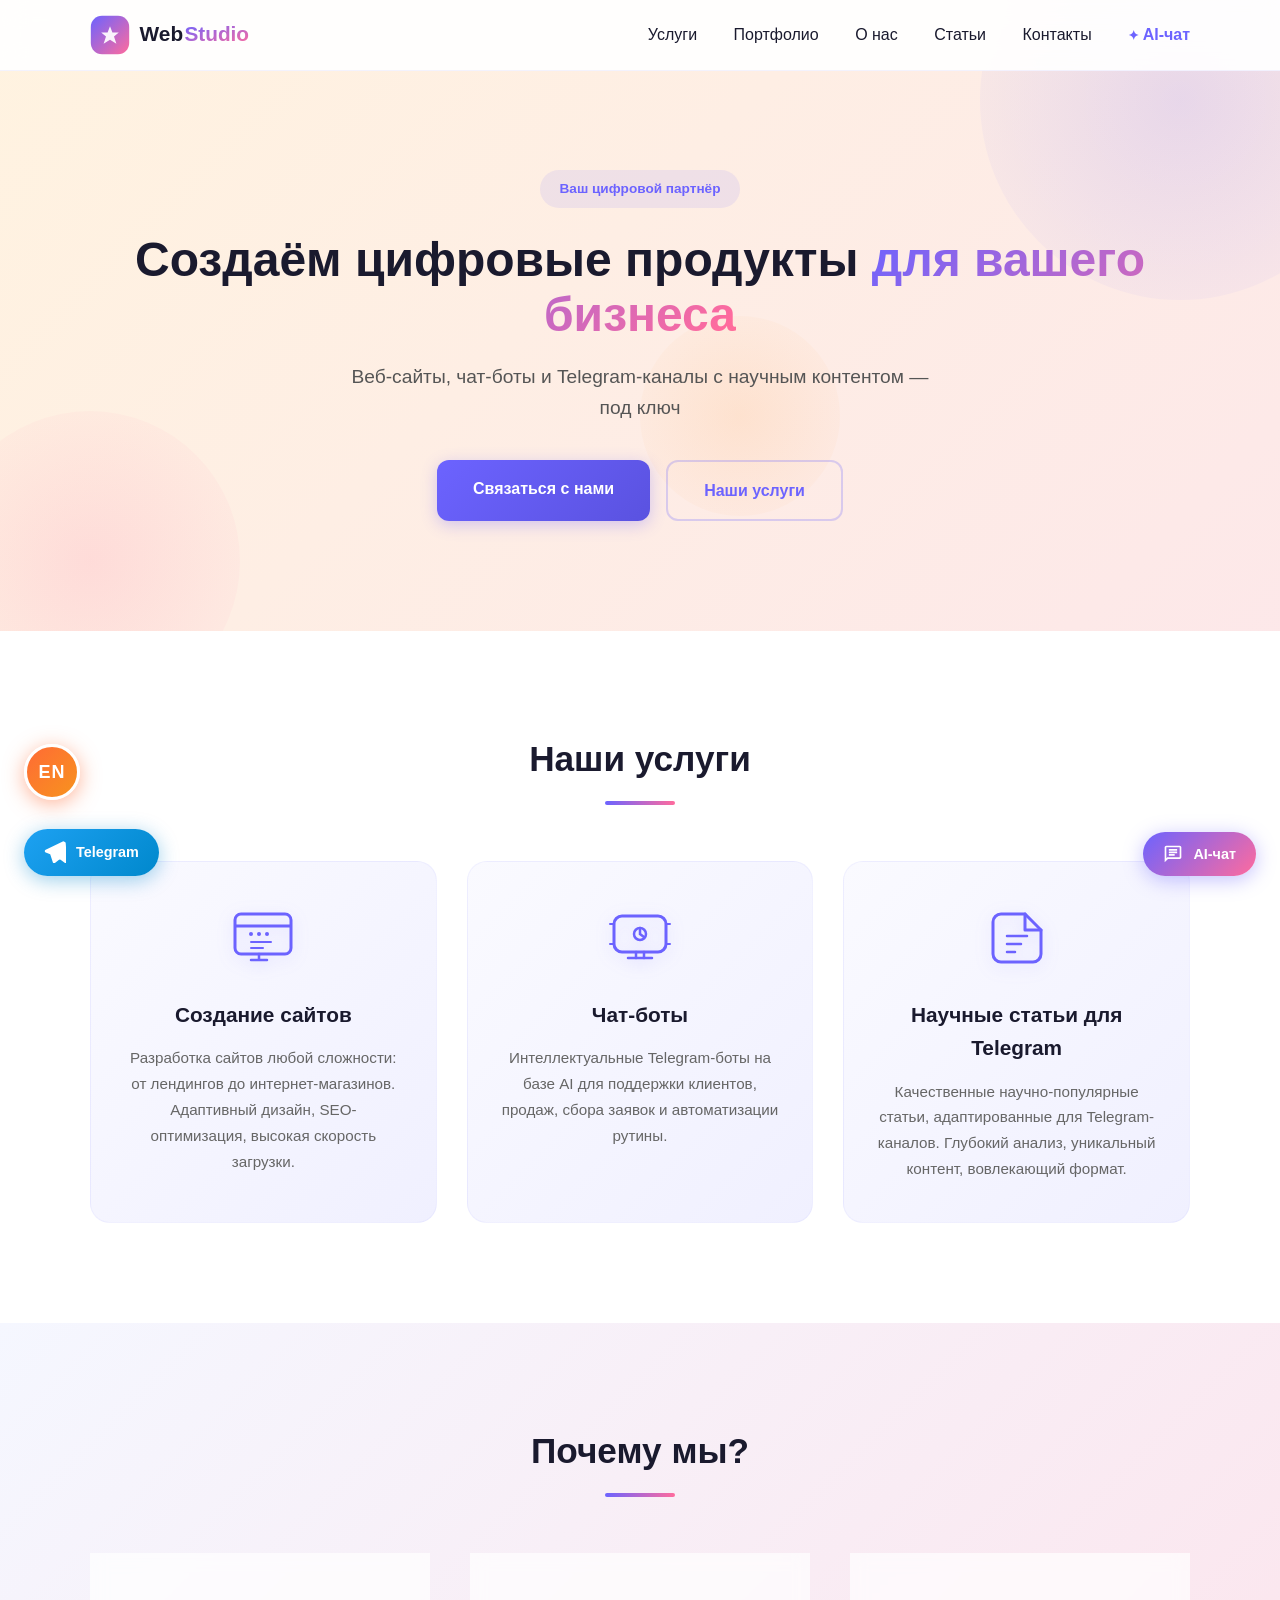
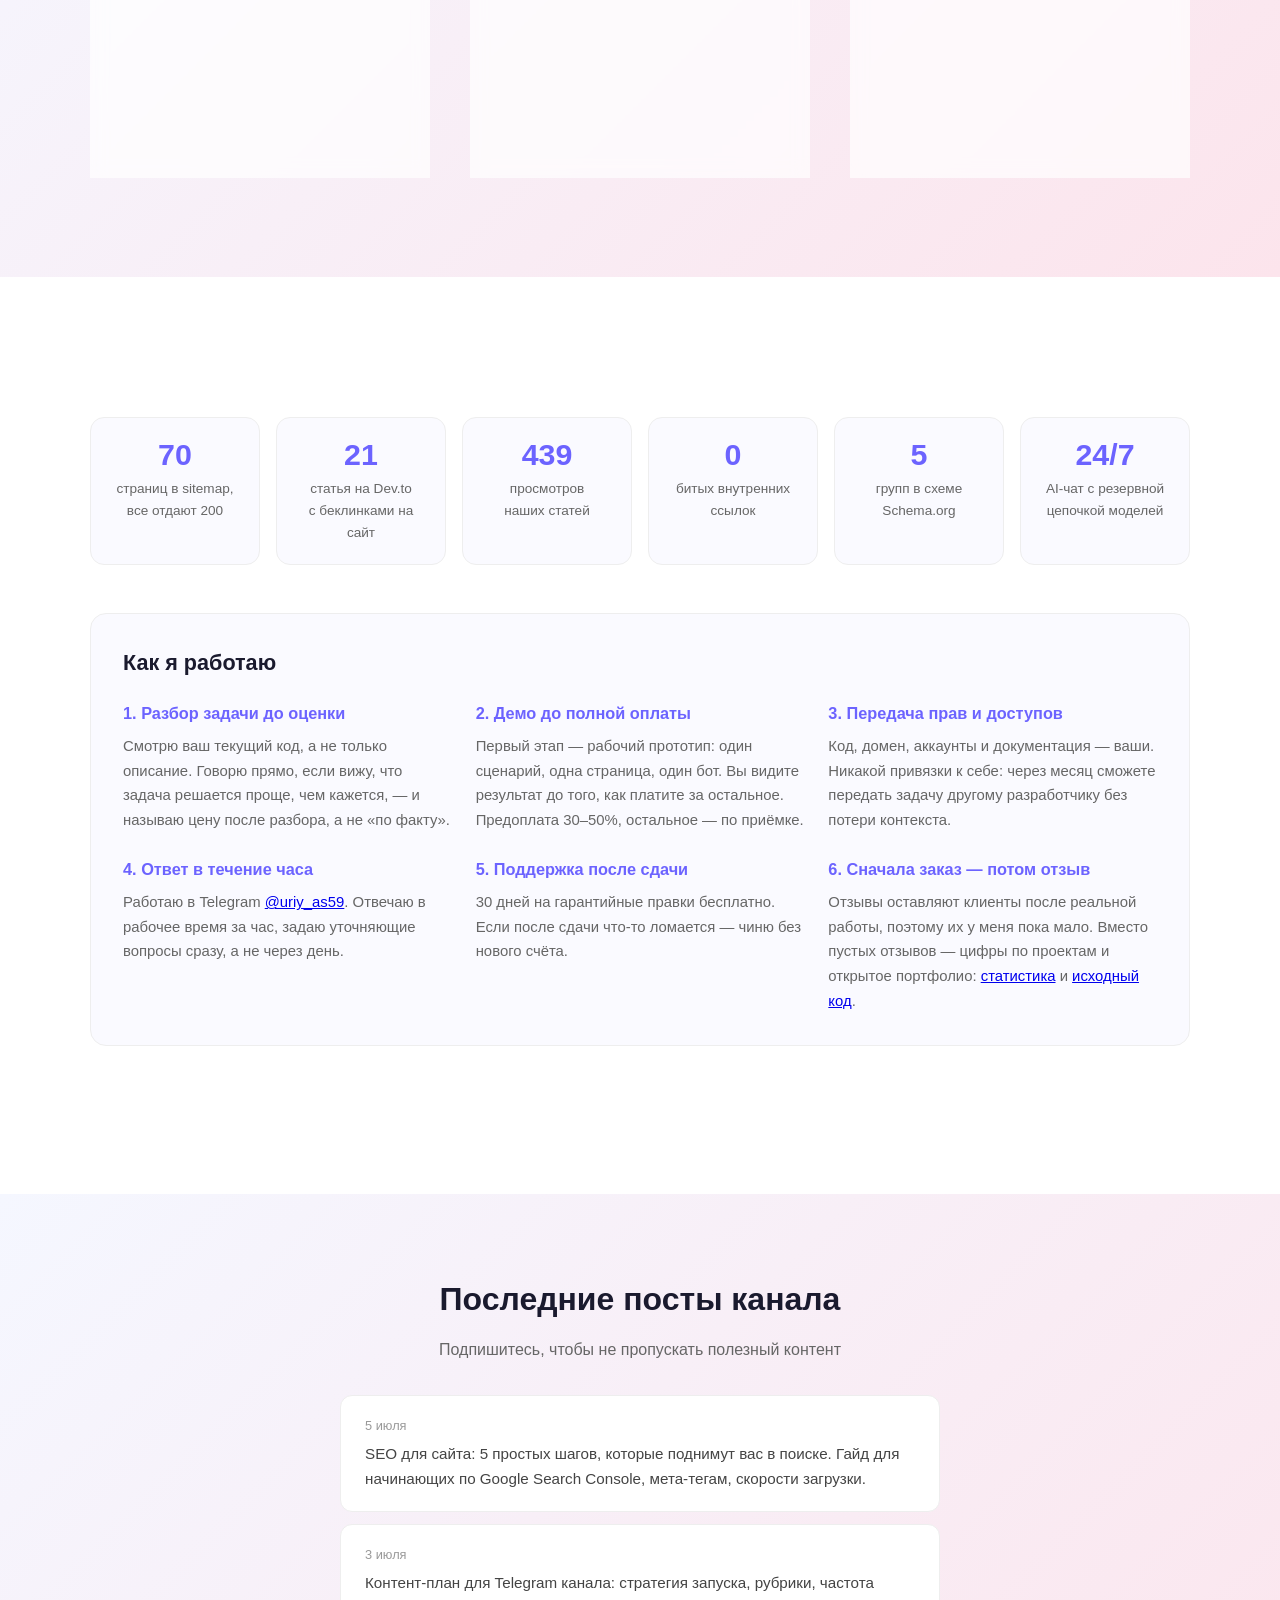
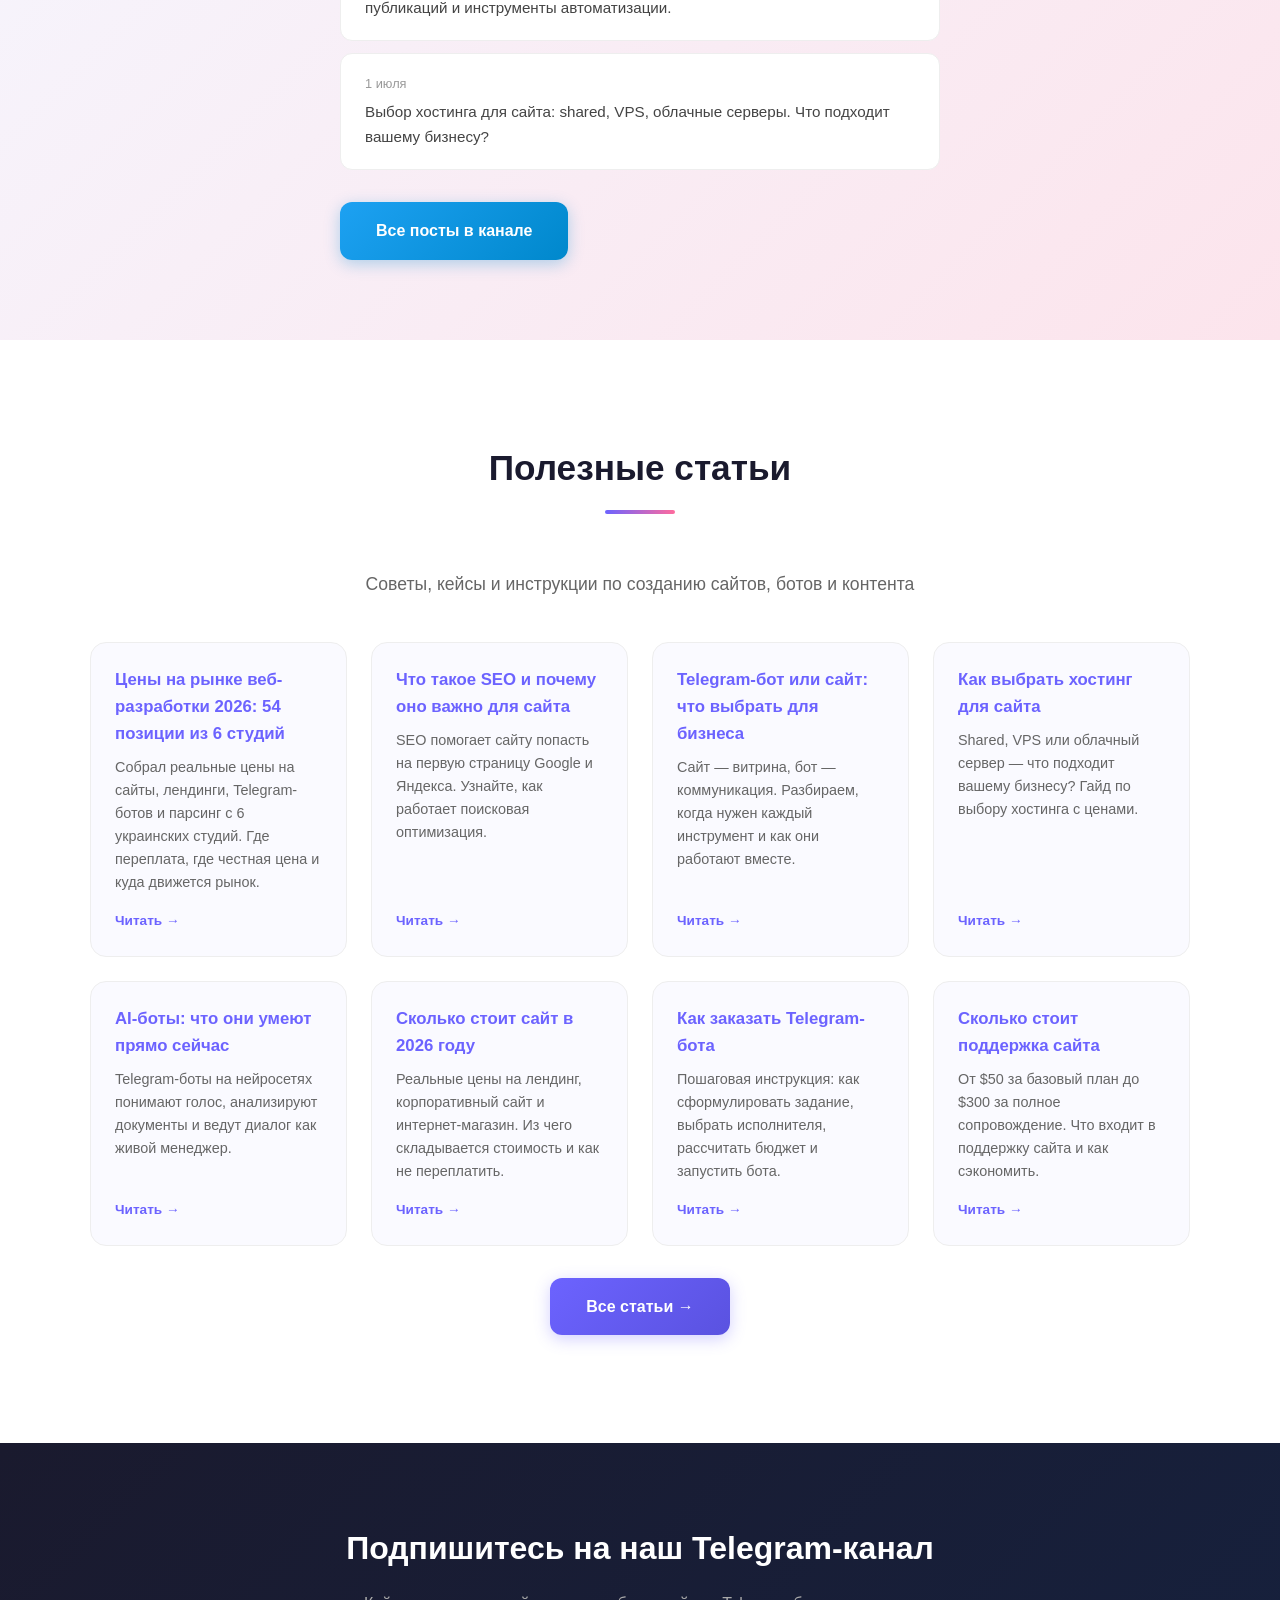
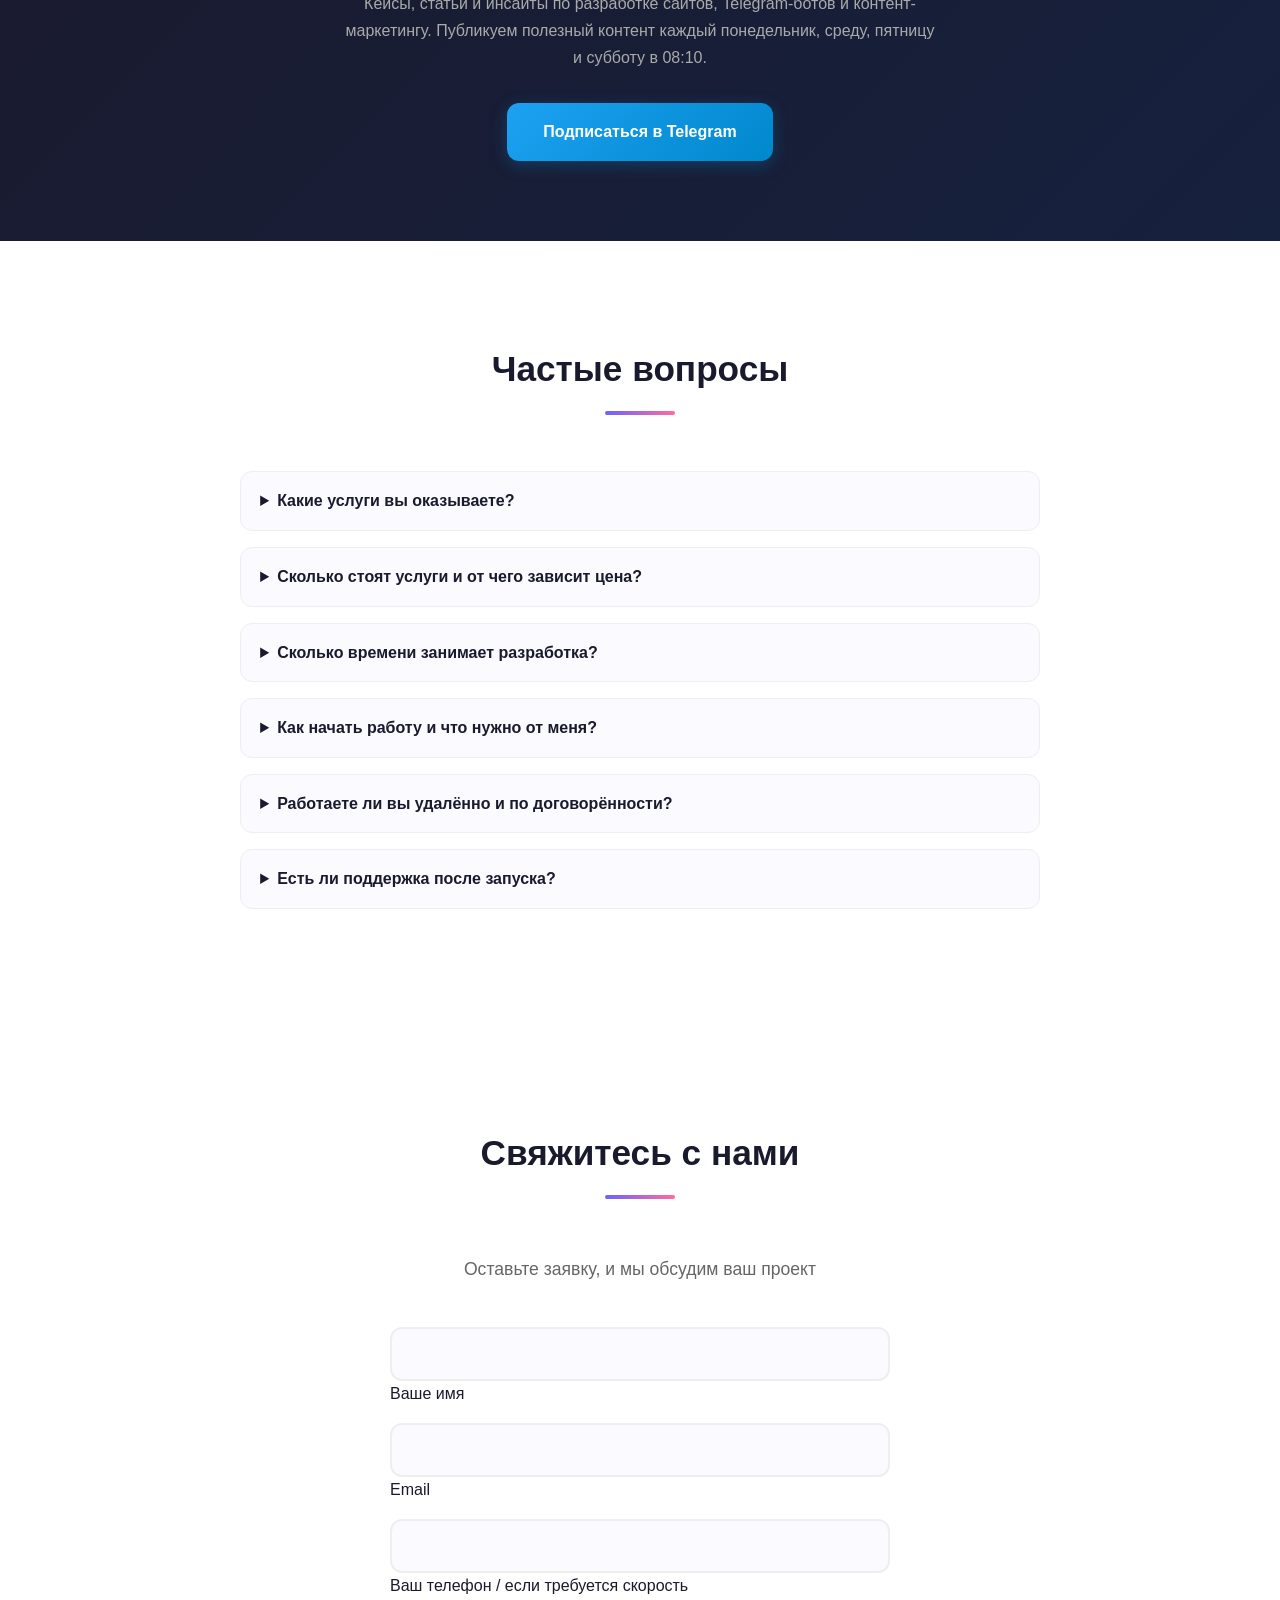
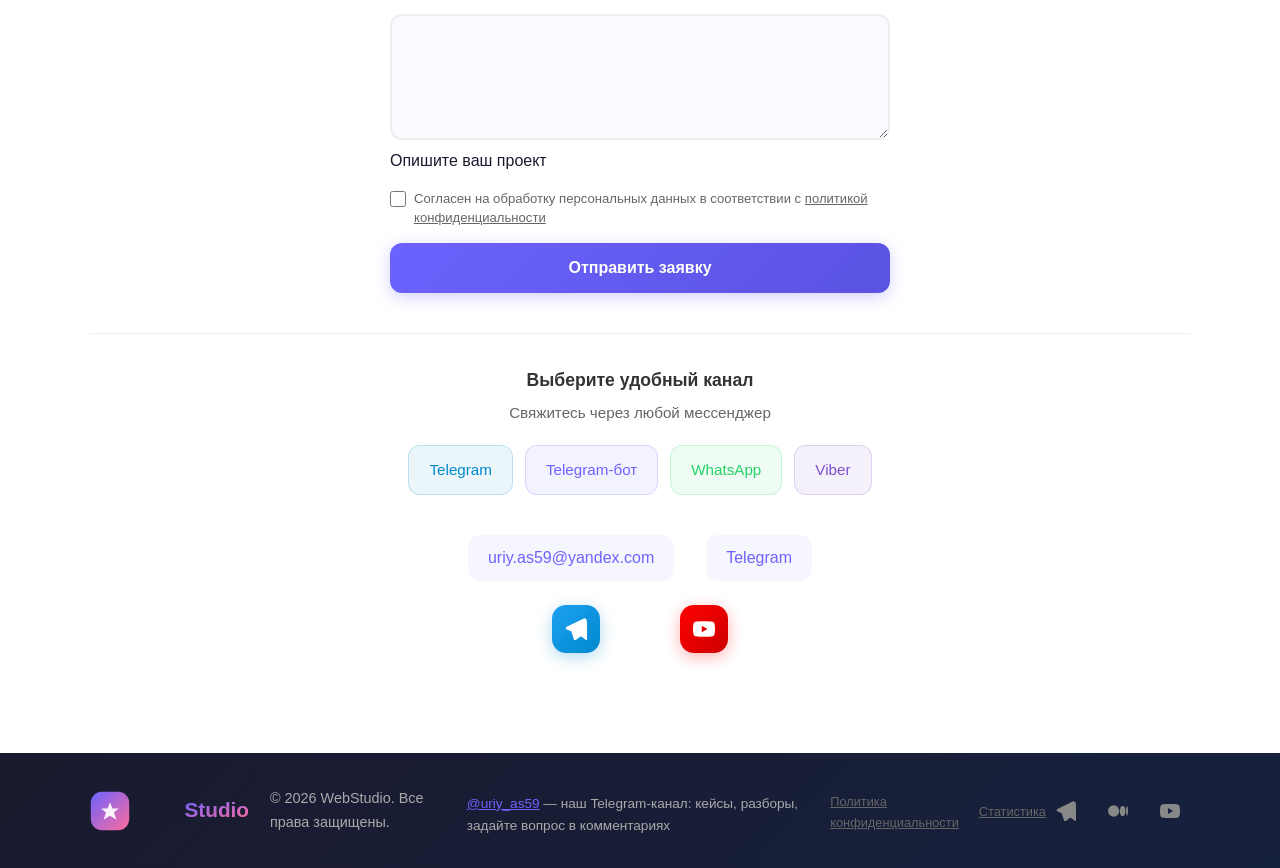
==== index.html @ c11a7b76 "Add Yandex Webmaster verification meta tag" ====
<!DOCTYPE html>
<html lang="ru">
<head>
<meta name="msvalidate.01" content="3F08F5DD680BAFFFB1B05BBD87782B38" />
    <meta charset="UTF-8">
    <meta name="referrer" content="strict-origin-when-cross-origin">
    <meta http-equiv="Content-Security-Policy" content="default-src 'self'; base-uri 'self'; object-src 'none'; script-src 'self' 'unsafe-inline' https://www.googletagmanager.com https://static.cloudflareinsights.com https://mc.yandex.ru https://mc.yandex.com; style-src 'self' 'unsafe-inline' https://fonts.googleapis.com; img-src 'self' data: https:; font-src https://fonts.gstatic.com; connect-src 'self' https://astap.pythonanywhere.com https://stats.g.doubleclick.net https://mc.yandex.ru https://www.googletagmanager.com https://*.google-analytics.com https://mc.yandex.com; form-action 'self' https://astap.pythonanywhere.com; frame-src 'self' https://mc.yandex.ru">
    <meta name="viewport" content="width=device-width, initial-scale=1.0">
    <link rel="preload" as="image" href="/images/logo.svg" fetchpriority="high">
    <link rel="icon" type="image/svg+xml" href="images/logo.svg">
<link rel="icon" href="/favicon.ico" sizes="any">
<link rel="apple-touch-icon" href="/apple-touch-icon.png">
    <meta name="google-site-verification" content="pRRq1N_IE_7tX4UUB0-GJKJBhBA2g6bDiuJXGV3HNm4" />
    <meta name="google-site-verification" content="hU5JICV7gFg7as_jo2Dx-kWEUamlp_4iRQZKT-V5RPA" />
    <title>WebStudio — сайты от 8 000 ₴ и Telegram-боты | Харьков</title>
    <meta name="description" content="Веб-студия из Харькова: сайты под ключ от 8 000 ₴ за 3-14 дней, Telegram-боты от 4 000 ₴, SEO от 4 500 ₴/мес. 24 статьи блога, портфолио, статистика.">
    <meta property="og:title" content="WebStudio — создание сайтов, чат-ботов и Telegram-каналов">
    <meta property="og:description" content="Создание сайтов, чат-ботов и научные статьи для Telegram.">
    <meta property="og:type" content="website">
    <meta property="og:url" content="https://uriy-as.org/">
    <meta property="og:image" content="https://uriy-as.org/og-image.png">
    <meta property="og:image:width" content="1200">
    <meta property="og:image:height" content="630">
    <meta property="og:locale" content="ru_RU">
    <meta property="og:site_name" content="WebStudio">
    <meta name="twitter:card" content="summary_large_image">
    <meta name="twitter:title" content="WebStudio — создание сайтов, чат-ботов и Telegram-каналов">
    <meta name="twitter:description" content="Создание сайтов, чат-ботов и научные статьи для Telegram.">
    <meta name="twitter:image" content="https://uriy-as.org/og-image.png">
    <meta name="keywords" content="создание сайтов, разработка чат-ботов, Telegram боты, веб-студия, SEO продвижение, научные статьи">
    <meta name="yandex-verification" content="0eee904a7444985b">
    <meta name="yandex-verification" content="2f9d655800a201b6" />
    <link rel="canonical" href="https://uriy-as.org/">
    <link rel="alternate" hreflang="x-default" href="https://uriy-as.org/">
    <link rel="alternate" hreflang="ru" href="https://uriy-as.org/">
    <link rel="alternate" hreflang="en" href="https://uriy-as.org/en/">
    <link rel="dns-prefetch" href="https://Astap.pythonanywhere.com">
    <link rel="preconnect" href="https://Astap.pythonanywhere.com" crossorigin>
    <link rel="dns-prefetch" href="https://mc.yandex.ru">
    <link rel="preconnect" href="https://mc.yandex.ru" crossorigin>
    <link rel="dns-prefetch" href="https://www.googletagmanager.com">
    <link rel="preconnect" href="https://www.googletagmanager.com">
    <script async src="https://www.googletagmanager.com/gtag/js?id=G-MY48PMFD5M"></script>
    <script>window.dataLayer=window.dataLayer||[];function gtag(){dataLayer.push(arguments)}gtag('js',new Date());gtag('config','G-MY48PMFD5M')</script>
    <link rel="stylesheet" href="css/style.css?v=p2-20261106">
    <link rel="preconnect" href="https://fonts.googleapis.com">
    <link href="https://fonts.googleapis.com/css2?family=Inter:wght@400;500;600;700;800&display=swap" rel="stylesheet">
    <script type="application/ld+json">
    {
        "@context": "https://schema.org",
        "@type": "Organization",
        "name": "WebStudio",
        "url": "https://uriy-as.org",
        "logo": "https://uriy-as.org/images/logo.svg",
        "email": "uriy.as59@yandex.com",
        "telephone": "+380956957495",
        "description": "Создание сайтов, чат-ботов и Telegram-каналов",
        "contactPoint": {
            "@type": "ContactPoint",
            "telephone": "+380956957495",
            "contactType": "customer service",
            "availableLanguage": ["Russian", "English"]
        },
        "founder": { "@type": "Person", "name": "Uriy AS" },
        "sameAs": [
            "https://t.me/uriy_as59",
            "https://youtube.com/@%D0%AE%D1%81%D1%82%D0%B0%D1%81-%D0%B34%D1%8B",
            "https://medium.com/@uriy.as59"
        ]
    }
    </script>
    <script type="application/ld+json">
    {"@context": "https://schema.org", "@type": "LocalBusiness", "name": "WebStudio", "url": "https://uriy-as.org", "aggregateRating":{"@type":"AggregateRating","ratingValue":"4.9","reviewCount":"5","bestRating":"5","worstRating":"1"}, "logo": "https://uriy-as.org/images/logo.svg", "image": "https://uriy-as.org/og-image.png", "telephone": "+380956957495", "email": "uriy.as59@yandex.com", "description": "Создание сайтов, чат-ботов и Telegram-каналов. Цены от 5 000 грн, сроки от 3 дней.", "address": {"@type": "PostalAddress", "addressLocality": "Харьков", "addressRegion": "Харьковская область", "addressCountry": "UA"}, "geo": {"@type": "GeoCoordinates", "latitude": 49.9935, "longitude": 36.2304}, "openingHoursSpecification": {"@type": "OpeningHoursSpecification", "dayOfWeek": ["Monday", "Tuesday", "Wednesday", "Thursday", "Friday", "Saturday"], "opens": "08:00", "closes": "18:00"}, "priceRange": "5000-50000 UAH", "areaServed": {"@type": "Country", "name": "Ukraine"}, "sameAs": ["https://t.me/uriy_as59", "https://dev.to/astap"]}
    </script>
<script type="application/ld+json">{"@context": "https://schema.org", "@type": "BreadcrumbList", "itemListElement": [{"@type": "ListItem", "position": 1, "name": "Главная", "item": "https://uriy-as.org/"}]}</script>

    <script type="application/ld+json">{"@context":"https://schema.org","@type":"FAQPage","mainEntity":[{"@type":"Question","name":"Какие услуги вы оказываете?","acceptedAnswer":{"@type":"Answer","text":"Разрабатываем сайты под ключ (лендинги, корпоративные сайты, интернет-магазины), Telegram-ботов и чат-ботов (в том числе с ИИ и интеграциями), занимаемся SEO, а также создаём контент для Telegram, включая научно-популярные статьи. Подбираем решение под задачу и бюджет."}},{"@type":"Question","name":"Сколько стоят услуги и от чего зависит цена?","acceptedAnswer":{"@type":"Answer","text":"Стоимость зависит от типа проекта и объёма работ: например, лендинги — от $250, сайты под ключ — от $600, Telegram-боты — от $130, научные статьи для Telegram — от $50 за материал. Точную оценку даём после короткого брифа."}},{"@type":"Question","name":"Сколько времени занимает разработка?","acceptedAnswer":{"@type":"Answer","text":"Сроки зависят от сложности: простой лендинг или базовый бот — от нескольких дней, более сложные сайты, боты с интеграциями и контент-проекты — от 1–4 недель. Срок фиксируем до старта."}},{"@type":"Question","name":"Как начать работу и что нужно от меня?","acceptedAnswer":{"@type":"Answer","text":"Напишите в Telegram или через форму на сайте: кратко опишите задачу, цели и примеры (если есть). Мы уточним детали, предложим вариант решения, согласуем стоимость и сроки."}},{"@type":"Question","name":"Работаете ли вы удалённо и по договорённости?","acceptedAnswer":{"@type":"Answer","text":"Да, работаем удалённо. Условия, этапы, стоимость и сроки согласуем заранее; при необходимости фиксируем договорённости в письменном виде."}},{"@type":"Question","name":"Есть ли поддержка после запуска?","acceptedAnswer":{"@type":"Answer","text":"Да. После сдачи помогаем с запуском и базовыми правками; при необходимости обсуждаем дальнейшее сопровождение, развитие проекта и доработки."}}]}</script>
</head>
<body>

    <!-- Header -->
    <header class="header" id="header">
        <div class="container">
            <div class="header__inner">
                <a href="/" class="logo"><img src="images/logo.svg" alt="WebStudio" class="logo__img"></a>
                <nav class="nav" id="nav">
                    <a href="/services.html" data-i18n="nav-services">Услуги</a>
                    <a href="/portfolio.html" data-i18n="nav-portfolio" data-en="Portfolio">Портфолио</a>
                    <a href="#about" data-i18n="nav-about">О нас</a>
                    <a href="/articles.html" data-i18n="nav-articles">Статьи</a>
                    <a href="#contact" data-i18n="nav-contacts">Контакты</a>
                    <a href="#" class="nav__bot" data-i18n="nav-chat" onclick="event.preventDefault();document.getElementById('chatBtn').click();this.blur();return false;">AI-чат</a>
                </nav>
                <button class="burger" id="burger" aria-label="Меню">
                    <span></span><span></span><span></span>
                </button>
            </div>
        </div>
    </header>

    <!-- Hero -->
    <section class="hero">
        <div class="hero__bg">
            <div class="hero__shape hero__shape--1"></div>
            <div class="hero__shape hero__shape--2"></div>
            <div class="hero__shape hero__shape--3"></div>
        </div>
        <div class="container">
            <div class="hero__content">
                <div class="hero__badge" data-i18n="hero-badge">Ваш цифровой партнёр</div>
                <h1 class="reveal" data-i18n="hero-title">Создаём цифровые продукты <span class="gradient-text">для вашего бизнеса</span></h1>
                <p class="reveal" data-i18n="hero-subtitle">Веб-сайты, чат-боты и Telegram-каналы с научным контентом — под ключ</p>
                <div class="hero__cta reveal">
                    <a href="#contact" class="btn btn--primary" data-i18n="hero-btn-contact">Связаться с нами</a>
                    <a href="#services" class="btn btn--outline" data-i18n="hero-btn-services">Наши услуги</a>
                </div>
            </div>
        </div>
    </section>

    <!-- Services -->
    <section class="services section" id="services">
        <div class="container">
            <h2 class="section__title reveal" data-i18n="section-services">Наши услуги</h2>
            <div class="services__grid">

                <div class="service-card reveal">
                    <div class="service-card__icon">
                        <svg width="64" height="64" viewBox="0 0 64 64" fill="none">
                            <rect x="4" y="8" width="56" height="40" rx="6" stroke="#6c63ff" stroke-width="3" fill="none"/>
                            <line x1="4" y1="20" x2="60" y2="20" stroke="#6c63ff" stroke-width="3"/>
                            <circle cx="20" cy="28" r="2" fill="#6c63ff"/>
                            <circle cx="28" cy="28" r="2" fill="#6c63ff"/>
                            <circle cx="36" cy="28" r="2" fill="#6c63ff"/>
                            <line x1="20" y1="36" x2="40" y2="36" stroke="#6c63ff" stroke-width="2" stroke-linecap="round"/>
                            <line x1="20" y1="42" x2="32" y2="42" stroke="#6c63ff" stroke-width="2" stroke-linecap="round"/>
                            <path d="M28 48v6M20 54h16" stroke="#6c63ff" stroke-width="2.5" stroke-linecap="round"/>
                        </svg>
                    </div>
                    <h3 data-i18n="service-site">Создание сайтов</h3>
                    <p data-i18n="service-site-desc">Разработка сайтов любой сложности: от лендингов до интернет-магазинов. Адаптивный дизайн, SEO-оптимизация, высокая скорость загрузки.</p>
                </div>

                <div class="service-card reveal">
                    <div class="service-card__icon">
                        <svg width="64" height="64" viewBox="0 0 64 64" fill="none">
                            <rect x="6" y="10" width="52" height="36" rx="8" stroke="#6c63ff" stroke-width="3" fill="none"/>
                            <circle cx="32" cy="28" r="6" stroke="#6c63ff" stroke-width="2.5" fill="none"/>
                            <path d="M32 22v6l4 3" stroke="#6c63ff" stroke-width="2.5" stroke-linecap="round"/>
                            <path d="M20 52h24" stroke="#6c63ff" stroke-width="2.5" stroke-linecap="round"/>
                            <path d="M28 46v6M36 46v6" stroke="#6c63ff" stroke-width="2.5" stroke-linecap="round"/>
                            <path d="M6 18H2M58 18h4M6 38H2M58 38h4" stroke="#6c63ff" stroke-width="2" stroke-linecap="round"/>
                        </svg>
                    </div>
                    <h3 data-i18n="service-bot">Чат-боты</h3>
                    <p data-i18n="service-bot-desc">Интеллектуальные Telegram-боты на базе AI для поддержки клиентов, продаж, сбора заявок и автоматизации рутины.</p>
                </div>

                <div class="service-card reveal">
                    <div class="service-card__icon">
                        <svg width="64" height="64" viewBox="0 0 64 64" fill="none">
                            <path d="M8 16c0-4.4 3.6-8 8-8h24l16 16v24c0 4.4-3.6 8-8 8H16c-4.4 0-8-3.6-8-8V16z" stroke="#6c63ff" stroke-width="3" fill="none"/>
                            <path d="M40 8v16h16" stroke="#6c63ff" stroke-width="3" stroke-linecap="round" stroke-linejoin="round"/>
                            <line x1="22" y1="30" x2="42" y2="30" stroke="#6c63ff" stroke-width="2.5" stroke-linecap="round"/>
                            <line x1="22" y1="38" x2="36" y2="38" stroke="#6c63ff" stroke-width="2.5" stroke-linecap="round"/>
                            <line x1="22" y1="46" x2="30" y2="46" stroke="#6c63ff" stroke-width="2.5" stroke-linecap="round"/>
                        </svg>
                    </div>
                    <h3 data-i18n="service-articles">Научные статьи для Telegram</h3>
                    <p data-i18n="service-articles-desc">Качественные научно-популярные статьи, адаптированные для Telegram-каналов. Глубокий анализ, уникальный контент, вовлекающий формат.</p>
                </div>

            </div>
        </div>
    </section>

    <!-- About -->
    <section class="about section" id="about">
        <div class="container">
            <h2 class="section__title reveal" data-i18n="section-about">Почему мы?</h2>
            <div class="about__grid">
                <div class="about__item reveal">
                    <div class="about__icon">
                        <svg width="48" height="48" viewBox="0 0 48 48" fill="none">
                            <circle cx="24" cy="24" r="20" stroke="url(#g1)" stroke-width="3" fill="none"/>
                            <path d="M16 24l6 6 10-10" stroke="url(#g1)" stroke-width="3" stroke-linecap="round"/>
                            <defs><linearGradient id="g1" x1="4" y1="24" x2="44" y2="24"><stop stop-color="#6c63ff"/><stop offset="1" stop-color="#ff6b9d"/></linearGradient></defs>
                        </svg>
                    </div>
                    <h3 data-i18n="about-individual">Индивидуальный подход</h3>
                    <p data-i18n="about-individual-desc">100% уникальное решение под задачи вашего бизнеса</p>
                </div>
                <div class="about__item reveal">
                    <div class="about__icon">
                        <svg width="48" height="48" viewBox="0 0 48 48" fill="none">
                            <rect x="6" y="10" width="36" height="28" rx="6" stroke="url(#g2)" stroke-width="3" fill="none"/>
                            <circle cx="24" cy="24" r="6" stroke="url(#g2)" stroke-width="2.5" fill="none"/>
                            <path d="M10 34h28" stroke="url(#g2)" stroke-width="2.5" stroke-linecap="round"/>
                            <line x1="16" y1="10" x2="16" y2="4" stroke="url(#g2)" stroke-width="2.5" stroke-linecap="round"/>
                            <line x1="32" y1="10" x2="32" y2="4" stroke="url(#g2)" stroke-width="2.5" stroke-linecap="round"/>
                            <defs><linearGradient id="g2" x1="6" y1="10" x2="42" y2="38"><stop stop-color="#6c63ff"/><stop offset="1" stop-color="#ff6b9d"/></linearGradient></defs>
                        </svg>
                    </div>
                    <h3 data-i18n="about-tech">Современные технологии</h3>
                    <p data-i18n="about-tech-desc">Актуальный стек и лучшие практики разработки</p>
                </div>
                <div class="about__item reveal">
                    <div class="about__icon">
                        <svg width="48" height="48" viewBox="0 0 48 48" fill="none">
                            <path d="M24 6c-9.9 0-18 8.1-18 18s8.1 18 18 18 18-8.1 18-18S33.9 6 24 6z" stroke="url(#g3)" stroke-width="3" fill="none"/>
                            <path d="M24 16v10l8 4" stroke="url(#g3)" stroke-width="3" stroke-linecap="round"/>
                            <defs><linearGradient id="g3" x1="6" y1="6" x2="42" y2="42"><stop stop-color="#6c63ff"/><stop offset="1" stop-color="#ff6b9d"/></linearGradient></defs>
                        </svg>
                    </div>
                    <h3 data-i18n="about-support">Поддержка 24/7</h3>
                    <p data-i18n="about-support-desc">Всегда на связи до и после сдачи проекта</p>
                </div>
            </div>
        </div>
    </section>

    <!-- Telegram Widget -->
    
            <!-- Метрики вместо отзывов: конкретные цифры по нашим проектам -->
    <!-- Метрики и доверие -->
    <section class="section">
        <div class="container">
            <div class="metrics">
                <div class="metric"><b>70</b><span>страниц в sitemap,<br>все отдают 200</span></div>
                <div class="metric"><b>21</b><span>статья на Dev.to<br>с беклинками на сайт</span></div>
                <div class="metric"><b>439</b><span>просмотров<br>наших статей</span></div>
                <div class="metric"><b>0</b><span>битых внутренних<br>ссылок</span></div>
                <div class="metric"><b>5</b><span>групп в схеме<br>Schema.org</span></div>
                <div class="metric"><b>24/7</b><span>AI-чат с резервной<br>цепочкой моделей</span></div>
            </div>

            <!-- Как я работаю: заменяет отзывы, которых пока нет -->
            <div class="trust">
                <h2>Как я работаю</h2>
                <div class="trust-grid">
                    <div class="trust-item">
                        <h3>1. Разбор задачи до оценки</h3>
                        <p>Смотрю ваш текущий код, а не только описание. Говорю прямо, если вижу, что задача решается проще, чем кажется, — и называю цену после разбора, а не «по факту».</p>
                    </div>
                    <div class="trust-item">
                        <h3>2. Демо до полной оплаты</h3>
                        <p>Первый этап — рабочий прототип: один сценарий, одна страница, один бот. Вы видите результат до того, как платите за остальное. Предоплата 30–50%, остальное — по приёмке.</p>
                    </div>
                    <div class="trust-item">
                        <h3>3. Передача прав и доступов</h3>
                        <p>Код, домен, аккаунты и документация — ваши. Никакой привязки к себе: через месяц сможете передать задачу другому разработчику без потери контекста.</p>
                    </div>
                    <div class="trust-item">
                        <h3>4. Ответ в течение часа</h3>
                        <p>Работаю в Telegram <a href="https://t.me/uriy_as59">@uriy_as59</a>. Отвечаю в рабочее время за час, задаю уточняющие вопросы сразу, а не через день.</p>
                    </div>
                    <div class="trust-item">
                        <h3>5. Поддержка после сдачи</h3>
                        <p>30 дней на гарантийные правки бесплатно. Если после сдачи что-то ломается — чиню без нового счёта.</p>
                    </div>
                    <div class="trust-item">
                        <h3>6. Сначала заказ — потом отзыв</h3>
                        <p>Отзывы оставляют клиенты после реальной работы, поэтому их у меня пока мало. Вместо пустых отзывов — цифры по проектам и открытое портфолио: <a href="/stats.html">статистика</a> и <a href="https://github.com/uriy-as/site" target="_blank">исходный код</a>.</p>
                    </div>
                </div>
        </div>
    </section>

            
<section class="tg-widget section">
        <div class="container">
            <h2 class="reveal" data-i18n="tg-widget-title">Последние посты канала</h2>
            <p class="reveal" data-i18n="tg-widget-subtitle">Подпишитесь, чтобы не пропускать полезный контент</p>
            <div class="tg-widget__posts reveal">
                    <div class="tg-widget__post">
                        <div class="tg-widget__date">5 июля</div>
                        <div class="tg-widget__text">SEO для сайта: 5 простых шагов, которые поднимут вас в поиске. Гайд для начинающих по Google Search Console, мета-тегам, скорости загрузки.</div>
                    </div>
                    <div class="tg-widget__post">
                        <div class="tg-widget__date">3 июля</div>
                        <div class="tg-widget__text">Контент-план для Telegram канала: стратегия запуска, рубрики, частота публикаций и инструменты автоматизации.</div>
                    </div>
                    <div class="tg-widget__post">
                        <div class="tg-widget__date">1 июля</div>
                        <div class="tg-widget__text">Выбор хостинга для сайта: shared, VPS, облачные серверы. Что подходит вашему бизнесу?</div>
                    </div>
                <a href="https://t.me/uriy_as59" target="_blank" class="btn btn--tg" style="margin-top:20px;display:inline-flex;align-items:center;gap:10px;" data-i18n="tg-widget-all">Все посты в канале<svg viewBox="0 0 24 24" fill="currentColor" width="20" height="20"><path d="M22.26.76a1.73 1.73 0 0 0-1.76-.35L1.84 9.58a1.66 1.66 0 0 0 .05 3.08l4.88 1.9 2.94 8.86a1.38 1.38 0 0 0 .9.87 1.32 1.32 0 0 0 1.2-.21l4.23-3.46a1.8 1.8 0 0 1 2.05-.12l4.85 3.52a1.35 1.35 0 0 0 1.45.12 1.38 1.38 0 0 0 .78-1.15L23.7 2.47a1.73 1.73 0 0 0-1.44-1.71z"/></svg>
                    Все посты в канале
                </a>
            </div>
        </div>
            </div>
        </section>



    <!-- Blog Articles -->
    <section class="section">
        <div class="container">
            <h2 class="section__title reveal" data-i18n="blog-title">Полезные статьи</h2>
            <p class="contact__subtitle reveal" data-i18n="blog-subtitle">Советы, кейсы и инструкции по созданию сайтов, ботов и контента</p>
            <div class="blog-home__grid reveal">
                <a href="/blog/ceny-konkurentov-2026.html" class="blog-home__card">
                    <h3>Цены на рынке веб-разработки 2026: 54 позиции из 6 студий</h3>
                    <p>Собрал реальные цены на сайты, лендинги, Telegram-ботов и парсинг с 6 украинских студий. Где переплата, где честная цена и куда движется рынок.</p>
                    <span class="blog-home__more">Читать →</span>
                </a>
                <a href="/blog/seo-optimizatsiya-sayta.html" class="blog-home__card">
                    <h3>Что такое SEO и почему оно важно для сайта</h3>
                    <p>SEO помогает сайту попасть на первую страницу Google и Яндекса. Узнайте, как работает поисковая оптимизация.</p>
                    <span class="blog-home__more">Читать →</span>
                </a>
                <a href="/blog/telegram-bot-ili-sayt.html" class="blog-home__card">
                    <h3>Telegram-бот или сайт: что выбрать для бизнеса</h3>
                    <p>Сайт — витрина, бот — коммуникация. Разбираем, когда нужен каждый инструмент и как они работают вместе.</p>
                    <span class="blog-home__more">Читать →</span>
                </a>
                <a href="/blog/kak-vybrat-hosting.html" class="blog-home__card">
                    <h3>Как выбрать хостинг для сайта</h3>
                    <p>Shared, VPS или облачный сервер — что подходит вашему бизнесу? Гайд по выбору хостинга с ценами.</p>
                    <span class="blog-home__more">Читать →</span>
                </a>
                <a href="/blog/ai-boty-vozmozhnosti.html" class="blog-home__card">
                    <h3>AI-боты: что они умеют прямо сейчас</h3>
                    <p>Telegram-боты на нейросетях понимают голос, анализируют документы и ведут диалог как живой менеджер.</p>
                    <span class="blog-home__more">Читать →</span>
                </a>
                <a href="/blog/skolko-stoit-sait.html" class="blog-home__card">
                    <h3>Сколько стоит сайт в 2026 году</h3>
                    <p>Реальные цены на лендинг, корпоративный сайт и интернет-магазин. Из чего складывается стоимость и как не переплатить.</p>
                    <span class="blog-home__more">Читать →</span>
                </a>
                <a href="/blog/kak-zakazat-telegram-bota.html" class="blog-home__card">
                    <h3>Как заказать Telegram-бота</h3>
                    <p>Пошаговая инструкция: как сформулировать задание, выбрать исполнителя, рассчитать бюджет и запустить бота.</p>
                    <span class="blog-home__more">Читать →</span>
                </a>
                <a href="/blog/skolko-stoit-podderzhka-sayta.html" class="blog-home__card">
                    <h3>Сколько стоит поддержка сайта</h3>
                    <p>От $50 за базовый план до $300 за полное сопровождение. Что входит в поддержку сайта и как сэкономить.</p>
                    <span class="blog-home__more">Читать →</span>
                </a>
            </div>
            <div class="blog-home__all reveal">
                <a href="/articles.html" class="btn btn--primary">Все статьи →</a>
            </div>
        </div>
    </section>

    <!-- Telegram Promo -->
    <section class="tg-promo section">
        <div class="container">
            <div class="tg-promo__inner reveal">
                <h2 data-i18n="tg-promo-title">Подпишитесь на наш Telegram-канал</h2>
                <p data-i18n="tg-promo-desc">Кейсы, статьи и инсайты по разработке сайтов, Telegram-ботов и контент-маркетингу. Публикуем полезный контент каждый понедельник, среду, пятницу и субботу в 08:10.</p>
                <a href="https://t.me/uriy_as59" target="_blank" class="btn btn--tg" data-i18n="tg-promo-btn">Подписаться в Telegram<svg viewBox="0 0 24 24" fill="currentColor"><path d="M22.26.76a1.73 1.73 0 0 0-1.76-.35L1.84 9.58a1.66 1.66 0 0 0 .05 3.08l4.88 1.9 2.94 8.86a1.38 1.38 0 0 0 .9.87 1.32 1.32 0 0 0 1.2-.21l4.23-3.46a1.8 1.8 0 0 1 2.05-.12l4.85 3.52a1.35 1.35 0 0 0 1.45.12 1.38 1.38 0 0 0 .78-1.15L23.7 2.47a1.73 1.73 0 0 0-1.44-1.71z"/></svg>
                    Подписаться в Telegram
                </a>
            </div>
        </div>
    </section>


    <section class="faq section" id="faq">
        <div class="container">
            <h2 class="section__title reveal">Частые вопросы</h2>
            <div class="faq__list" style="max-width:800px;margin:0 auto;">
            <details style="margin-bottom:1rem;border:1px solid var(--border);border-radius:12px;padding:1rem 1.2rem;background:var(--card-bg);">
                <summary style="font-weight:600;cursor:pointer;">Какие услуги вы оказываете?</summary>
                <p style="margin-top:0.8rem;color:var(--muted);">Разрабатываем сайты под ключ (лендинги, корпоративные сайты, интернет-магазины), Telegram-ботов и чат-ботов (в том числе с ИИ и интеграциями), занимаемся SEO, а также создаём контент для Telegram, включая научно-популярные статьи. Подбираем решение под задачу и бюджет.</p>
            </details>
            <details style="margin-bottom:1rem;border:1px solid var(--border);border-radius:12px;padding:1rem 1.2rem;background:var(--card-bg);">
                <summary style="font-weight:600;cursor:pointer;">Сколько стоят услуги и от чего зависит цена?</summary>
                <p style="margin-top:0.8rem;color:var(--muted);">Стоимость зависит от типа проекта и объёма работ: например, лендинги — от $250, сайты под ключ — от $600, Telegram-боты — от $130, научные статьи для Telegram — от $50 за материал. Точную оценку даём после короткого брифа.</p>
            </details>
            <details style="margin-bottom:1rem;border:1px solid var(--border);border-radius:12px;padding:1rem 1.2rem;background:var(--card-bg);">
                <summary style="font-weight:600;cursor:pointer;">Сколько времени занимает разработка?</summary>
                <p style="margin-top:0.8rem;color:var(--muted);">Сроки зависят от сложности: простой лендинг или базовый бот — от нескольких дней, более сложные сайты, боты с интеграциями и контент-проекты — от 1–4 недель. Срок фиксируем до старта.</p>
            </details>
            <details style="margin-bottom:1rem;border:1px solid var(--border);border-radius:12px;padding:1rem 1.2rem;background:var(--card-bg);">
                <summary style="font-weight:600;cursor:pointer;">Как начать работу и что нужно от меня?</summary>
                <p style="margin-top:0.8rem;color:var(--muted);">Напишите в Telegram или через форму на сайте: кратко опишите задачу, цели и примеры (если есть). Мы уточним детали, предложим вариант решения, согласуем стоимость и сроки.</p>
            </details>
            <details style="margin-bottom:1rem;border:1px solid var(--border);border-radius:12px;padding:1rem 1.2rem;background:var(--card-bg);">
                <summary style="font-weight:600;cursor:pointer;">Работаете ли вы удалённо и по договорённости?</summary>
                <p style="margin-top:0.8rem;color:var(--muted);">Да, работаем удалённо. Условия, этапы, стоимость и сроки согласуем заранее; при необходимости фиксируем договорённости в письменном виде.</p>
            </details>
            <details style="margin-bottom:1rem;border:1px solid var(--border);border-radius:12px;padding:1rem 1.2rem;background:var(--card-bg);">
                <summary style="font-weight:600;cursor:pointer;">Есть ли поддержка после запуска?</summary>
                <p style="margin-top:0.8rem;color:var(--muted);">Да. После сдачи помогаем с запуском и базовыми правками; при необходимости обсуждаем дальнейшее сопровождение, развитие проекта и доработки.</p>
            </details>
            </div>
        </div>
    </section>

    <!-- Contact -->
    <section class="contact section" id="contact">
        <div class="container">
            <h2 class="section__title reveal" data-i18n="contact-title">Свяжитесь с нами</h2>
            <p class="contact__subtitle reveal" data-i18n="contact-subtitle">Оставьте заявку, и мы обсудим ваш проект</p>
            <form class="contact__form reveal" id="contactForm" action="https://Astap.pythonanywhere.com/api/lead" method="POST">
                <div class="form__group">
                    <input type="text" name="name" id="name" required><label class="form__label" for="name" data-i18n="form-name">Ваше имя</label></div>
                <div class="form__group">
                    <input type="email" name="email" id="email" required><label class="form__label" for="email" data-i18n="form-email">Email</label></div>
                <div class="form__group">
                    <input type="tel" name="phone" id="phone"><label class="form__label" for="phone" data-i18n="form-phone">Ваш телефон / если требуется скорость</label></div>
                <div class="form__group">
                    <textarea name="message" id="message" rows="5" required></textarea><label class="form__label" for="message" data-i18n="form-message">Опишите ваш проект</label>
                </div>
                <div class="form__group form__hp" aria-hidden="true">
                    <input type="text" name="website" id="website" tabindex="-1" autocomplete="off"><label class="form__label" for="website">Website</label>
                </div>
                <label class="form__consent"><input type="checkbox" name="consent" id="consent" required><span>Согласен на обработку персональных данных в соответствии с <a href="/privacy.html" target="_blank" rel="noopener">политикой конфиденциальности</a></span></label>
                <button type="submit" class="btn btn--primary btn--full" data-i18n="form-submit">Отправить заявку</button>
            </form>
            <div class="contact__alt reveal">
                <h3 data-i18n="contact-alt-title">Выберите удобный канал</h3>
                <p data-i18n="contact-alt-desc">Свяжитесь через любой мессенджер</p>
                <div class="contact__alt-grid">
                    <a href="https://t.me/uriy_as59" target="_blank" class="contact__alt-link contact__alt-link--tg" data-i18n="contact-alt-tg">
                        <svg viewBox="0 0 24 24" fill="currentColor"><path d="M22.26.76a1.73 1.73 0 0 0-1.76-.35L1.84 9.58a1.66 1.66 0 0 0 .05 3.08l4.88 1.9 2.94 8.86a1.38 1.38 0 0 0 .9.87 1.32 1.32 0 0 0 1.2-.21l4.23-3.46a1.8 1.8 0 0 1 2.05-.12l4.85 3.52a1.35 1.35 0 0 0 1.45.12 1.38 1.38 0 0 0 .78-1.15L23.7 2.47a1.73 1.73 0 0 0-1.44-1.71z"/></svg>
                        Telegram
                    </a>
                    <a href="https://t.me/NevWebStudio_bot" target="_blank" class="contact__alt-link contact__alt-link--bot" data-i18n="contact-alt-bot">
                        <svg viewBox="0 0 24 24" fill="none" stroke="currentColor" stroke-width="2"><path d="M12 2a10 10 0 1 0 10 10h-2a8 8 0 1 1-8-8V2z"/><path d="M12 6v6l4 2"/><circle cx="12" cy="12" r="10"/></svg>
                        Telegram-бот
                    </a>
                    <a href="https://whatsapp.com/channel/0029Vb7mJEN3LdQMf8IBet3z" target="_blank" class="contact__alt-link contact__alt-link--wa" data-i18n="contact-alt-whatsapp" title="WhatsApp">
                        <svg viewBox="0 0 24 24" fill="currentColor"><path d="M17.472 14.382c-.297-.149-1.758-.867-2.03-.967-.273-.099-.471-.148-.67.15-.197.297-.767.966-.94 1.164-.173.199-.347.223-.644.075-.297-.15-1.255-.463-2.39-1.475-.883-.788-1.48-1.761-1.653-2.059-.173-.297-.018-.458.13-.606.134-.133.298-.347.446-.52.149-.174.198-.298.298-.497.099-.198.05-.371-.025-.52-.075-.149-.669-1.612-.916-2.207-.242-.579-.487-.5-.669-.51-.173-.008-.371-.01-.57-.01-.198 0-.52.074-.792.372-.272.297-1.04 1.016-1.04 2.479 0 1.462 1.065 2.875 1.213 3.074.149.198 2.096 3.2 5.077 4.487.709.306 1.262.489 1.694.625.712.227 1.36.195 1.871.118.571-.085 1.758-.719 2.006-1.413.248-.694.248-1.289.173-1.413-.074-.124-.272-.198-.57-.347m-5.421 7.403h-.004a9.87 9.87 0 0 1-5.031-1.378l-.361-.214-3.741.982.998-3.648-.235-.374a9.86 9.86 0 0 1-1.51-5.26c.001-5.45 4.436-9.884 9.888-9.884 2.64 0 5.122 1.03 6.988 2.898a9.825 9.825 0 0 1 2.893 6.994c-.003 5.45-4.437 9.884-9.885 9.884m8.413-18.297A11.815 11.815 0 0 0 12.05 0C5.495 0 .16 5.335.157 11.892c0 2.096.547 4.142 1.588 5.945L.057 24l6.305-1.654a11.882 11.882 0 0 0 5.683 1.448h.005c6.554 0 11.89-5.335 11.893-11.893a11.821 11.821 0 0 0-3.48-8.413z"/></svg>
                        WhatsApp
                    </a>
                    <a href="#" class="contact__alt-link contact__alt-link--vb" data-i18n="contact-alt-viber" title="Viber">
                        <svg viewBox="0 0 24 24" fill="currentColor"><path d="M11.398.002C5.322.247-.008 4.884.008 10.924c.006 2.318.747 4.44 2.02 6.167L.003 23.93l7.682-1.926c1.597.688 3.354 1.031 5.197.987 6.288-.153 11.22-5.354 11.118-11.666C23.9 4.685 18.638.002 11.398.002zm6.099 15.384c-.275.772-1.38 1.425-2.25 1.574-.539.094-1.24.167-3.574-.764-2.28-.91-4.643-3.058-5.273-3.679-.628-.621-2.035-2.267-2.43-3.658-.397-1.391-.13-2.03.002-2.27.132-.238.523-.423.796-.423.272 0 .544.004.784.01.242.006.56-.09.878.672.318.763 1.08 2.64 1.176 2.83.096.19.167.416.018.671-.147.255-.266.37-.424.59-.158.22-.33.41-.158.656.173.246.762 1.25 1.628 2.017.866.766 1.605 1.062 1.918 1.183.313.12.499.08.68-.069.18-.149.747-.867.95-1.163.202-.296.404-.247.68-.148.277.099 1.757.82 2.058.968.3.149.5.224.572.352.074.126.074.739-.201 1.511z"/></svg>
                        Viber
                    </a>
                </div>
            </div>
            <div class="contact__links reveal">
                <a href="mailto:uriy.as59@yandex.com" class="contact__link" data-i18n="contact-email">
                    <svg width="20" height="20" viewBox="0 0 24 24" fill="none" stroke="currentColor" stroke-width="2"><rect x="2" y="4" width="20" height="16" rx="2"/><path d="M22 4L12 13 2 4"/></svg>
                    uriy.as59@yandex.com
                </a>
                <a href="https://t.me/uriy_as59" target="_blank" class="contact__link" title="Telegram" data-i18n="contact-tg">
                    <svg width="20" height="20" viewBox="0 0 24 24" fill="currentColor"><path d="M22.26.76a1.73 1.73 0 0 0-1.76-.35L1.84 9.58a1.66 1.66 0 0 0 .05 3.08l4.88 1.9 2.94 8.86a1.38 1.38 0 0 0 .9.87 1.32 1.32 0 0 0 1.2-.21l4.23-3.46a1.8 1.8 0 0 1 2.05-.12l4.85 3.52a1.35 1.35 0 0 0 1.45.12 1.38 1.38 0 0 0 .78-1.15L23.7 2.47a1.73 1.73 0 0 0-1.44-1.71z"/></svg>
                </a>
            </div>
            <div class="social__links reveal">
                <a href="https://t.me/uriy_as59" target="_blank" class="social__link social__link--tg" aria-label="Telegram">
                    <svg width="22" height="22" viewBox="0 0 24 24" fill="currentColor"><path d="M22.26.76a1.73 1.73 0 0 0-1.76-.35L1.84 9.58a1.66 1.66 0 0 0 .05 3.08l4.88 1.9 2.94 8.86a1.38 1.38 0 0 0 .9.87 1.32 1.32 0 0 0 1.2-.21l4.23-3.46a1.8 1.8 0 0 1 2.05-.12l4.85 3.52a1.35 1.35 0 0 0 1.45.12 1.38 1.38 0 0 0 .78-1.15L23.7 2.47a1.73 1.73 0 0 0-1.44-1.71z"/></svg>
                </a>
                <a href="https://medium.com/@uriy.as59" target="_blank" class="social__link social__link--med" aria-label="Medium"><svg width="22" height="22" viewBox="0 0 24 24" fill="currentColor"><path d="M13.54 12a6.8 6.8 0 0 1-6.77 6.82A6.8 6.8 0 0 1 0 12a6.8 6.8 0 0 1 6.77-6.82A6.8 6.8 0 0 1 13.54 12zm7.42 0c0 3.54-1.51 6.42-3.38 6.42-1.87 0-3.39-2.88-3.39-6.42s1.52-6.42 3.39-6.42 3.38 2.88 3.38 6.42zM24 12c0 3.1-.53 5.62-1.19 5.62S21.62 15.1 21.62 12s.53-5.62 1.19-5.62S24 8.9 24 12z"/></svg></a>
<a href="https://youtube.com/@%D0%AE%D1%81%D1%82%D0%B0%D1%81-%D0%B34%D1%8B" target="_blank" class="social__link social__link--yt" aria-label="YouTube">
                    <svg width="22" height="22" viewBox="0 0 24 24" fill="currentColor"><path d="M23.5 6.2a2.96 2.96 0 0 0-2.08-2.1C19.55 3.5 12 3.5 12 3.5s-7.55 0-9.42.6A2.96 2.96 0 0 0 .5 6.2 30.9 30.9 0 0 0 0 12a30.9 30.9 0 0 0 .5 5.8 2.96 2.96 0 0 0 2.08 2.1c1.87.6 9.42.6 9.42.6s7.55 0 9.42-.6a2.96 2.96 0 0 0 2.08-2.1 30.9 30.9 0 0 0 .5-5.8 30.9 30.9 0 0 0-.5-5.8zM9.55 15.57V8.43L15.82 12l-6.27 3.57z"/></svg>
                </a>
            </div>
        </div>
    </section>

    <!-- Footer -->
    <footer class="footer">
        <div class="container">
            <div class="footer__inner">
                <div class="footer__left">
                    <a href="/" class="logo"><img src="images/logo.svg" alt="WebStudio" class="logo__img" loading="lazy"></a>
                    <p data-i18n="footer-copyright">© 2026 WebStudio. Все права защищены.</p>
                    <p style="margin-top:8px;font-size:0.85rem;" data-i18n="footer-bot"><a href="https://t.me/uriy_as59" target="_blank" style="color:var(--accent);">@uriy_as59</a> — наш Telegram-канал: кейсы, разборы, задайте вопрос в комментариях</p>
                    <p style="margin-top:4px;font-size:0.8rem;"><a href="/privacy.html" style="color:var(--muted);" data-i18n="footer-privacy">Политика конфиденциальности</a></p>
                    <p style="margin-top:4px;font-size:0.8rem;"><a href="/stats.html" style="color:var(--muted);" data-i18n="footer-stats">Статистика</a></p>
                </div>
                <div class="footer__social">
                    <a href="https://t.me/uriy_as59" target="_blank" aria-label="Telegram">
                        <svg width="20" height="20" viewBox="0 0 24 24" fill="currentColor"><path d="M22.26.76a1.73 1.73 0 0 0-1.76-.35L1.84 9.58a1.66 1.66 0 0 0 .05 3.08l4.88 1.9 2.94 8.86a1.38 1.38 0 0 0 .9.87 1.32 1.32 0 0 0 1.2-.21l4.23-3.46a1.8 1.8 0 0 1 2.05-.12l4.85 3.52a1.35 1.35 0 0 0 1.45.12 1.38 1.38 0 0 0 .78-1.15L23.7 2.47a1.73 1.73 0 0 0-1.44-1.71z"/></svg>
                    </a>
                    <a href="https://medium.com/@uriy.as59" target="_blank" aria-label="Medium"><svg width="20" height="20" viewBox="0 0 24 24" fill="currentColor"><path d="M13.54 12a6.8 6.8 0 0 1-6.77 6.82A6.8 6.8 0 0 1 0 12a6.8 6.8 0 0 1 6.77-6.82A6.8 6.8 0 0 1 13.54 12zm7.42 0c0 3.54-1.51 6.42-3.38 6.42-1.87 0-3.39-2.88-3.39-6.42s1.52-6.42 3.39-6.42 3.38 2.88 3.38 6.42zM24 12c0 3.1-.53 5.62-1.19 5.62S21.62 15.1 21.62 12s.53-5.62 1.19-5.62S24 8.9 24 12z"/></svg></a>
<a href="https://youtube.com/@%D0%AE%D1%81%D1%82%D0%B0%D1%81-%D0%B34%D1%8B" target="_blank" aria-label="YouTube">
                        <svg width="20" height="20" viewBox="0 0 24 24" fill="currentColor"><path d="M23.5 6.2a2.96 2.96 0 0 0-2.08-2.1C19.55 3.5 12 3.5 12 3.5s-7.55 0-9.42.6A2.96 2.96 0 0 0 .5 6.2 30.9 30.9 0 0 0 0 12a30.9 30.9 0 0 0 .5 5.8 2.96 2.96 0 0 0 2.08 2.1c1.87.6 9.42.6 9.42.6s7.55 0 9.42-.6a2.96 2.96 0 0 0 2.08-2.1 30.9 30.9 0 0 0 .5-5.8 30.9 30.9 0 0 0-.5-5.8zM9.55 15.57V8.43L15.82 12l-6.27 3.57z"/></svg>
                    </a>
                </div>
            </div>
        </div>
    </footer>

    <!-- Modal -->
    <div class="modal" id="modal">
        <div class="modal__body">
            <div class="modal__icon" id="modalIcon">&#10024;</div>
            <p id="modalText" data-i18n="modal-thanks">Спасибо! Мы свяжемся с вами в ближайшее время.</p>
            <button class="btn btn--primary" id="modalClose" data-i18n="modal-btn">Отлично</button>
        </div>
    </div>

    <a href="https://t.me/uriy_as59" target="_blank" class="tg-float" aria-label="Telegram">
        <svg viewBox="0 0 24 24" fill="currentColor"><path d="M22.26.76a1.73 1.73 0 0 0-1.76-.35L1.84 9.58a1.66 1.66 0 0 0 .05 3.08l4.88 1.9 2.94 8.86a1.38 1.38 0 0 0 .9.87 1.32 1.32 0 0 0 1.2-.21l4.23-3.46a1.8 1.8 0 0 1 2.05-.12l4.85 3.52a1.35 1.35 0 0 0 1.45.12 1.38 1.38 0 0 0 .78-1.15L23.7 2.47a1.73 1.73 0 0 0-1.44-1.71z"/></svg>
        <span data-i18n="contact-tg">Telegram</span>
    </a>

    <div class="lang-widget" id="langWidget">
    <button class="lang-btn-floating" id="langBtnFloat" aria-label="Switch language" onclick="toggleLang()">EN</button>
</div>

            <div class="chat-widget" id="chatWidget">
        <button class="chat-btn" id="chatBtn" aria-label="AI-чат">
            <svg viewBox="0 0 24 24" fill="currentColor"><path d="M20 2H4c-1.1 0-2 .9-2 2v18l4-4h14c1.1 0 2-.9 2-2V4c0-1.1-.9-2-2-2zm0 14H5.17L4 17.17V4h16v12z"/><path d="M7 9h10v2H7zm0-3h10v2H7zm0 6h7v2H7z"/></svg>
            <span data-i18n="chat-btn-text">AI-чат</span>
        </button>
        <div class="chat-popup" id="chatPopup">
            <div class="chat-popup__header">
                <h4 data-i18n="chat-title">AI-ассистент</h4>
                <button class="chat-popup__close" id="chatClose">&times;</button>
            </div>
            <div class="chat-popup__body" id="chatBody">
                <div class="chat-msg chat-msg--bot" data-i18n="chat-error" style="display:none;"></div>
            </div>
            <form class="chat-popup__form" id="chatForm">
                <input type="text" placeholder="Ваше сообщение..." autocomplete="off" autocorrect="off" spellcheck="false" required data-i18n="chat-placeholder" aria-label="Сообщение для AI-ассистента">
                <button type="submit">
                    <svg viewBox="0 0 24 24" fill="none" stroke="currentColor" stroke-width="2"><line x1="22" y1="2" x2="11" y2="13"/><polygon points="22 2 15 22 11 13 2 9 22 2"/></svg>
                </button>
            </form>
        </div>
    </div>

    <script defer src="js/script.js?v=p0-20261026"></script>
    <noscript><img src="https://Astap.pythonanywhere.com/pixel?page=/&ref=" style="position:absolute;left:-9999px" alt="" / loading="lazy"></noscript>
    <noscript><div><img src="https://mc.yandex.ru/watch/109350815" style="position:absolute; left:-9999px;" alt="" / loading="lazy"></div></noscript>
    <!-- Yandex.Metrica -->
    <script>(function(m,e,t,r,i,k,a){m[i]=m[i]||function(){(m[i].a=m[i].a||[]).push(arguments)};m[i].l=1*new Date();for(var j=0;j<document.scripts.length;j++){if(document.scripts[j].src===r){return}}k=e.createElement(t),a=e.getElementsByTagName(t)[0],k.async=1,k.src=r,a.parentNode.insertBefore(k,a)})(window,document,"script","https://mc.yandex.ru/metrika/tag.js","ym");ym(109350815,"init",{clickmap:true,trackLinks:true,accurateTrackBounce:true,webvisor:true});</script>
</body>
</html>
---- css/style.css ----
:root {
    --card-bg: #fafaff;
    --border: #eee;
    --muted: #666;
    --accent: #6c63ff;
}

* {
    margin: 0;
    padding: 0;
    box-sizing: border-box;
}

html {
    scroll-behavior: smooth;
}

body {
    font-family: 'Inter', sans-serif;
    color: #1a1a2e;
    line-height: 1.6;
    overflow-x: hidden;
}

.container {
    max-width: 1140px;
    margin: 0 auto;
    padding: 0 20px;
}

/* ===== Animations ===== */
@keyframes fadeUp {
    from { opacity: 0; transform: translateY(40px); }
    to   { opacity: 1; transform: translateY(0); }
}

@keyframes fadeIn {
    from { opacity: 0; }
    to   { opacity: 1; }
}

@keyframes float {
    0%, 100% { transform: translateY(0) scale(1); }
    50%      { transform: translateY(-20px) scale(1.05); }
}

@keyframes pulse {
    0%, 100% { transform: scale(1); }
    50%      { transform: scale(1.05); }
}

@keyframes gradientShift {
    0%   { background-position: 0% 50%; }
    50%  { background-position: 100% 50%; }
    100% { background-position: 0% 50%; }
}

@keyframes shapeFloat1 {
    0%, 100% { transform: translate(0, 0) rotate(0deg); }
    33%      { transform: translate(30px, -30px) rotate(120deg); }
    66%      { transform: translate(-20px, 20px) rotate(240deg); }
}

@keyframes shapeFloat2 {
    0%, 100% { transform: translate(0, 0) scale(1); }
    50%      { transform: translate(-40px, 20px) scale(1.2); }
}

@keyframes shapeFloat3 {
    0%, 100% { transform: translate(0, 0) rotate(0deg); }
    50%      { transform: translate(20px, 40px) rotate(180deg); }
}

@keyframes shimmer {
    0%   { background-position: -200% center; }
    100% { background-position: 200% center; }
}

@keyframes countUp {
    from { opacity: 0; transform: translateY(20px); }
    to   { opacity: 1; transform: translateY(0); }
}

.reveal {
    opacity: 0;
    transform: translateY(40px);
    transition: opacity 0.7s ease, transform 0.7s ease;
}

.reveal.visible {
    opacity: 1;
    transform: translateY(0);
}

.reveal:nth-child(2) { transition-delay: 0.1s; }
.reveal:nth-child(3) { transition-delay: 0.2s; }
.reveal:nth-child(4) { transition-delay: 0.3s; }

/* ===== Gradient Text ===== */
.gradient-text {
    background: linear-gradient(135deg, #6c63ff, #ff6b9d, #ffa751);
    background-size: 200% auto;
    -webkit-background-clip: text;
    -webkit-text-fill-color: transparent;
    background-clip: text;
    animation: shimmer 3s linear infinite;
}

/* ===== Header ===== */
.header {
    position: fixed;
    top: 0;
    left: 0;
    width: 100%;
    background: rgba(255, 255, 255, 0.92);
    backdrop-filter: blur(12px);
    z-index: 100;
    border-bottom: 1px solid rgba(108, 99, 255, 0.08);
    animation: fadeIn 0.6s ease;
}

.header__inner {
    display: flex;
    justify-content: space-between;
    align-items: center;
    height: 70px;
}

.logo {
    display: flex;
    align-items: center;
    text-decoration: none;
    transition: transform 0.3s;
    flex-shrink: 0;
}

.logo:hover {
    transform: scale(1.05);
}

.logo__img {
    height: 40px;
    width: auto;
    display: block;
}

.nav a {
    margin-left: 32px;
    text-decoration: none;
    color: #1a1a2e;
    font-weight: 500;
    position: relative;
    transition: color 0.3s;
}

.nav a::after {
    content: '';
    position: absolute;
    bottom: -4px;
    left: 0;
    width: 0;
    height: 2px;
    background: linear-gradient(90deg, #6c63ff, #ff6b9d);
    transition: width 0.3s;
    border-radius: 1px;
}

.nav a:hover {
    color: #6c63ff;
}

.nav a:hover::after {
    width: 100%;
}

.nav__bot {
    color: #6c63ff !important;
    font-weight: 700 !important;
}

.nav__bot::before {
    content: '✦ ';
    font-size: 0.8em;
}

.burger {
    display: none;
    flex-direction: column;
    gap: 5px;
    background: none;
    border: none;
    cursor: pointer;
    padding: 4px;
    z-index: 101;
}

.burger span {
    width: 26px;
    height: 3px;
    background: #1a1a2e;
    border-radius: 2px;
    transition: 0.3s;
}

/* ===== Hero ===== */
.hero {
    padding: 170px 0 110px;
    background: linear-gradient(-45deg, #f5f7ff, #e8ecff, #fce4ec, #fff3e0);
    background-size: 400% 400%;
    animation: gradientShift 12s ease infinite;
    text-align: center;
    position: relative;
    overflow: hidden;
}

.hero__bg {
    position: absolute;
    inset: 0;
    pointer-events: none;
}

.hero__shape {
    position: absolute;
    border-radius: 50%;
    opacity: 0.15;
}

.hero__shape--1 {
    width: 400px;
    height: 400px;
    background: radial-gradient(circle, #6c63ff, transparent);
    top: -100px;
    right: -100px;
    animation: shapeFloat1 15s ease-in-out infinite;
}

.hero__shape--2 {
    width: 300px;
    height: 300px;
    background: radial-gradient(circle, #ff6b9d, transparent);
    bottom: -80px;
    left: -60px;
    animation: shapeFloat2 12s ease-in-out infinite;
}

.hero__shape--3 {
    width: 200px;
    height: 200px;
    background: radial-gradient(circle, #ffa751, transparent);
    top: 50%;
    left: 50%;
    animation: shapeFloat3 18s ease-in-out infinite;
}

.hero__badge {
    display: inline-block;
    padding: 8px 20px;
    border-radius: 50px;
    background: rgba(108, 99, 255, 0.1);
    color: #6c63ff;
    font-weight: 600;
    font-size: 0.85rem;
    margin-bottom: 24px;
    animation: fadeUp 0.8s ease;
}

.hero__content h1 {
    font-size: 3rem;
    font-weight: 900;
    margin-bottom: 20px;
    line-height: 1.15;
    animation: fadeUp 0.8s ease 0.1s both;
}

.hero__content p {
    font-size: 1.2rem;
    color: #555;
    margin-bottom: 36px;
    max-width: 600px;
    margin-left: auto;
    margin-right: auto;
    animation: fadeUp 0.8s ease 0.2s both;
}

.hero__cta {
    display: flex;
    gap: 16px;
    justify-content: center;
    flex-wrap: wrap;
    animation: fadeUp 0.8s ease 0.3s both;
}

/* ===== Section ===== */
.section {
    padding: 100px 0;
}

.section__title {
    text-align: center;
    font-size: 2.2rem;
    font-weight: 800;
    margin-bottom: 56px;
    position: relative;
}

.section__title::after {
    content: '';
    display: block;
    width: 70px;
    height: 4px;
    background: linear-gradient(90deg, #6c63ff, #ff6b9d);
    margin: 14px auto 0;
    border-radius: 2px;
}

/* ===== Services ===== */
.services {
    background: #fff;
}

.services__grid {
    display: grid;
    grid-template-columns: repeat(3, 1fr);
    gap: 30px;
}

.service-card {
    background: linear-gradient(135deg, #fafaff, #f0f0ff);
    padding: 44px 32px 40px;
    border-radius: 20px;
    text-align: center;
    border: 1px solid rgba(108, 99, 255, 0.06);
    transition: transform 0.4s cubic-bezier(0.34, 1.56, 0.64, 1),
                box-shadow 0.4s ease,
                background 0.4s ease;
    position: relative;
    overflow: hidden;
}

.service-card::before {
    content: '';
    position: absolute;
    top: 0;
    left: 0;
    width: 100%;
    height: 4px;
    background: linear-gradient(90deg, #6c63ff, #ff6b9d, #ffa751);
    transform: scaleX(0);
    transform-origin: left;
    transition: transform 0.5s ease;
}

.service-card:hover::before {
    transform: scaleX(1);
}

.service-card:hover {
    transform: translateY(-10px) scale(1.02);
    box-shadow: 0 20px 60px rgba(108, 99, 255, 0.15);
    background: linear-gradient(135deg, #fff, #f5f3ff);
}

.service-card__icon {
    margin-bottom: 20px;
    display: inline-block;
    transition: transform 0.4s ease;
}

.service-card:hover .service-card__icon {
    transform: scale(1.15) rotate(-5deg);
}

.service-card__icon svg {
    filter: drop-shadow(0 4px 8px rgba(108, 99, 255, 0.2));
}

.service-card h3 {
    font-size: 1.3rem;
    margin-bottom: 14px;
    color: #1a1a2e;
    font-weight: 700;
}

.service-card p {
    font-size: 0.95rem;
    color: #666;
    line-height: 1.7;
}

/* ===== About ===== */
.about {
    background: linear-gradient(135deg, #f5f7ff 0%, #fce4ec 100%);
}

.about__grid {
    display: grid;
    grid-template-columns: repeat(3, 1fr);
    gap: 40px;
    text-align: center;
}

.about__item {
    padding: 36px 24px;
    border-radius: 20px;
    background: rgba(255, 255, 255, 0.7);
    backdrop-filter: blur(8px);
    border: 1px solid rgba(255, 255, 255, 0.8);
    transition: transform 0.4s ease, box-shadow 0.4s ease;
}

.about__item:hover {
    transform: translateY(-6px);
    box-shadow: 0 16px 40px rgba(108, 99, 255, 0.1);
}

.about__icon {
    margin-bottom: 16px;
    transition: transform 0.4s ease;
}

.about__item:hover .about__icon {
    transform: scale(1.15) rotate(5deg);
}

.about__item h4 {
    font-size: 1.2rem;
    font-weight: 700;
    color: #1a1a2e;
    margin-bottom: 10px;
}

.about__item p {
    color: #555;
    font-size: 0.95rem;
}

/* ===== Service Article Link ===== */
.service__article-link {
    display: inline-flex;
    align-items: center;
    gap: 6px;
    font-size: 0.85rem;
    color: var(--accent, #6c63ff);
    text-decoration: none;
    margin-bottom: 10px;
    transition: all 0.3s ease;
}
.service__article-link:hover {
    text-decoration: underline;
    opacity: 0.8;
}

/* ===== Contact ===== */
.contact {
    background: #fff;
    position: relative;
}

.contact__subtitle {
    text-align: center;
    color: #666;
    margin-bottom: 44px;
    font-size: 1.1rem;
}

.contact__form {
    max-width: 500px;
    margin: 0 auto;
}

.contact__form .btn--full {
    width: 100%;
}

.form__group {
    margin-bottom: 16px;
}

.form__hp {
    position: absolute !important;
    left: -9999px !important;
    width: 1px !important;
    height: 1px !important;
    overflow: hidden !important;
    opacity: 0 !important;
    pointer-events: none !important;
}

.form__group input,
.form__group textarea {
    width: 100%;
    padding: 16px 20px;
    border: 2px solid #eee;
    border-radius: 12px;
    font-family: inherit;
    font-size: 1rem;
    transition: border-color 0.3s, box-shadow 0.3s;
    outline: none;
    background: #fafaff;
}

.form__group input:focus,
.form__group textarea:focus {
    border-color: #6c63ff;
    box-shadow: 0 0 0 4px rgba(108, 99, 255, 0.1);
    background: #fff;
}

.contact__links {
    text-align: center;
    margin-top: 40px;
    display: flex;
    justify-content: center;
    gap: 32px;
    flex-wrap: wrap;
}

.contact__link {
    display: inline-flex;
    align-items: center;
    gap: 8px;
    color: #6c63ff;
    text-decoration: none;
    font-weight: 500;
    padding: 10px 20px;
    border-radius: 12px;
    background: rgba(108, 99, 255, 0.06);
    transition: all 0.3s ease;
}

.contact__link:hover {
    background: rgba(108, 99, 255, 0.12);
    transform: translateY(-2px);
}

.contact__link svg {
    width: 20px;
    height: 20px;
}

/* ===== Contact Alt Channels ===== */
.contact__alt {
    text-align: center;
    margin-top: 40px;
    padding-top: 32px;
    border-top: 1px solid var(--border, #eee);
}

.contact__alt h3 {
    font-size: 1.1rem;
    margin-bottom: 6px;
    color: var(--text, #333);
}

.contact__alt p {
    color: var(--muted, #666);
    margin-bottom: 20px;
    font-size: 0.95rem;
}

.contact__alt-grid {
    display: flex;
    justify-content: center;
    gap: 12px;
    flex-wrap: wrap;
}

.contact__alt-link {
    display: inline-flex;
    align-items: center;
    gap: 8px;
    padding: 12px 20px;
    border-radius: 12px;
    text-decoration: none;
    font-weight: 500;
    font-size: 0.95rem;
    transition: all 0.3s ease;
    border: 1px solid transparent;
}

.contact__alt-link svg {
    width: 20px;
    height: 20px;
    flex-shrink: 0;
}

.contact__alt-link--tg {
    background: rgba(0, 136, 204, 0.08);
    color: #0088cc;
    border-color: rgba(0, 136, 204, 0.2);
}
.contact__alt-link--tg:hover {
    background: rgba(0, 136, 204, 0.15);
    transform: translateY(-2px);
}

.contact__alt-link--bot {
    background: rgba(108, 99, 255, 0.08);
    color: #6c63ff;
    border-color: rgba(108, 99, 255, 0.2);
}
.contact__alt-link--bot:hover {
    background: rgba(108, 99, 255, 0.15);
    transform: translateY(-2px);
}

.contact__alt-link--wa {
    background: rgba(37, 211, 102, 0.08);
    color: #25D366;
    border-color: rgba(37, 211, 102, 0.2);
}
.contact__alt-link--wa:hover {
    background: rgba(37, 211, 102, 0.15);
    transform: translateY(-2px);
}

.contact__alt-link--vb {
    background: rgba(124, 79, 203, 0.08);
    color: #7c4fcb;
    border-color: rgba(124, 79, 203, 0.2);
}
.contact__alt-link--vb:hover {
    background: rgba(124, 79, 203, 0.15);
    transform: translateY(-2px);
}

/* ===== Social Links ===== */
.social__links {
    display: flex;
    justify-content: center;
    gap: 16px;
    margin-top: 24px;
}

.social__link {
    display: flex;
    align-items: center;
    justify-content: center;
    width: 48px;
    height: 48px;
    border-radius: 14px;
    color: #fff;
    transition: all 0.3s cubic-bezier(0.34, 1.56, 0.64, 1);
}

.social__link:hover {
    transform: translateY(-4px) scale(1.08);
}

.social__link--tg {
    background: linear-gradient(135deg, #1da1f2, #0088cc);
    box-shadow: 0 4px 16px rgba(0, 136, 204, 0.3);
}
.social__link--tg:hover {
    box-shadow: 0 8px 28px rgba(0, 136, 204, 0.4);
}

.social__link--yt {
    background: linear-gradient(135deg, #ff0000, #cc0000);
    box-shadow: 0 4px 16px rgba(255, 0, 0, 0.3);
}
.social__link--yt:hover {
    box-shadow: 0 8px 28px rgba(255, 0, 0, 0.4);
}

/* ===== Button ===== */
.btn {
    display: inline-block;
    padding: 16px 36px;
    border-radius: 12px;
    font-weight: 600;
    font-size: 1rem;
    text-decoration: none;
    cursor: pointer;
    border: none;
    transition: all 0.3s cubic-bezier(0.34, 1.56, 0.64, 1);
    position: relative;
    overflow: hidden;
}

.btn--primary {
    background: linear-gradient(135deg, #6c63ff, #5a52e0);
    color: #fff;
    box-shadow: 0 4px 16px rgba(108, 99, 255, 0.3);
}

.btn--primary:hover {
    transform: translateY(-3px) scale(1.02);
    box-shadow: 0 8px 28px rgba(108, 99, 255, 0.4);
}

.btn--primary:active {
    transform: translateY(0) scale(0.98);
}

.btn--outline {
    background: transparent;
    color: #6c63ff;
    border: 2px solid rgba(108, 99, 255, 0.25);
}

.btn--outline:hover {
    background: rgba(108, 99, 255, 0.06);
    border-color: #6c63ff;
    transform: translateY(-3px);
}

/* ===== Footer ===== */
.footer {
    background: linear-gradient(135deg, #1a1a2e, #16213e);
    color: #aaa;
    padding: 32px 0;
}

.footer__inner {
    display: flex;
    justify-content: space-between;
    align-items: center;
}

.footer__left {
    display: flex;
    align-items: center;
    gap: 20px;
}

.footer .logo {
    color: #fff;
}

.footer p {
    font-size: 0.9rem;
}

.footer__social {
    display: flex;
    gap: 12px;
}

.footer__social a {
    display: flex;
    align-items: center;
    justify-content: center;
    width: 40px;
    height: 40px;
    border-radius: 10px;
    color: #888;
    transition: all 0.3s ease;
}

.footer__social a:hover {
    color: #fff;
    background: rgba(108, 99, 255, 0.15);
    transform: translateY(-2px);
}

/* ===== Floating Telegram Button ===== */
.tg-float {
    position: fixed;
    bottom: 24px;
    left: 24px;
    z-index: 999;
    display: flex;
    align-items: center;
    gap: 10px;
    padding: 12px 20px;
    background: linear-gradient(135deg, #1da1f2, #0088cc);
    color: #fff;
    border: none;
    border-radius: 50px;
    cursor: pointer;
    text-decoration: none;
    font-family: 'Inter', sans-serif;
    font-weight: 600;
    font-size: 0.9rem;
    box-shadow: 0 4px 20px rgba(0, 136, 204, 0.4);
    transition: all 0.3s cubic-bezier(0.34, 1.56, 0.64, 1);
    animation: fadeUp 0.8s ease 1s both;
}

.tg-float:hover {
    transform: translateY(-4px) scale(1.05);
    box-shadow: 0 8px 32px rgba(0, 136, 204, 0.5);
}

.tg-float svg {
    width: 22px;
    height: 22px;
    flex-shrink: 0;
}

.tg-float span {
    display: inline;
}

@media (max-width: 480px) {
    .tg-float {
        padding: 10px 14px;
        bottom: 16px;
        left: 16px;
    }
    .tg-float span {
        display: none;
    }
}

/* ===== Telegram Widget ===== */
.tg-widget {
    background: linear-gradient(135deg, #f5f7ff 0%, #fce4ec 100%);
    padding: 80px 0;
    text-align: center;
}

.tg-widget h2 {
    font-size: 2rem;
    font-weight: 800;
    margin-bottom: 12px;
    color: #1a1a2e;
}

.tg-widget > .container > p {
    color: #666;
    margin-bottom: 32px;
}

.tg-widget__posts {
    max-width: 600px;
    margin: 0 auto;
    text-align: left;
}

.tg-widget__post {
    background: #fff;
    border: 1px solid var(--border);
    border-radius: 12px;
    padding: 20px 24px;
    margin-bottom: 12px;
    transition: box-shadow 0.3s ease;
}

.tg-widget__post:hover {
    box-shadow: 0 4px 16px rgba(0, 0, 0, 0.06);
}

.tg-widget__date {
    font-size: 0.8rem;
    color: #999;
    margin-bottom: 6px;
    font-weight: 500;
}

.tg-widget__text {
    font-size: 0.95rem;
    color: #444;
    line-height: 1.6;
}

.tg-widget .btn--tg {
    display: inline-flex;
    align-items: center;
    gap: 10px;
    background: linear-gradient(135deg, #1da1f2, #0088cc);
    color: #fff;
    box-shadow: 0 4px 16px rgba(0, 136, 204, 0.3);
}

.tg-widget .btn--tg:hover {
    transform: translateY(-3px) scale(1.02);
    box-shadow: 0 8px 28px rgba(0, 136, 204, 0.4);
}

/* ===== Blog Home ===== */
.blog-home__grid {
    display: grid;
    grid-template-columns: repeat(auto-fit, minmax(240px, 1fr));
    gap: 1.5rem;
    margin-top: 2rem;
}

.blog-home__card {
    background: var(--card-bg);
    border: 1px solid var(--border);
    border-radius: 16px;
    padding: 1.5rem;
    text-decoration: none;
    color: inherit;
    transition: transform 0.3s ease, box-shadow 0.3s ease;
    display: flex;
    flex-direction: column;
}

.blog-home__card:hover {
    transform: translateY(-4px);
    box-shadow: 0 8px 24px rgba(108, 99, 255, 0.1);
}

.blog-home__card h3 {
    font-size: 1.05rem;
    font-weight: 700;
    margin-bottom: 0.5rem;
    color: var(--accent);
}

.blog-home__card p {
    font-size: 0.9rem;
    color: var(--muted);
    line-height: 1.6;
    flex: 1;
}

.blog-home__more {
    margin-top: 1rem;
    font-size: 0.85rem;
    font-weight: 600;
    color: var(--accent);
}

.blog-home__all {
    text-align: center;
    margin-top: 2rem;
}

/* ===== Modal ===== */
.modal {
    display: none;
    position: fixed;
    top: 0;
    left: 0;
    width: 100%;
    height: 100%;
    background: rgba(0, 0, 0, 0.5);
    backdrop-filter: blur(4px);
    align-items: center;
    justify-content: center;
    z-index: 200;
    animation: fadeIn 0.3s ease;
}

.modal--open {
    display: flex;
}

.modal__body {
    background: #fff;
    padding: 48px;
    border-radius: 24px;
    text-align: center;
    max-width: 420px;
    width: 90%;
    animation: fadeUp 0.4s ease;
    box-shadow: 0 32px 80px rgba(0, 0, 0, 0.2);
}

.modal__icon {
    font-size: 3rem;
    margin-bottom: 16px;
    animation: pulse 2s ease infinite;
}

.modal__body p {
    margin-bottom: 24px;
    font-size: 1.15rem;
    color: #1a1a2e;
}

/* ===== Responsive ===== */
@media (max-width: 768px) {
    .hero__content h1 {
        font-size: 2rem;
    }

    .services__grid,
    .about__grid {
        grid-template-columns: 1fr;
    }

    .nav {
        display: none;
        flex-direction: column;
        position: absolute;
        top: 70px;
        left: 0;
        width: 100%;
        background: rgba(255, 255, 255, 0.98);
        border-bottom: 1px solid #eee;
        padding: 24px 20px;
        box-shadow: 0 16px 40px rgba(0, 0, 0, 0.06);
    }

    .nav--open {
        display: flex;
        animation: fadeUp 0.3s ease;
    }

    .nav a {
        margin: 10px 0;
        font-size: 1.1rem;
    }

    .burger {
        display: flex;
    }

    .section__title {
        font-size: 1.7rem;
    }
    .footer__inner { flex-wrap: wrap; gap: 16px; }
    .footer__left { flex-wrap: wrap; gap: 12px; }
}

/* ===== Stats ===== */
.stats {
    background: linear-gradient(135deg, #1a1a2e 0%, #16213e 100%);
    padding: 80px 0;
}

.stats__grid {
    display: grid;
    grid-template-columns: repeat(4, 1fr);
    gap: 30px;
    text-align: center;
}

.stats__item h3 {
    font-size: 2.8rem;
    font-weight: 900;
    background: linear-gradient(135deg, #6c63ff, #ff6b9d);
    -webkit-background-clip: text;
    -webkit-text-fill-color: transparent;
    background-clip: text;
    line-height: 1.2;
}

.stats__item p {
    color: #aaa;
    font-size: 1rem;
    margin-top: 6px;
}

@media (max-width: 768px) {
    .stats__grid {
        grid-template-columns: repeat(2, 1fr);
    }
}

@media (max-width: 480px) {
    .stats__grid {
        grid-template-columns: 1fr;
    }
}

/* ===== Telegram Promo ===== */
.tg-promo {
    background: linear-gradient(135deg, #1a1a2e 0%, #16213e 100%);
    padding: 80px 0;
    text-align: center;
}

.tg-promo__inner {
    max-width: 600px;
    margin: 0 auto;
}

.tg-promo h2 {
    font-size: 2rem;
    font-weight: 800;
    color: #fff;
    margin-bottom: 16px;
}

.tg-promo p {
    color: #aaa;
    margin-bottom: 32px;
    line-height: 1.7;
}

.tg-promo .btn {
    display: inline-flex;
    align-items: center;
    gap: 10px;
}

.tg-promo .btn svg {
    width: 20px;
    height: 20px;
    flex-shrink: 0;
}

.tg-promo .btn--tg {
    background: linear-gradient(135deg, #1da1f2, #0088cc);
    color: #fff;
    box-shadow: 0 4px 16px rgba(0, 136, 204, 0.3);
}

.tg-promo .btn--tg:hover {
    transform: translateY(-3px) scale(1.02);
    box-shadow: 0 8px 28px rgba(0, 136, 204, 0.4);
}

/* ===== Share Buttons ===== */
.share-btns {
    display: flex;
    gap: 8px;
    margin-top: 16px;
    padding-top: 16px;
    border-top: 1px solid #eee;
}

.share-btn {
    display: inline-flex;
    align-items: center;
    gap: 6px;
    padding: 6px 14px;
    border-radius: 8px;
    font-size: 0.82rem;
    font-weight: 500;
    text-decoration: none;
    transition: all 0.3s ease;
    color: #fff;
}

.share-btn--tg {
    background: #0088cc;
}

.share-btn--tg:hover {
    background: #006699;
    transform: translateY(-2px);
}

.share-btn--email {
    background: #6c63ff;
}

.share-btn--email:hover {
    background: #5a52e0;
    transform: translateY(-2px);
}

.share-btn svg {
    width: 16px;
    height: 16px;
    flex-shrink: 0;
}

@media (max-width: 480px) {
    .hero__content h1 {
        font-size: 1.6rem;
    }

}

/* ===== Chat Widget ===== */
.chat-widget {
    position: fixed;
    bottom: 24px;
    right: 24px;
    z-index: 999;
}

.chat-btn {
    display: flex;
    align-items: center;
    gap: 10px;
    padding: 12px 20px;
    background: linear-gradient(135deg, #6c63ff, #ff6b9d);
    color: #fff;
    border: none;
    border-radius: 50px;
    cursor: pointer;
    font-family: 'Inter', sans-serif;
    font-weight: 600;
    font-size: 0.9rem;
    box-shadow: 0 4px 20px rgba(108, 99, 255, 0.4);
    transition: all 0.3s cubic-bezier(0.34, 1.56, 0.64, 1);
    animation: fadeUp 0.8s ease 1.2s both;
}

.chat-btn:hover {
    transform: translateY(-4px) scale(1.05);
    box-shadow: 0 8px 32px rgba(108, 99, 255, 0.5);
}

.chat-btn svg {
    width: 20px;
    height: 20px;
    flex-shrink: 0;
}

.lang-widget {
    position: fixed;
    bottom: 100px;
    left: 24px;
    z-index: 1000;
}

.lang-btn-floating {
    display: flex;
    align-items: center;
    justify-content: center;
    width: 56px;
    height: 56px;
    background: linear-gradient(135deg, #ff6b35, #f7931e);
    color: #fff;
    border: 3px solid #fff;
    border-radius: 50%;
    cursor: pointer;
    font-family: 'Inter', sans-serif;
    font-weight: 900;
    font-size: 18px;
    box-shadow: 0 4px 20px rgba(255, 107, 53, 0.5);
    transition: all 0.3s cubic-bezier(0.34, 1.56, 0.64, 1);
    text-transform: uppercase;
    letter-spacing: 1px;
}

.lang-btn-floating:hover {
    transform: translateY(-3px) scale(1.05);
    box-shadow: 0 6px 24px rgba(255, 107, 53, 0.6);
}

.lang-btn-floating:active {
    transform: translateY(0px) scale(0.95);
}

.chat-popup {
    display: none;
    position: absolute;
    bottom: 60px;
    right: 0;
    width: 340px;
    background: #fff;
    border-radius: 16px;
    box-shadow: 0 8px 40px rgba(0,0,0,0.12);
    overflow: hidden;
    animation: fadeUp 0.3s ease;
}

.chat-popup--open {
    display: block;
}

.chat-popup__header {
    display: flex;
    align-items: center;
    justify-content: space-between;
    padding: 16px 20px;
    background: linear-gradient(135deg, #6c63ff, #ff6b9d);
    color: #fff;
}

.chat-popup__header h4 {
    font-size: 1rem;
    font-weight: 600;
}

.chat-popup__close {
    background: none;
    border: none;
    color: #fff;
    font-size: 1.4rem;
    cursor: pointer;
    opacity: 0.8;
}

.chat-popup__close:hover {
    opacity: 1;
}

.chat-popup__body {
    height: 260px;
    overflow-y: auto;
    padding: 16px 20px;
    background: #f8f9fe;
}

.chat-msg {
    max-width: 85%;
    padding: 10px 14px;
    border-radius: 12px;
    font-size: 0.9rem;
    line-height: 1.5;
    margin-bottom: 10px;
}

.chat-msg--bot {
    background: #fff;
    color: #333;
    border: 1px solid #eee;
    border-bottom-left-radius: 4px;
}

.chat-msg--user {
    background: #6c63ff;
    color: #fff;
    margin-left: auto;
    border-bottom-right-radius: 4px;
}

.chat-popup__form {
    display: flex;
    padding: 12px 16px;
    gap: 8px;
    border-top: 1px solid #eee;
    background: #fff;
}

.chat-popup__form input {
    flex: 1;
    border: 1px solid #ddd;
    border-radius: 24px;
    padding: 10px 16px;
    font-family: 'Inter', sans-serif;
    font-size: 0.9rem;
    outline: none;
}

.chat-popup__form input:focus {
    border-color: #6c63ff;
}

.chat-popup__form button {
    width: 40px;
    height: 40px;
    border: none;
    border-radius: 50%;
    background: #6c63ff;
    color: #fff;
    cursor: pointer;
    display: flex;
    align-items: center;
    justify-content: center;
    transition: background 0.2s;
}

.chat-popup__form button:hover {
    background: #5a52e0;
}

.chat-popup__form button svg {
    width: 18px;
    height: 18px;
}



@media (max-width: 480px) {
    .chat-widget {
        bottom: 16px;
        right: 16px;
    }
    .chat-popup {
        width: calc(100vw - 32px);
        right: 0;
    }
    .chat-btn span {
        display: none;
    }
    .lang-widget {
        bottom: 80px;
        left: 16px;
    }
    .lang-btn-floating {
        width: 48px;
        height: 48px;
        font-size: 15px;
        border-width: 3px;
    }
}

/* ===== Подпись оригинала статьи ===== */
.article-source {
    font-size: 0.85rem;
    color: var(--muted);
    border-top: 1px dashed var(--border);
    padding-top: 1rem;
    margin-top: 1.5rem;
}

.article-source a {
    color: var(--accent);
}

/* === P0 2026-10-26: мобильные таблицы + согласие ПД === */
@media (max-width: 760px) {
  .article-content table,
  .blog-content table,
  table.price-table {
    display: block;
    max-width: 100%;
    width: 100%;
    overflow-x: auto;
    -webkit-overflow-scrolling: touch;
    border-collapse: collapse;
  }
  .article-content table td,
  .article-content table th,
  .blog-content table td,
  .blog-content table th,
  table.price-table td,
  table.price-table th { white-space: nowrap; }
}
.form__consent {
  display: flex;
  align-items: flex-start;
  gap: 8px;
  margin: 0 0 16px;
  font-size: .82rem;
  line-height: 1.45;
  color: var(--muted);
}
.form__consent input[type="checkbox"] {
  width: 16px;
  height: 16px;
  margin: 2px 0 0;
  flex-shrink: 0;
  accent-color: var(--accent);
}
.form__consent a { color: var(--muted); text-decoration: underline; }
.form__consent a:hover { color: var(--accent); }

/* === P1 2026-10-26: конверсионный блок услуг === */
.svc-cta { padding: 56px 0; background: var(--card-bg, #fafaff); border-top: 1px solid var(--border, #eee); }
.svc-cta h2 { font-size: 1.5rem; margin: 0 0 .35rem; }
.svc-cta__sub { color: var(--muted, #666); margin: 0 0 1.4rem; }
.svc-cta__row { display: grid; grid-template-columns: repeat(auto-fit, minmax(210px, 1fr)); gap: 12px; }
.svc-cta__card {
  display: flex; flex-direction: column; gap: .35rem;
  padding: 16px 18px; border: 1px solid var(--border, #eee); border-radius: 12px;
  background: #fff; text-decoration: none; color: var(--text, #111); transition: all .2s;
}
.svc-cta__card:hover { border-color: var(--accent, #6c63ff); transform: translateY(-2px); }
.svc-cta__card strong { font-size: .98rem; }
.svc-cta__card span { font-size: .86rem; color: var(--muted, #666); }
.svc-cta__card--main { border-color: var(--accent, #6c63ff); background: var(--accent, #6c63ff); color: #fff; }
.svc-cta__card--main span { color: rgba(255,255,255,.85); }
@media (max-width: 640px) {
  .svc-cta { padding: 40px 0; }
  .svc-cta__row { grid-template-columns: 1fr; }
}

/* --- блок метрик + блок доверия (общий для главной, услуг, портфолио) --- */
.metrics { display:grid; grid-template-columns:repeat(auto-fit,minmax(150px,1fr)); gap:1rem; margin:2.5rem 0 3rem; }
.metric { background:var(--card-bg,#f8f9fa); border:1px solid var(--border,#e5e7eb); border-radius:14px; padding:1.25rem; text-align:center; }
.metric b { display:block; font-size:1.9rem; line-height:1.1; color:var(--accent,#2563eb); }
.metric span { display:block; margin-top:.4rem; font-size:.85rem; color:var(--muted,#6b7280); }
.trust { margin:3rem 0; padding:2rem; background:var(--card-bg,#f8f9fa); border:1px solid var(--border,#e5e7eb); border-radius:16px; }
.trust h2 { margin:0 0 1.25rem; font-size:1.35rem; }
.trust-grid { display:grid; grid-template-columns:repeat(auto-fit,minmax(250px,1fr)); gap:1.5rem; }
.trust-item h3 { margin:0 0 .5rem; font-size:1.02rem; color:var(--accent,#2563eb); }
.trust-item p { margin:0; font-size:.93rem; color:var(--muted,#6b7280); line-height:1.65; }
@media (max-width:600px){ .metrics{grid-template-columns:repeat(2,1fr);} .trust{padding:1.25rem;} }
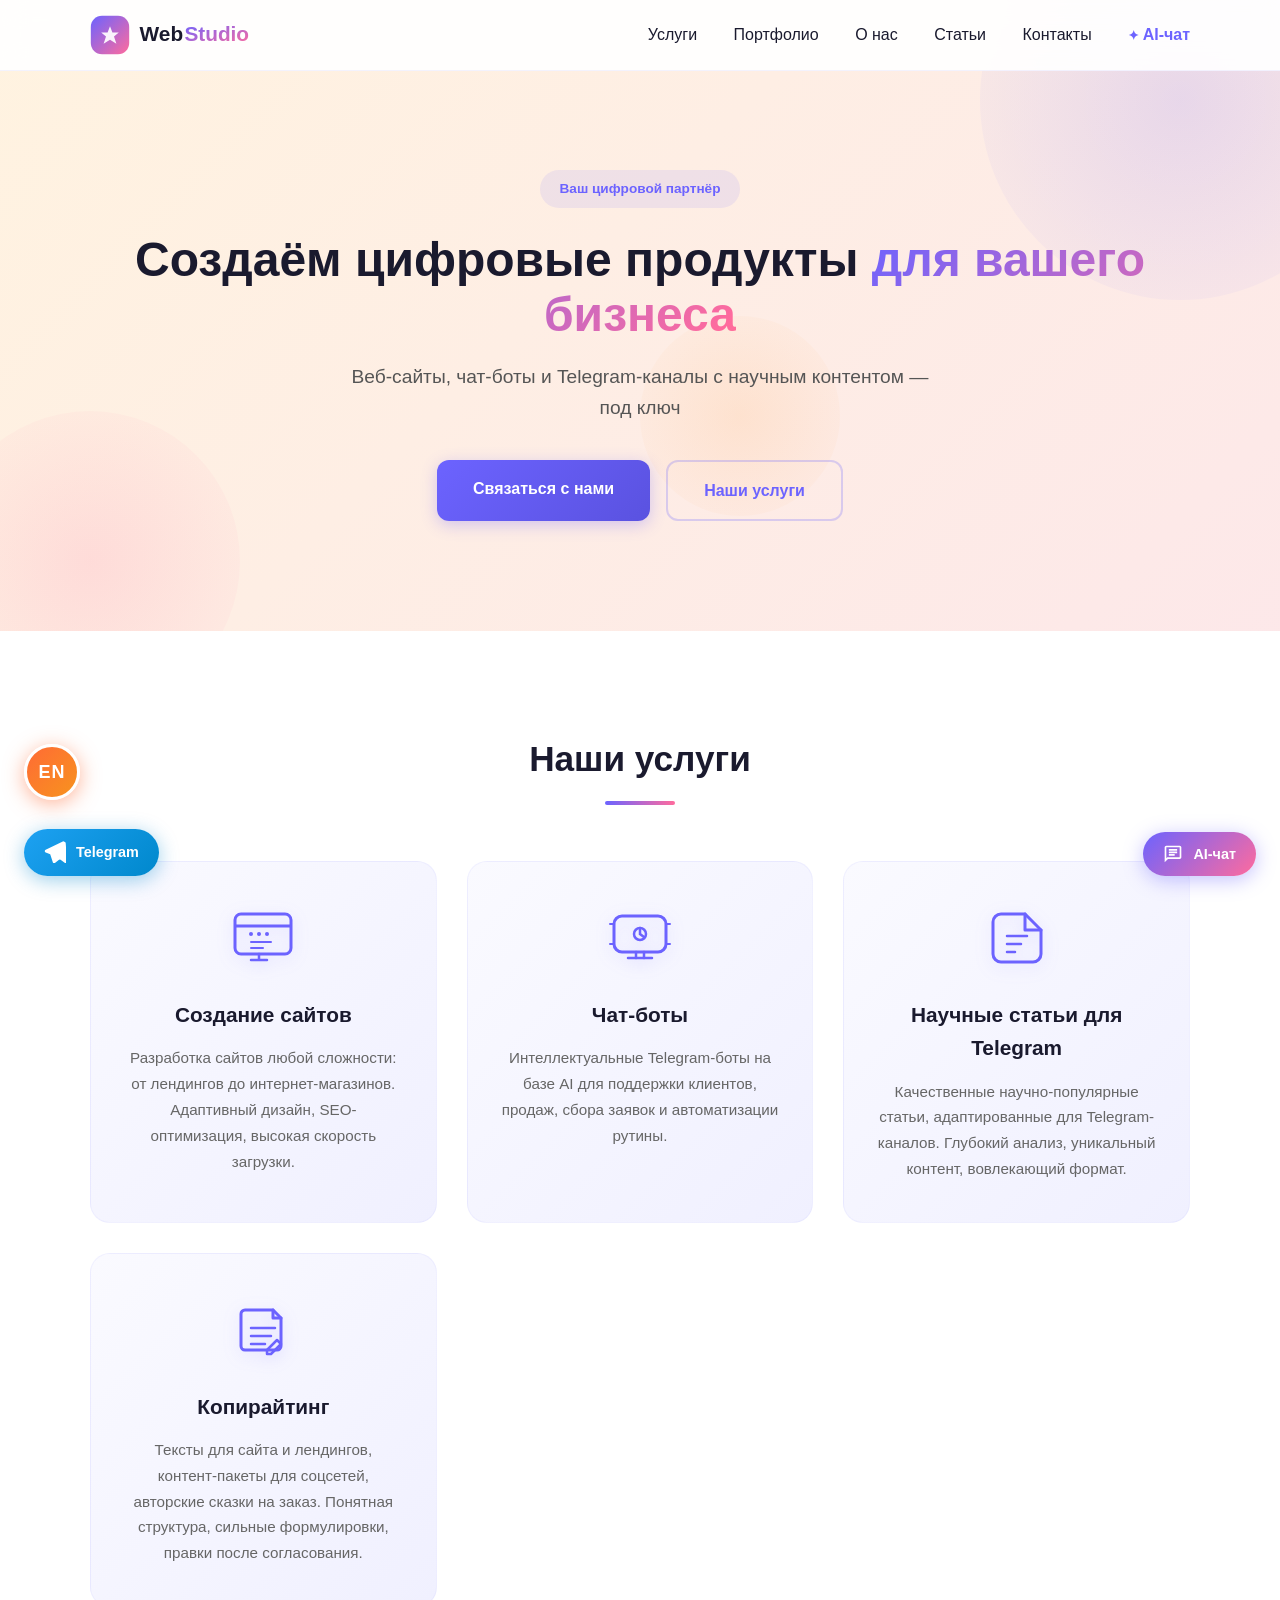
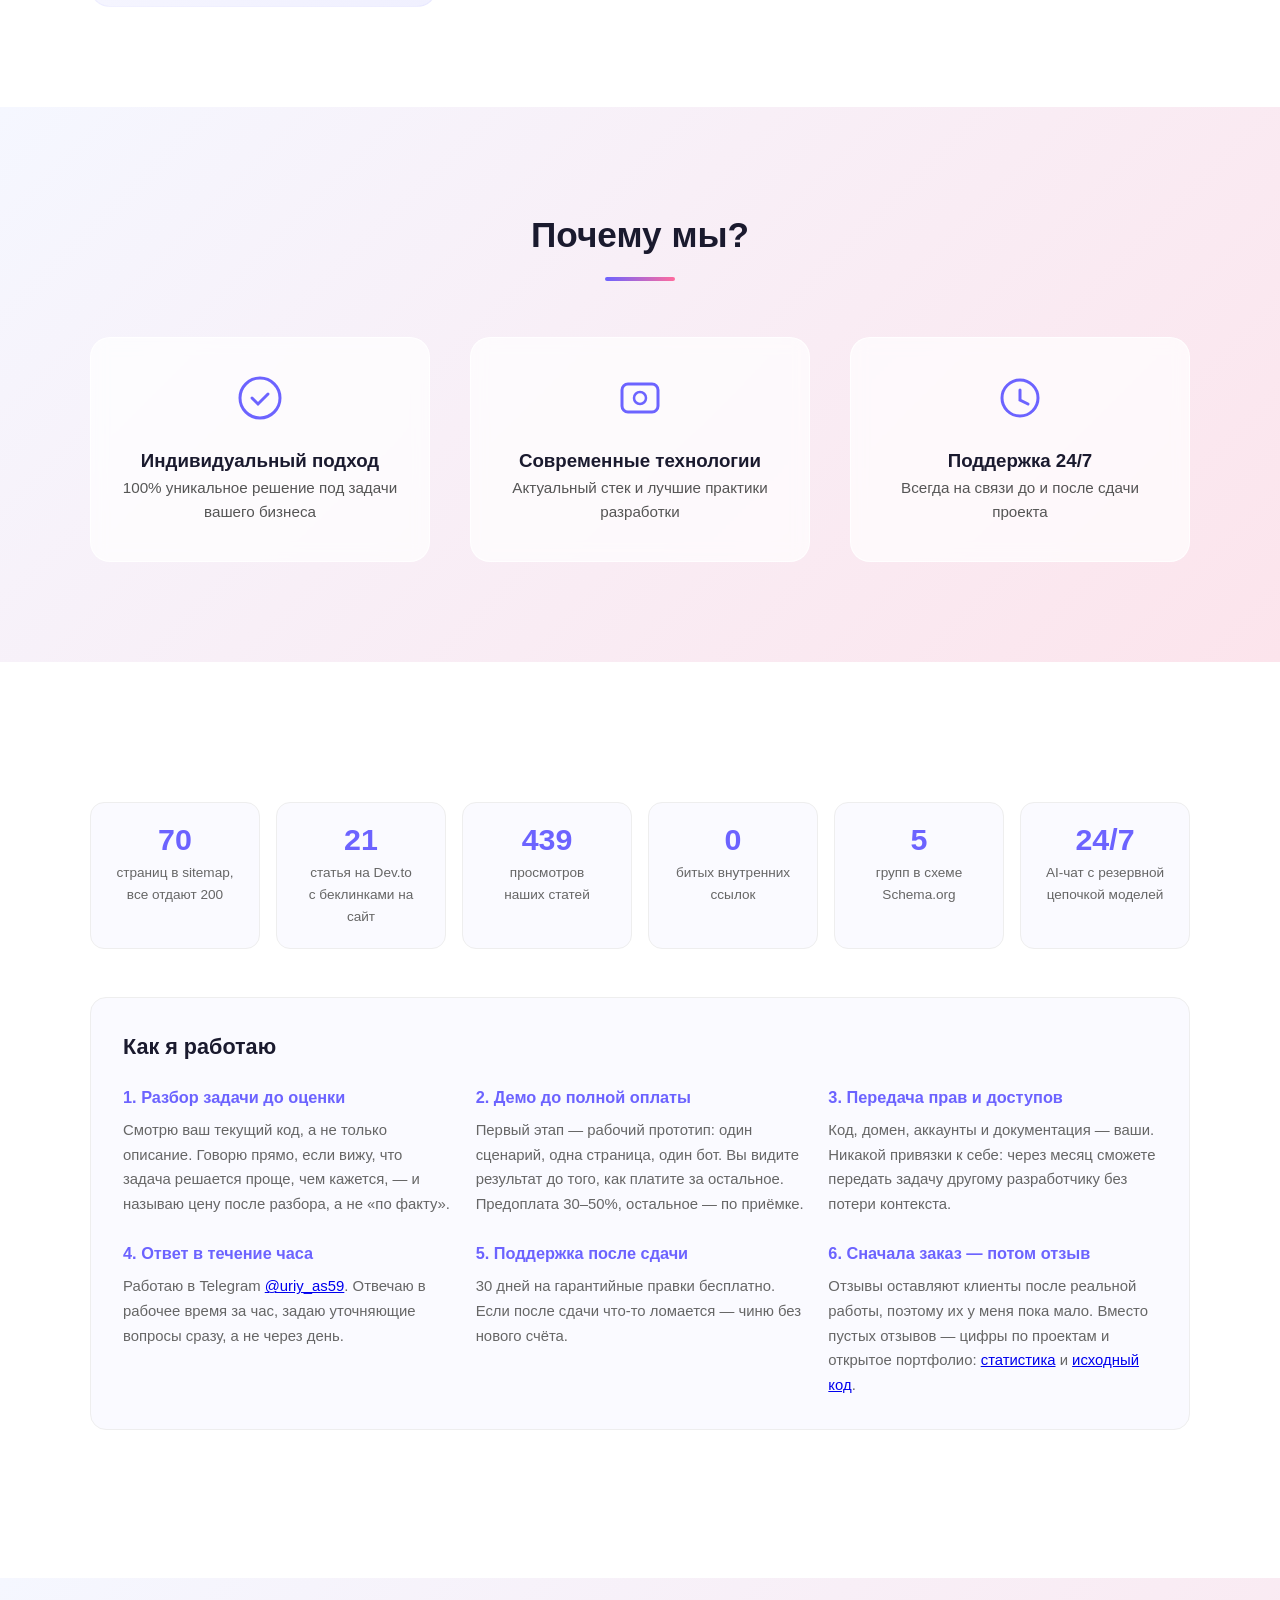
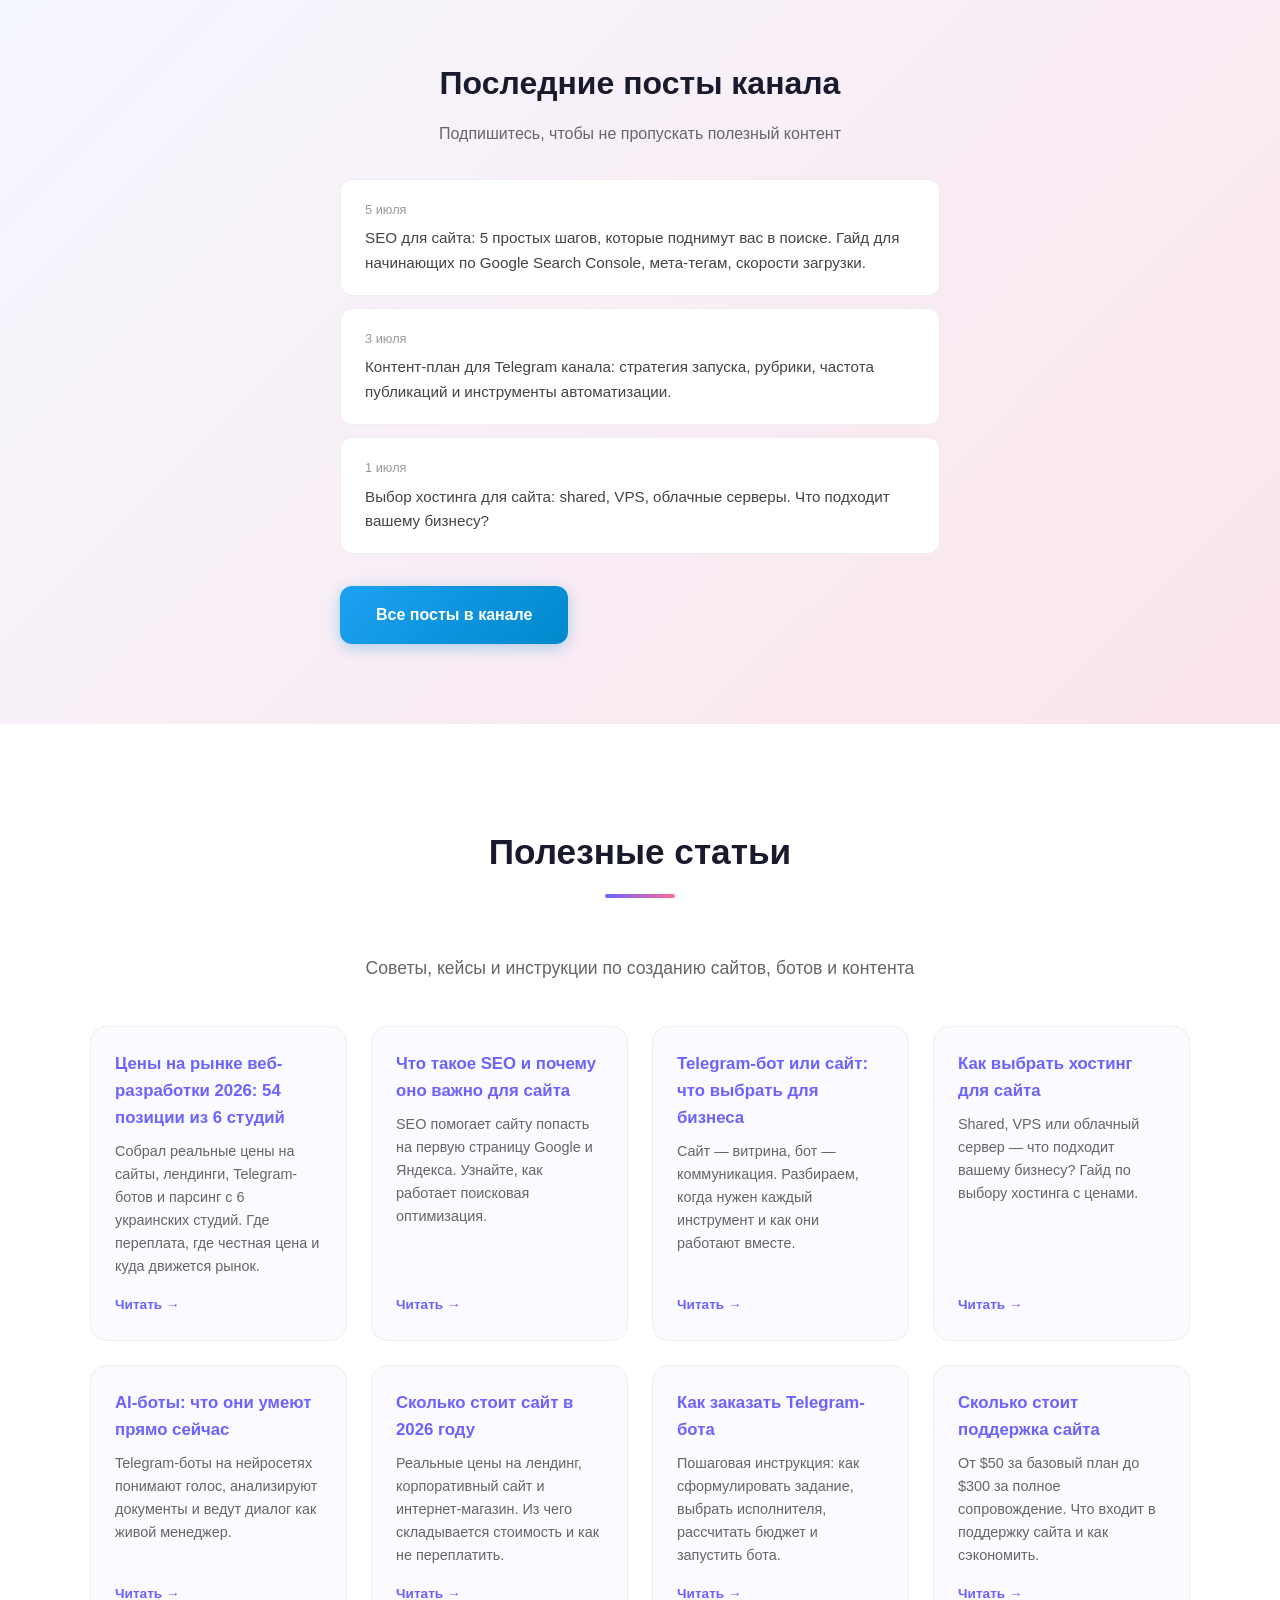
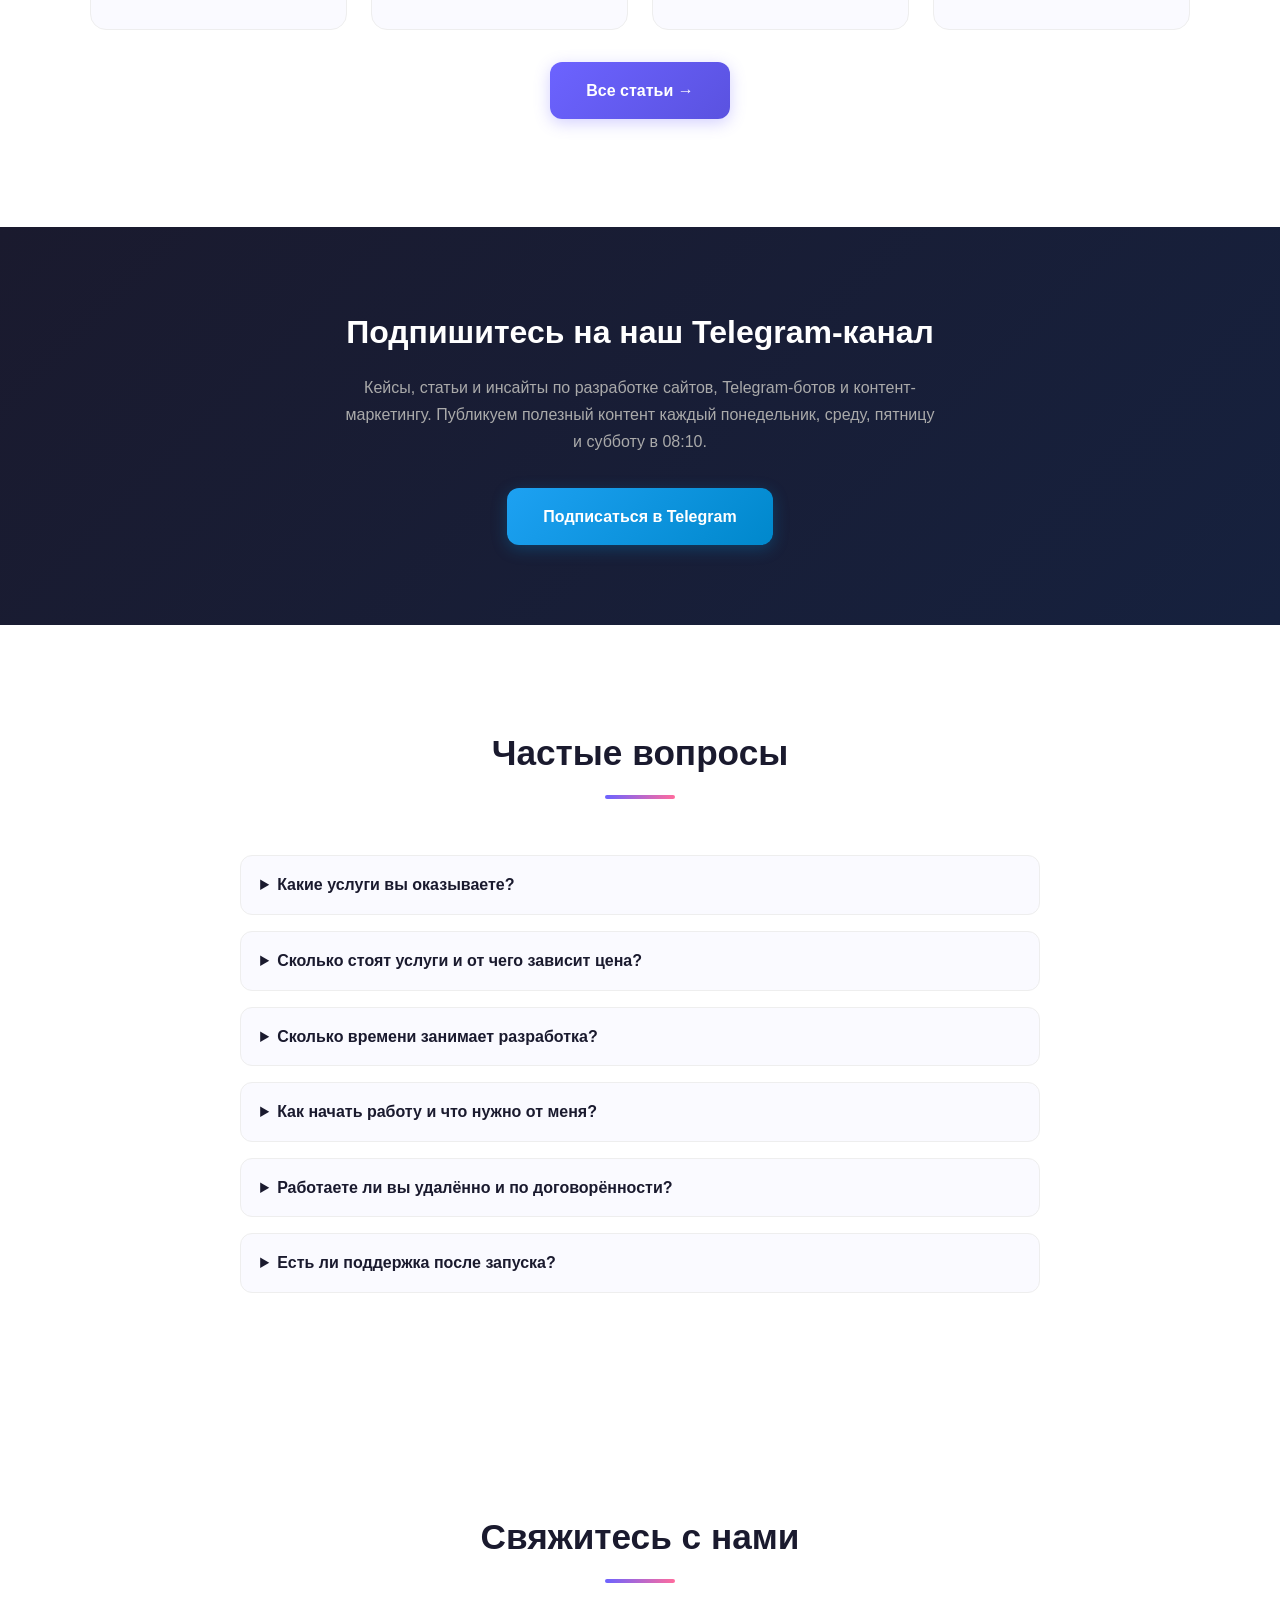
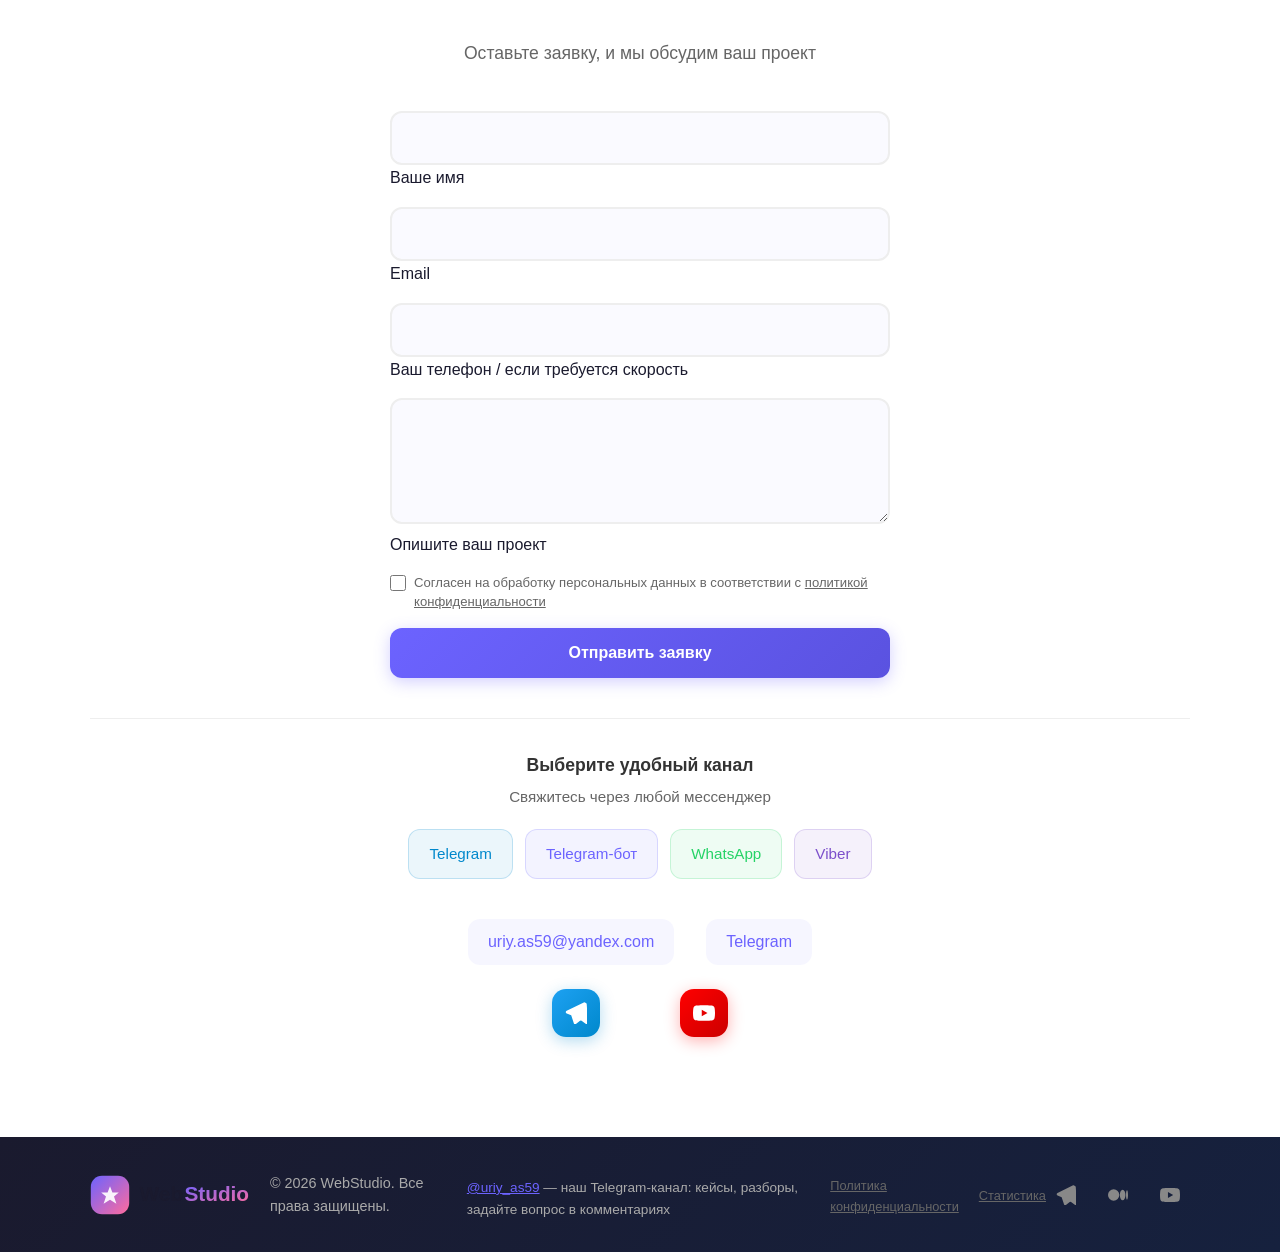
==== commit 7216826c: "Add copywriting service pages (RU/EN) and site links" ====
--- a/index.html
+++ b/index.html
@@ -167,7 +167,20 @@
                         </svg>
                     </div>
                     <h3 data-i18n="service-articles">Научные статьи для Telegram</h3>
-                    <p data-i18n="service-articles-desc">Качественные научно-популярные статьи, адаптированные для Telegram-каналов. Глубокий анализ, уникальный контент, вовлекающий формат.</p>
+                    <p data-i18n="service-articles-desc">Качественные научно-популярные статьи, адаптированные для Telegram-каналов. Глубокий анализ, уникальный контент, продающий формат.</p>
+                </div>
+
+                <div class="service-card reveal">
+                    <div class="service-card__icon">
+                        <svg width="64" height="64" viewBox="0 0 64 64" fill="none">
+                            <path d="M14 12h28l8 8v28c0 2.2-1.8 4-4 4H14c-2.2 0-4-1.8-4-4V16c0-2.2 1.8-4 4-4z" stroke="#6c63ff" stroke-width="3" fill="none"/>
+                            <path d="M42 12v8h8" stroke="#6c63ff" stroke-width="3" stroke-linecap="round" stroke-linejoin="round"/>
+                            <path d="M20 30h24M20 38h20M20 46h14" stroke="#6c63ff" stroke-width="2.5" stroke-linecap="round"/>
+                            <path d="M46 42l4 4-10 10h-4v-4l10-10z" stroke="#6c63ff" stroke-width="2.5" stroke-linecap="round" stroke-linejoin="round"/>
+                        </svg>
+                    </div>
+                    <h3 data-i18n="service-copywriting">Копирайтинг</h3>
+                    <p data-i18n="service-copywriting-desc">Тексты для сайта и лендингов, контент-пакеты для соцсетей, авторские сказки на заказ. Понятная структура, сильные формулировки, правки после согласования.</p>
                 </div>
 
             </div>
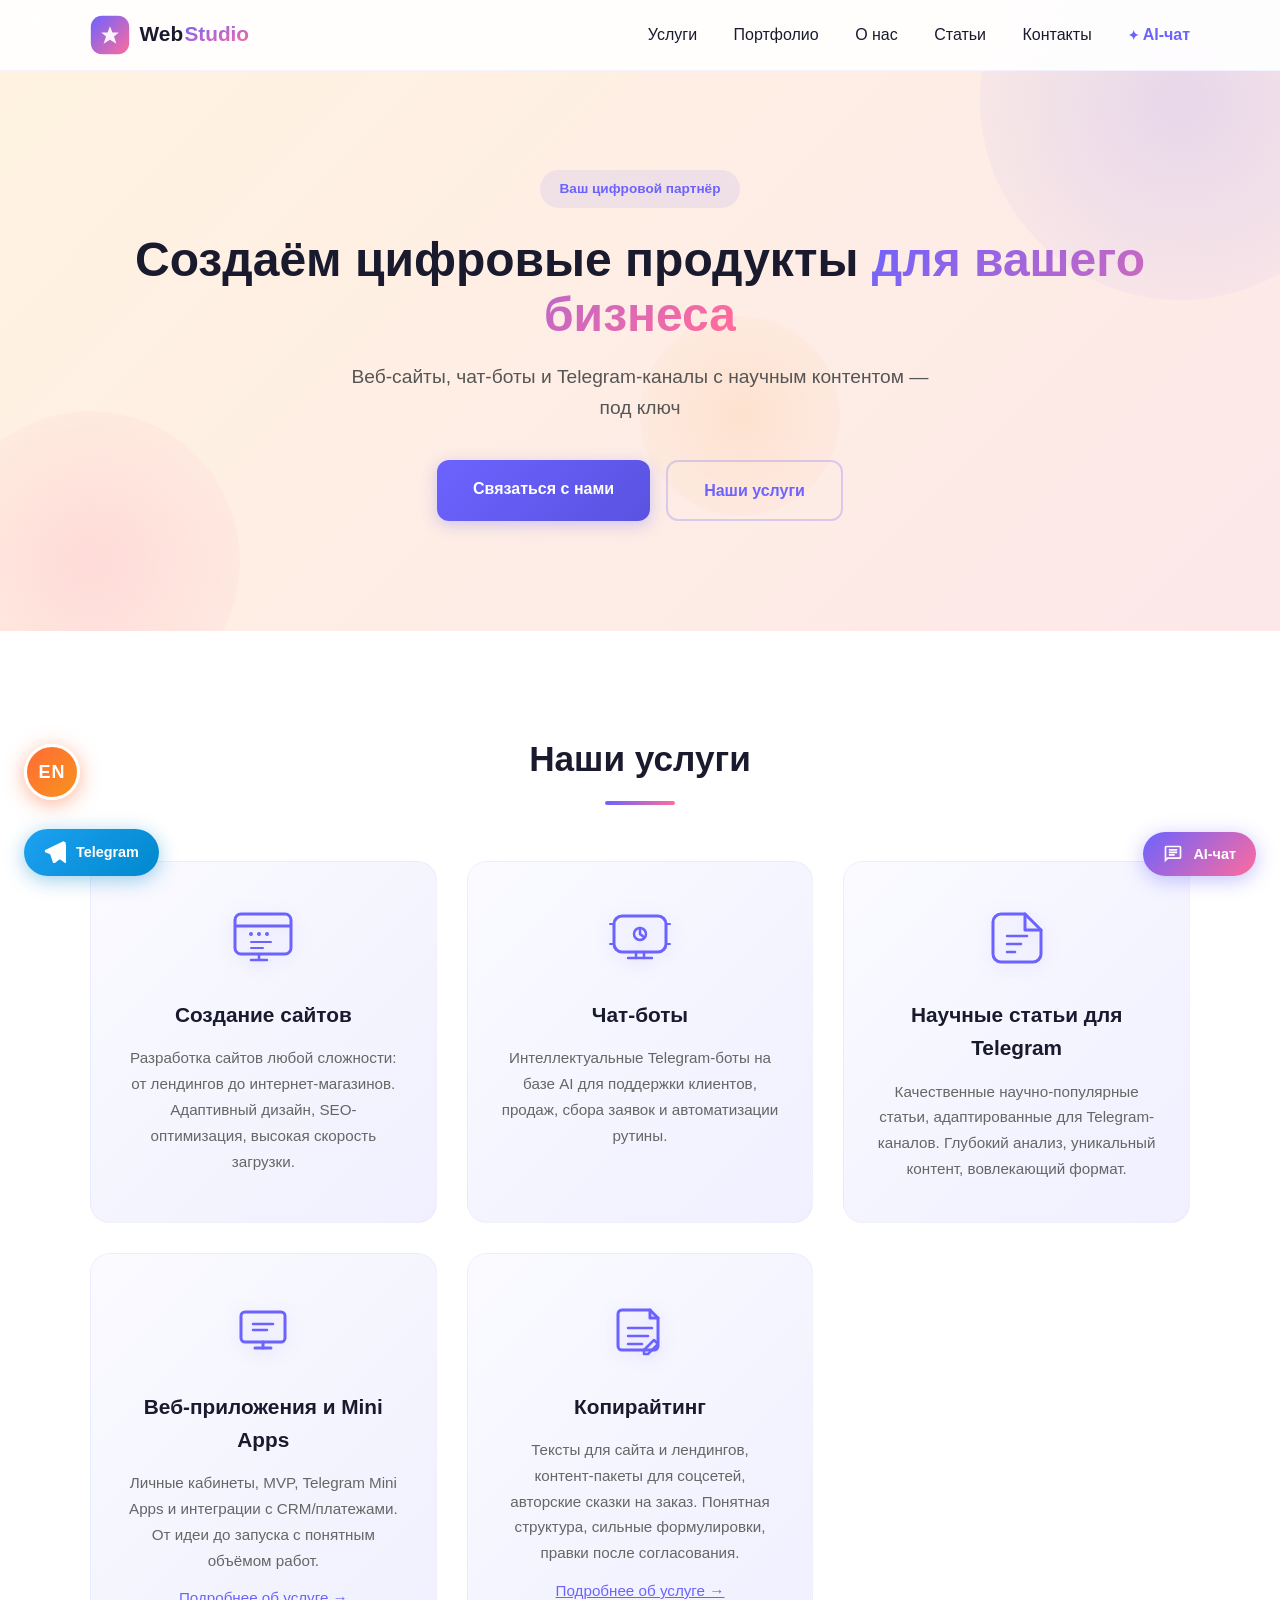
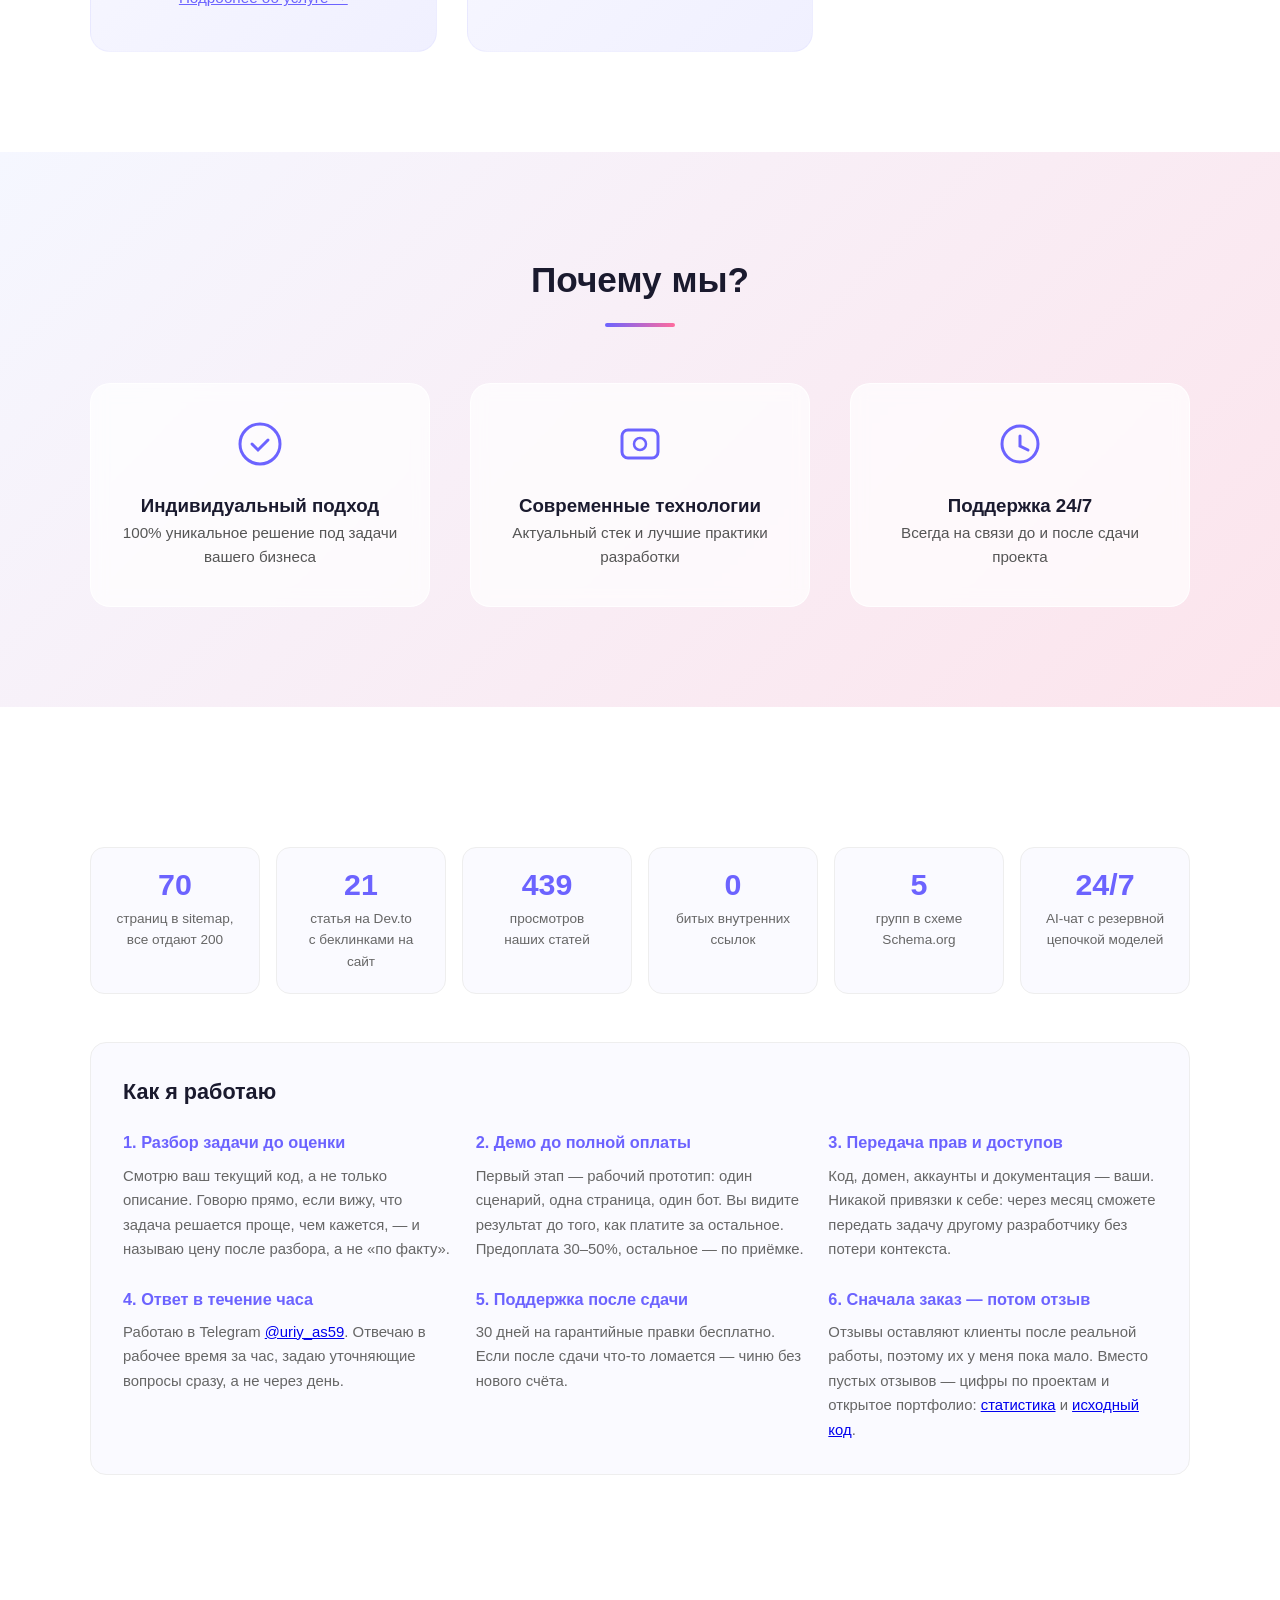
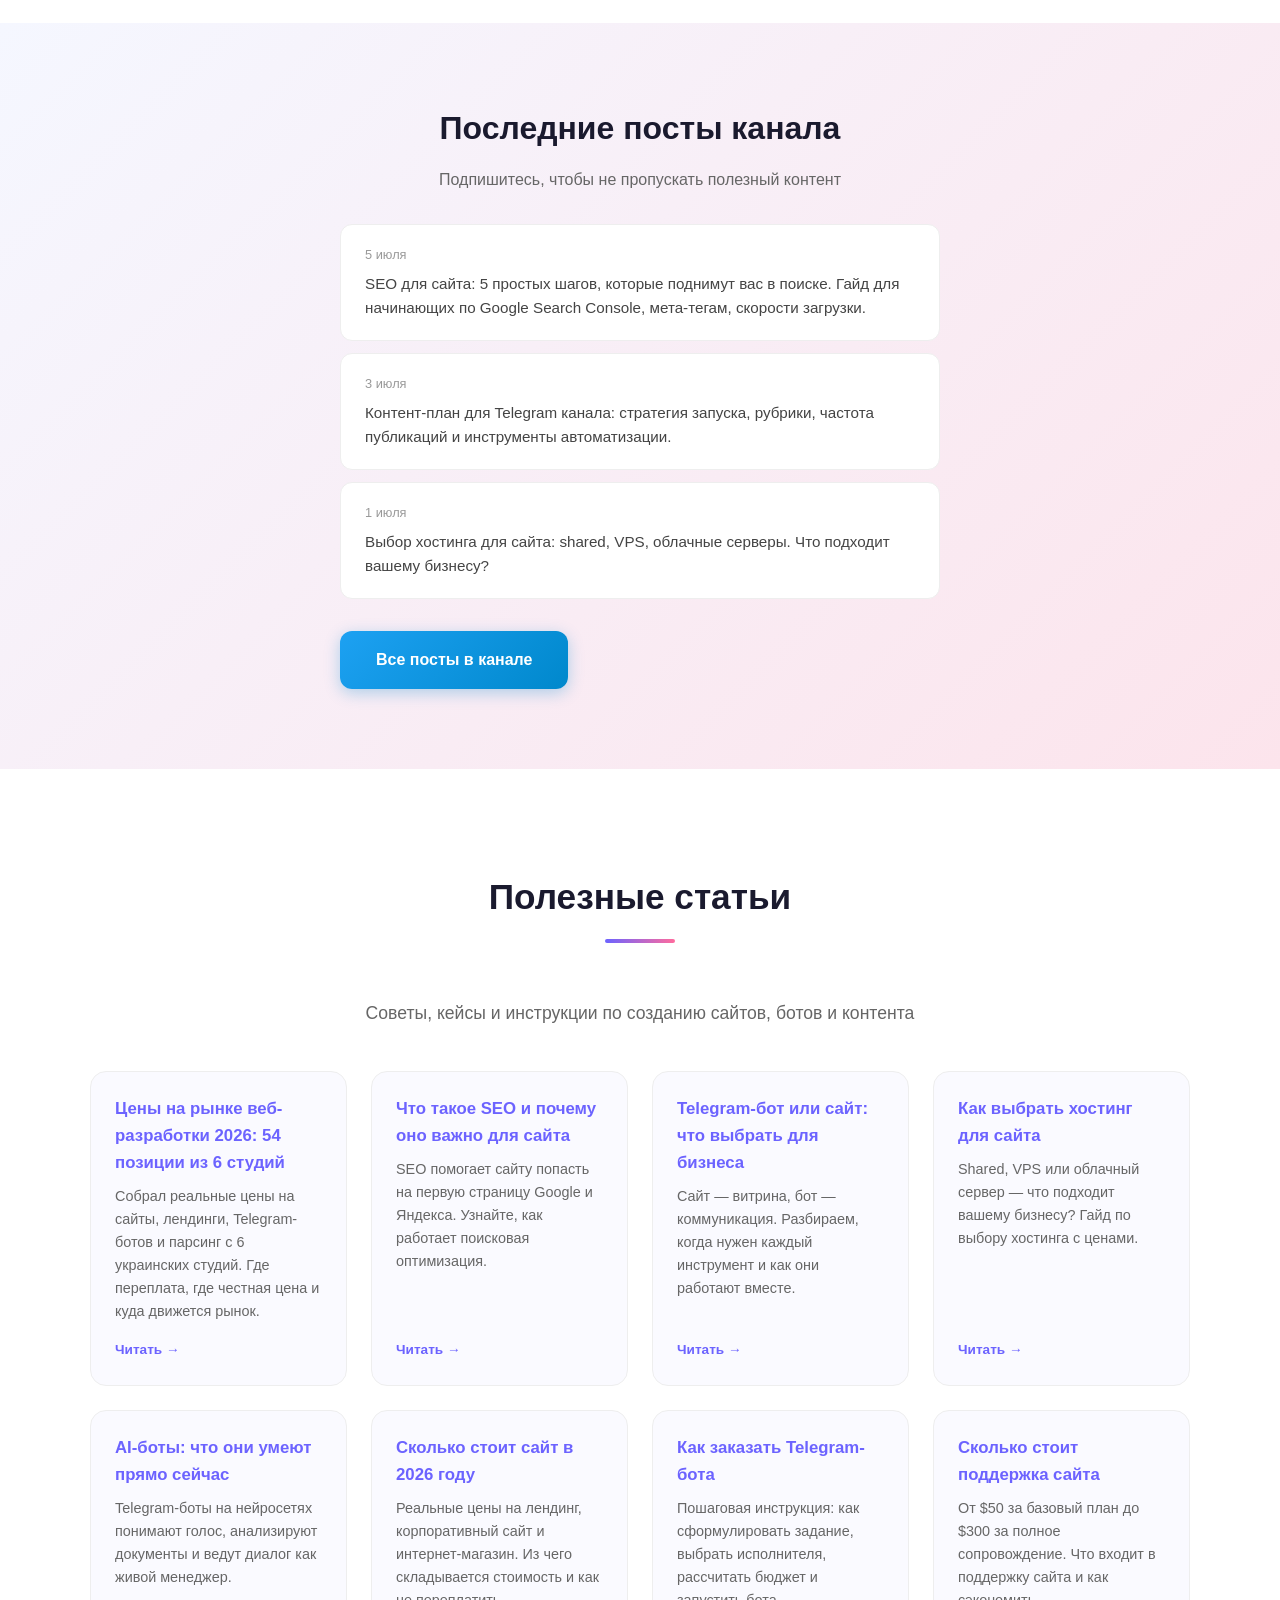
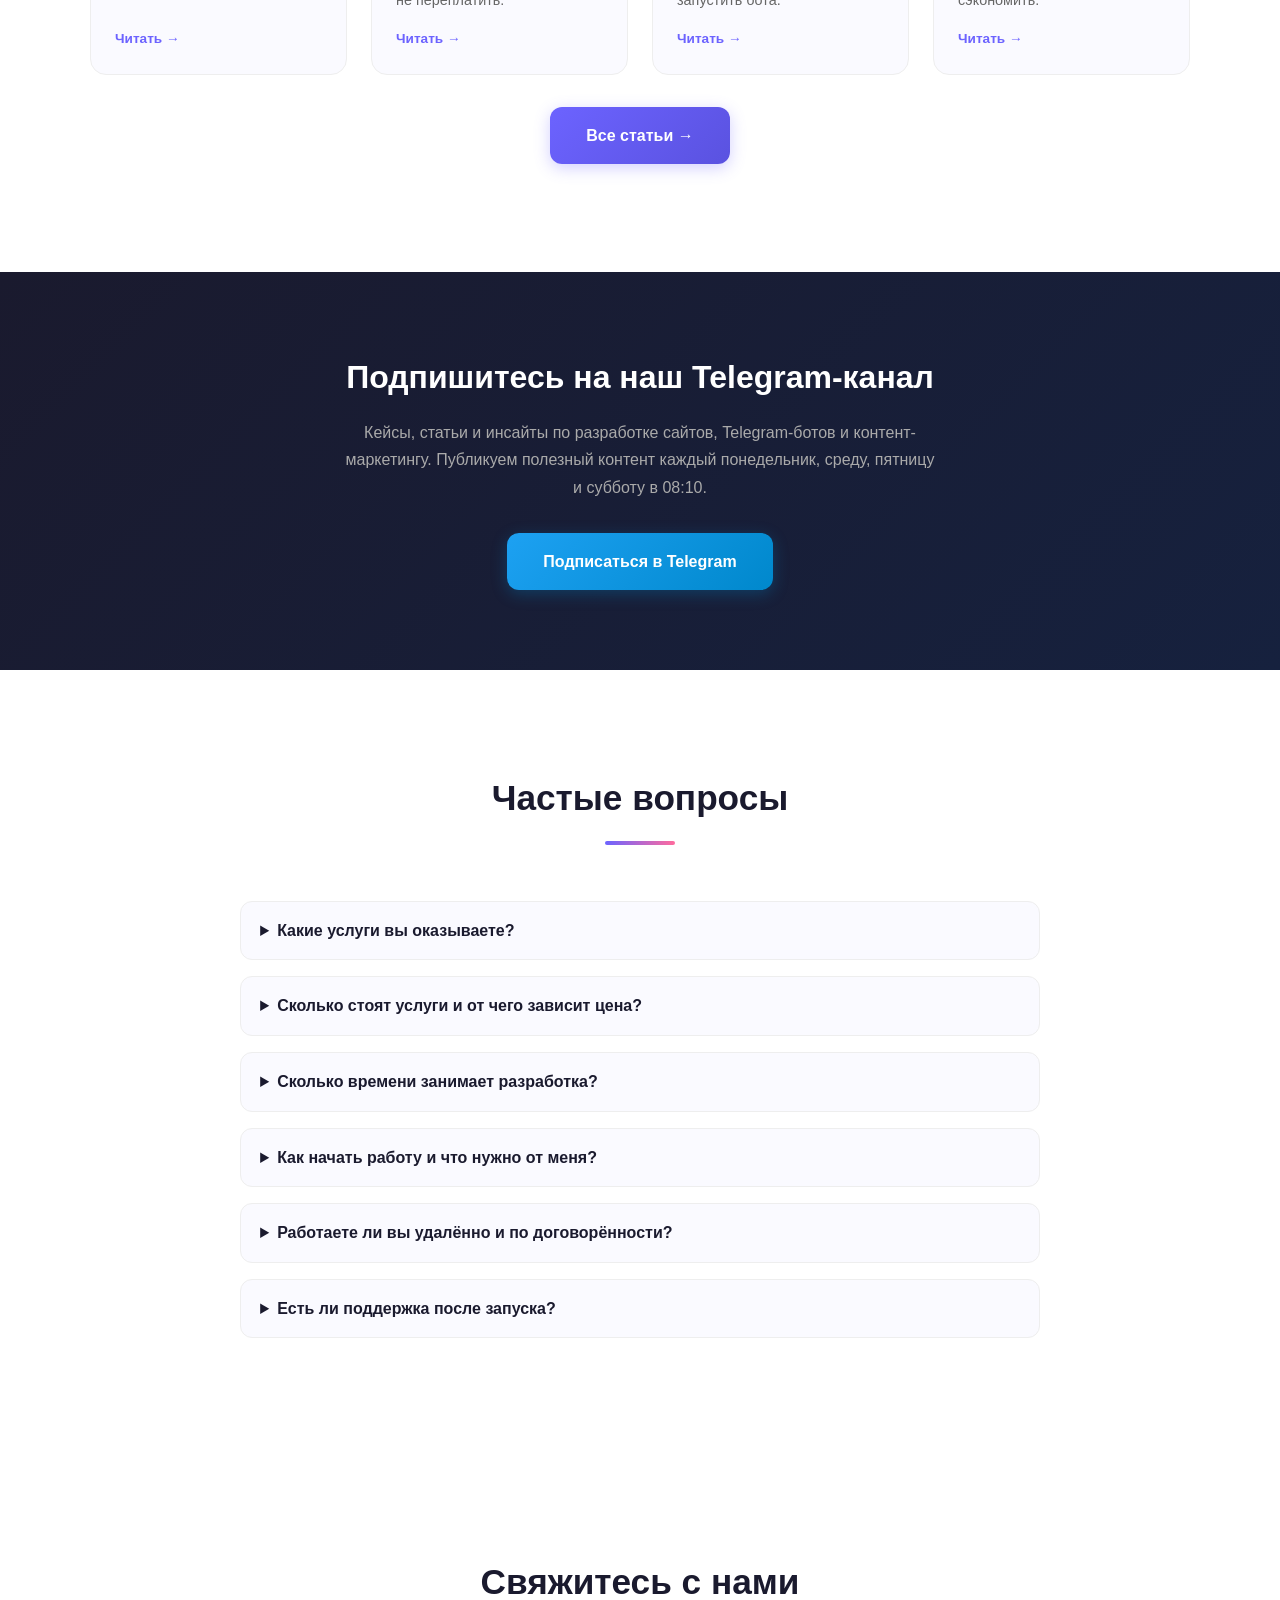
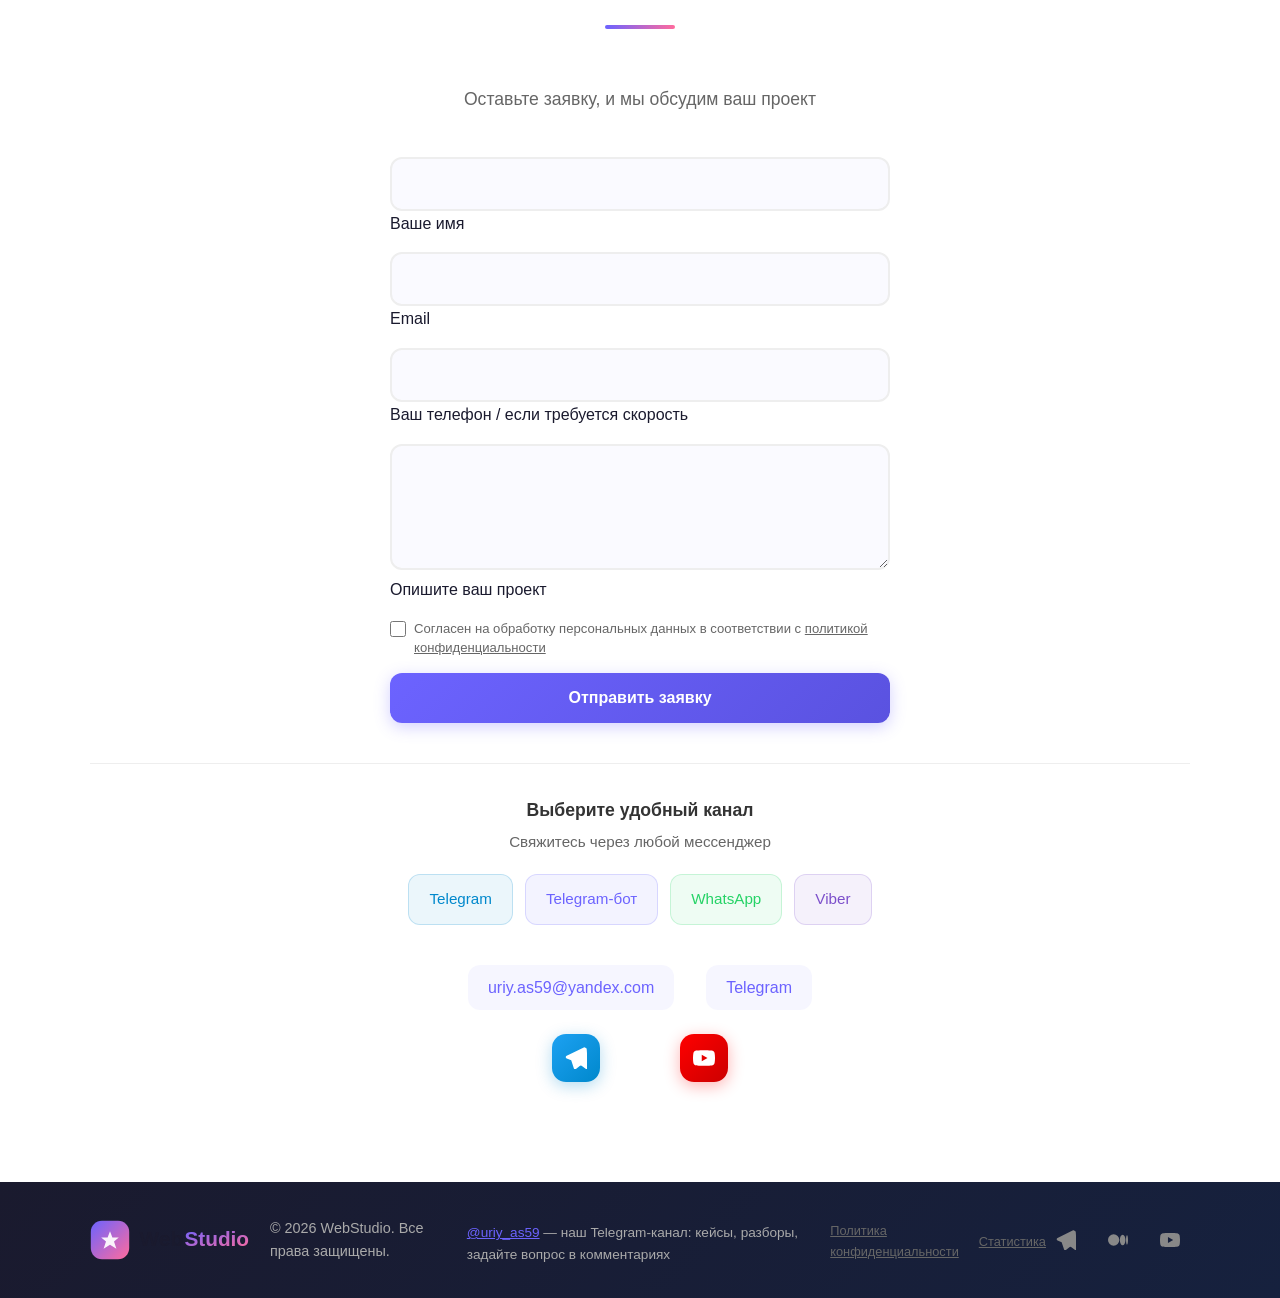
==== commit 88da0d35: "Improve internal linking and separate support pricing intent" ====
--- a/index.html
+++ b/index.html
@@ -173,6 +173,20 @@
                 <div class="service-card reveal">
                     <div class="service-card__icon">
                         <svg width="64" height="64" viewBox="0 0 64 64" fill="none">
+                            <rect x="10" y="14" width="44" height="30" rx="4" stroke="#6c63ff" stroke-width="3"/>
+                            <path d="M24 50h16" stroke="#6c63ff" stroke-width="3" stroke-linecap="round"/>
+                            <path d="M32 44v6" stroke="#6c63ff" stroke-width="3" stroke-linecap="round"/>
+                            <path d="M22 26h20M22 32h14" stroke="#6c63ff" stroke-width="2.5" stroke-linecap="round"/>
+                        </svg>
+                    </div>
+                    <h3>Веб-приложения и Mini Apps</h3>
+                    <p>Личные кабинеты, MVP, Telegram Mini Apps и интеграции с CRM/платежами. От идеи до запуска с понятным объёмом работ.</p>
+                    <p style="margin-top:0.75rem;"><a href="/razrabotka-veb-prilozheniy.html" style="color:var(--accent);font-weight:500;">Подробнее об услуге →</a></p>
+                </div>
+
+                <div class="service-card reveal">
+                    <div class="service-card__icon">
+                        <svg width="64" height="64" viewBox="0 0 64 64" fill="none">
                             <path d="M14 12h28l8 8v28c0 2.2-1.8 4-4 4H14c-2.2 0-4-1.8-4-4V16c0-2.2 1.8-4 4-4z" stroke="#6c63ff" stroke-width="3" fill="none"/>
                             <path d="M42 12v8h8" stroke="#6c63ff" stroke-width="3" stroke-linecap="round" stroke-linejoin="round"/>
                             <path d="M20 30h24M20 38h20M20 46h14" stroke="#6c63ff" stroke-width="2.5" stroke-linecap="round"/>
@@ -181,6 +195,7 @@
                     </div>
                     <h3 data-i18n="service-copywriting">Копирайтинг</h3>
                     <p data-i18n="service-copywriting-desc">Тексты для сайта и лендингов, контент-пакеты для соцсетей, авторские сказки на заказ. Понятная структура, сильные формулировки, правки после согласования.</p>
+                    <p style="margin-top:0.75rem;"><a href="/kopirajting.html" style="color:var(--accent);font-weight:500;">Подробнее об услуге →</a></p>
                 </div>
 
             </div>
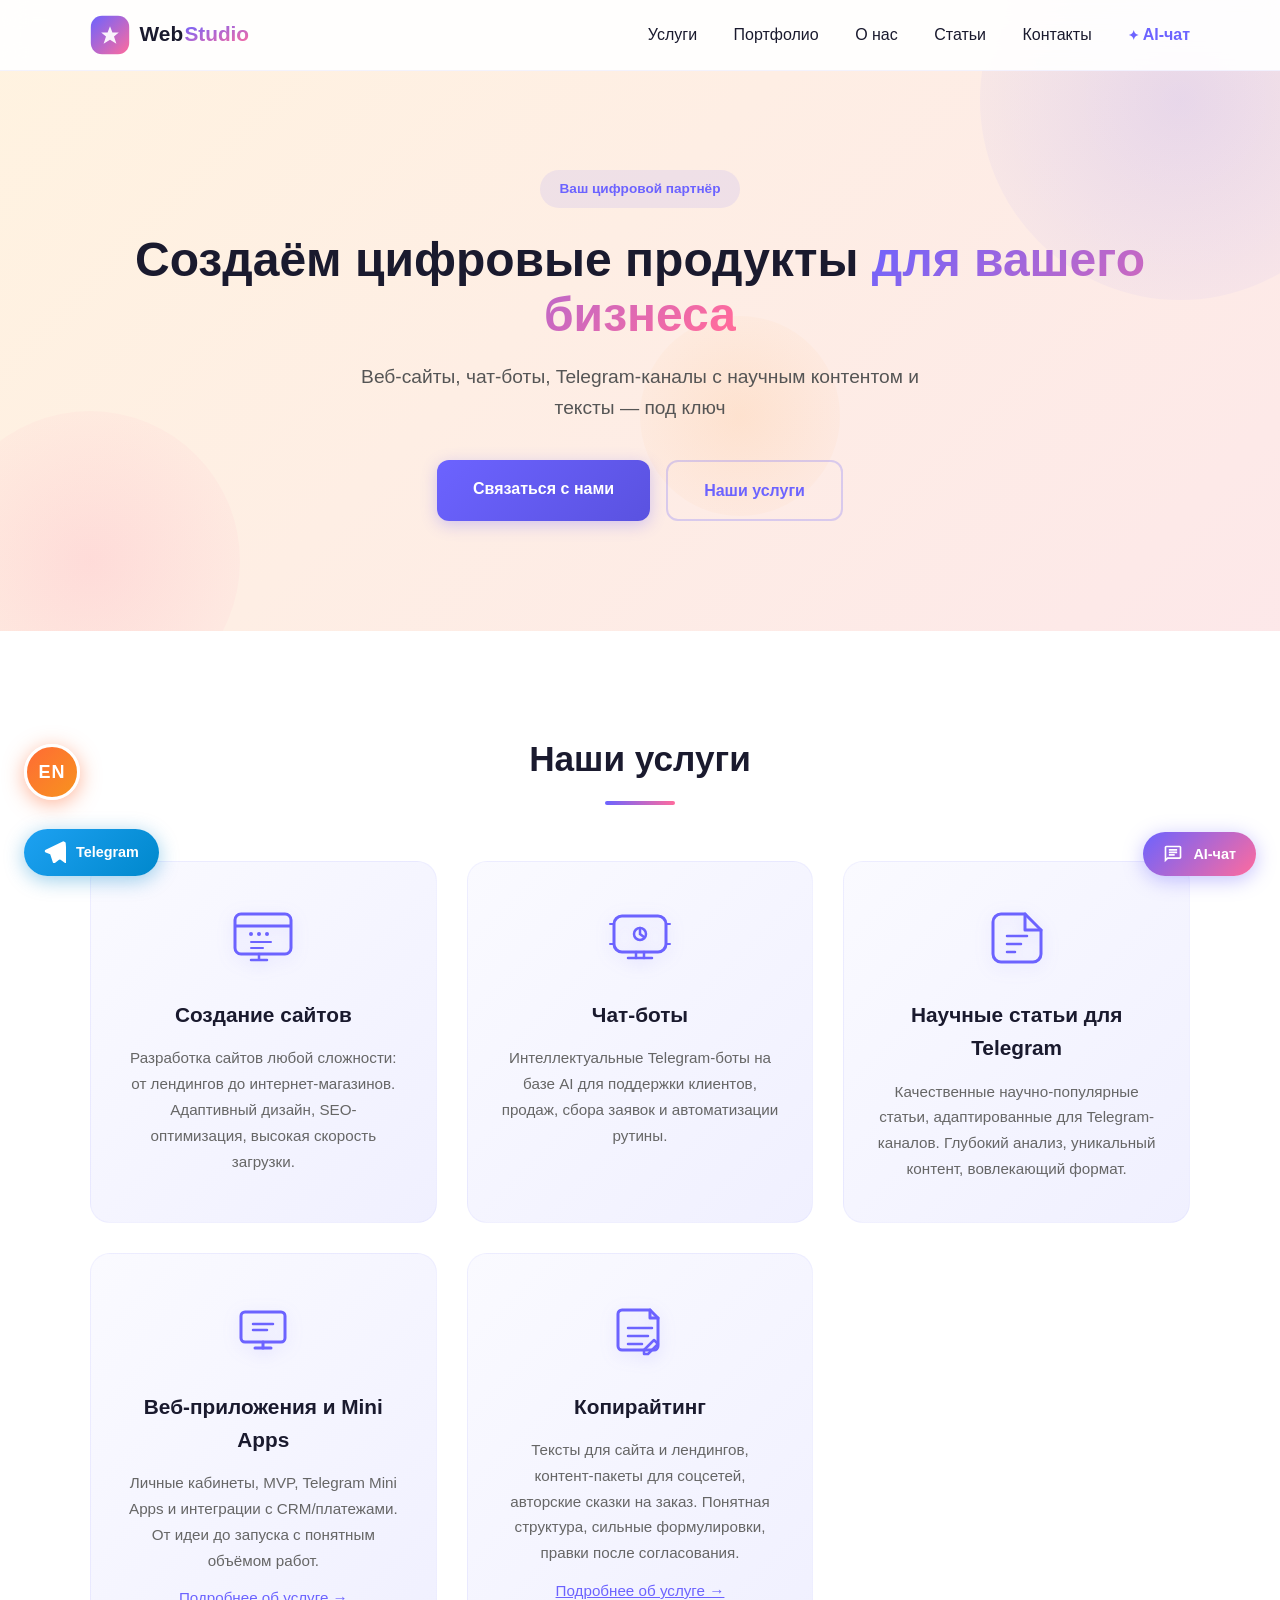
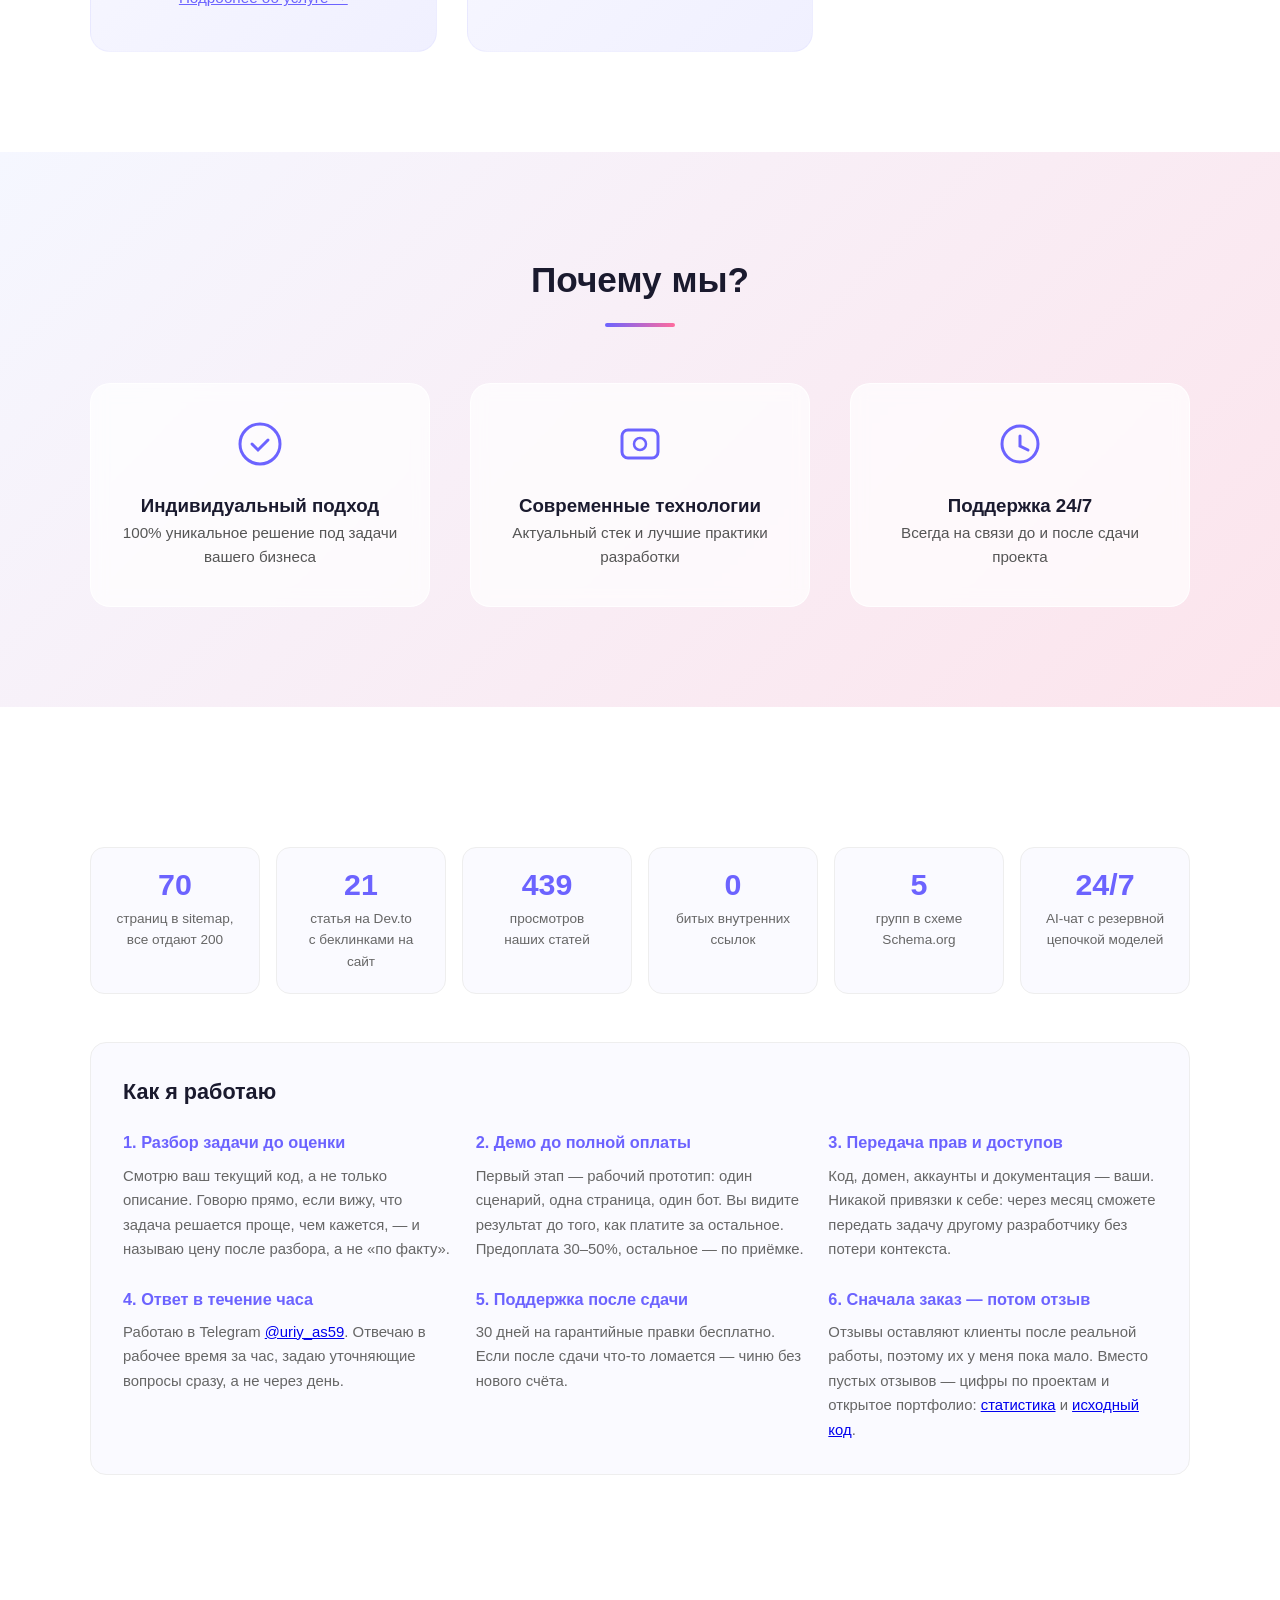
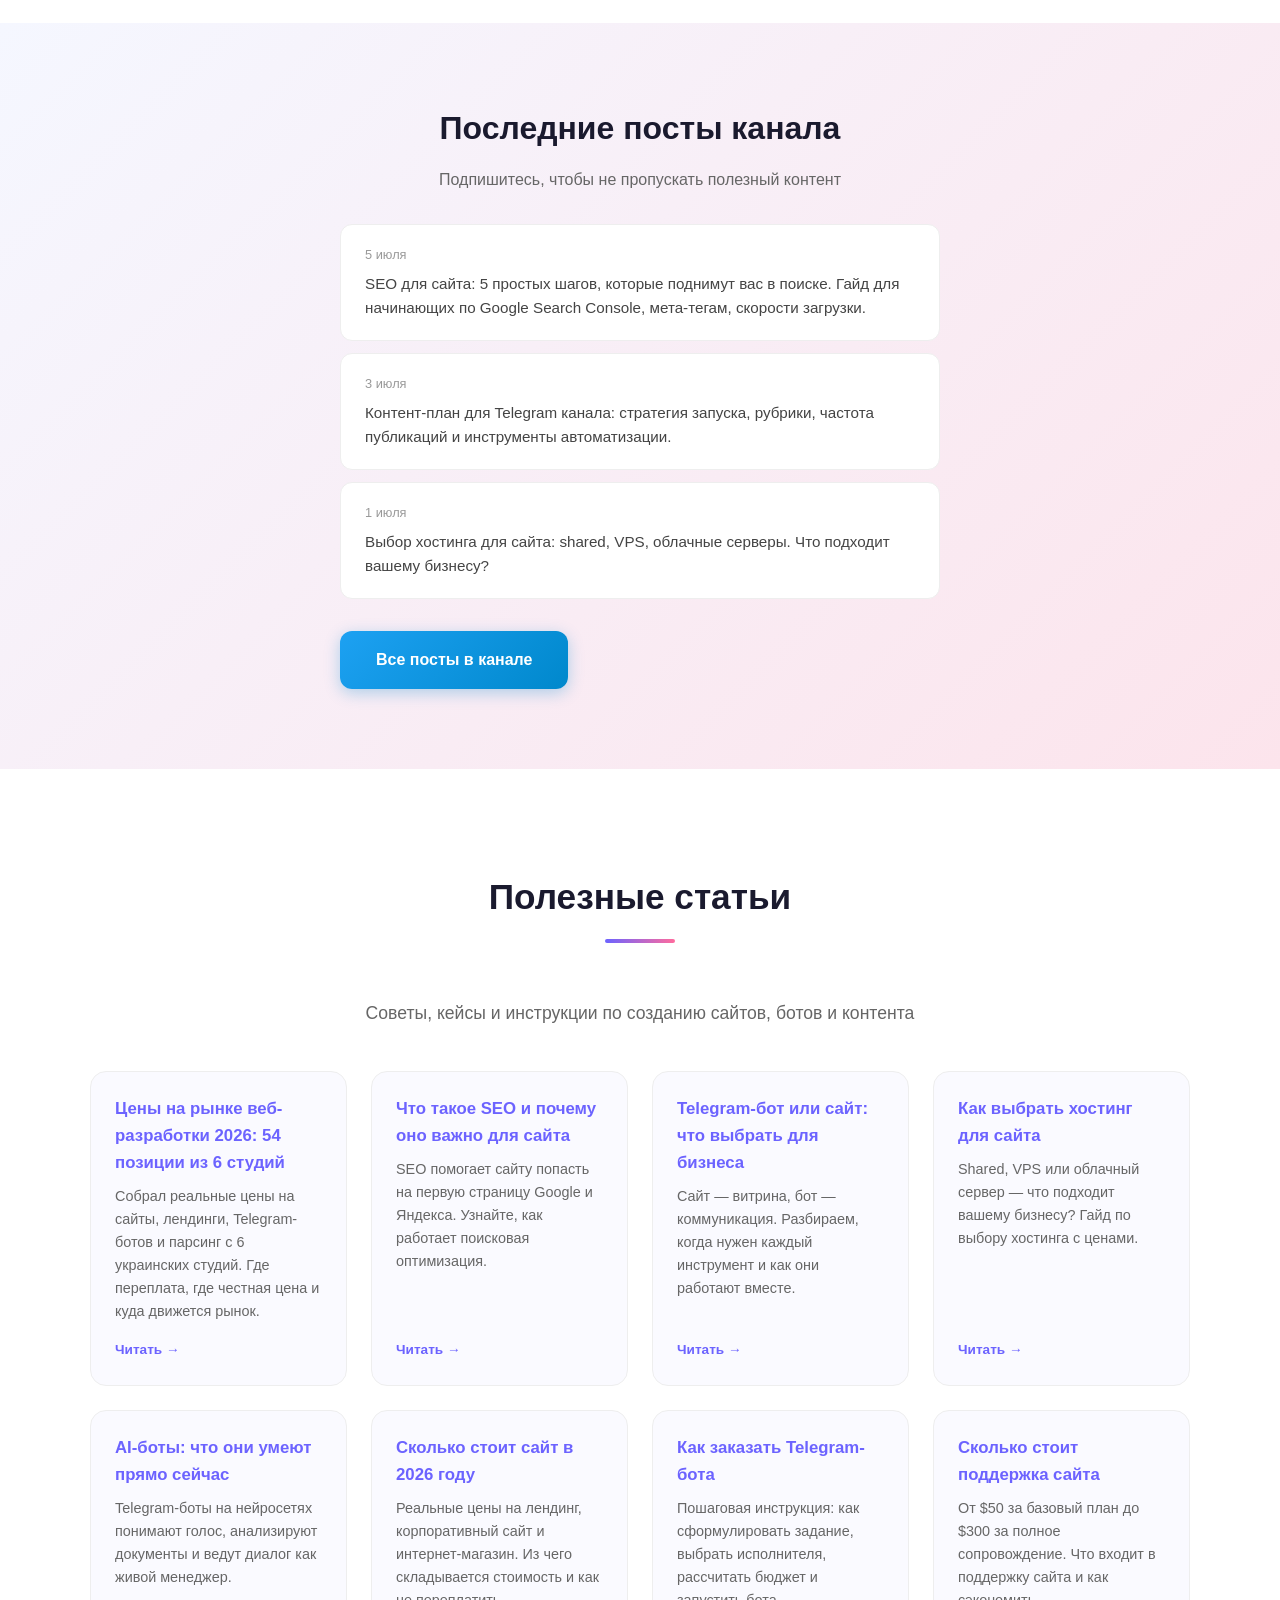
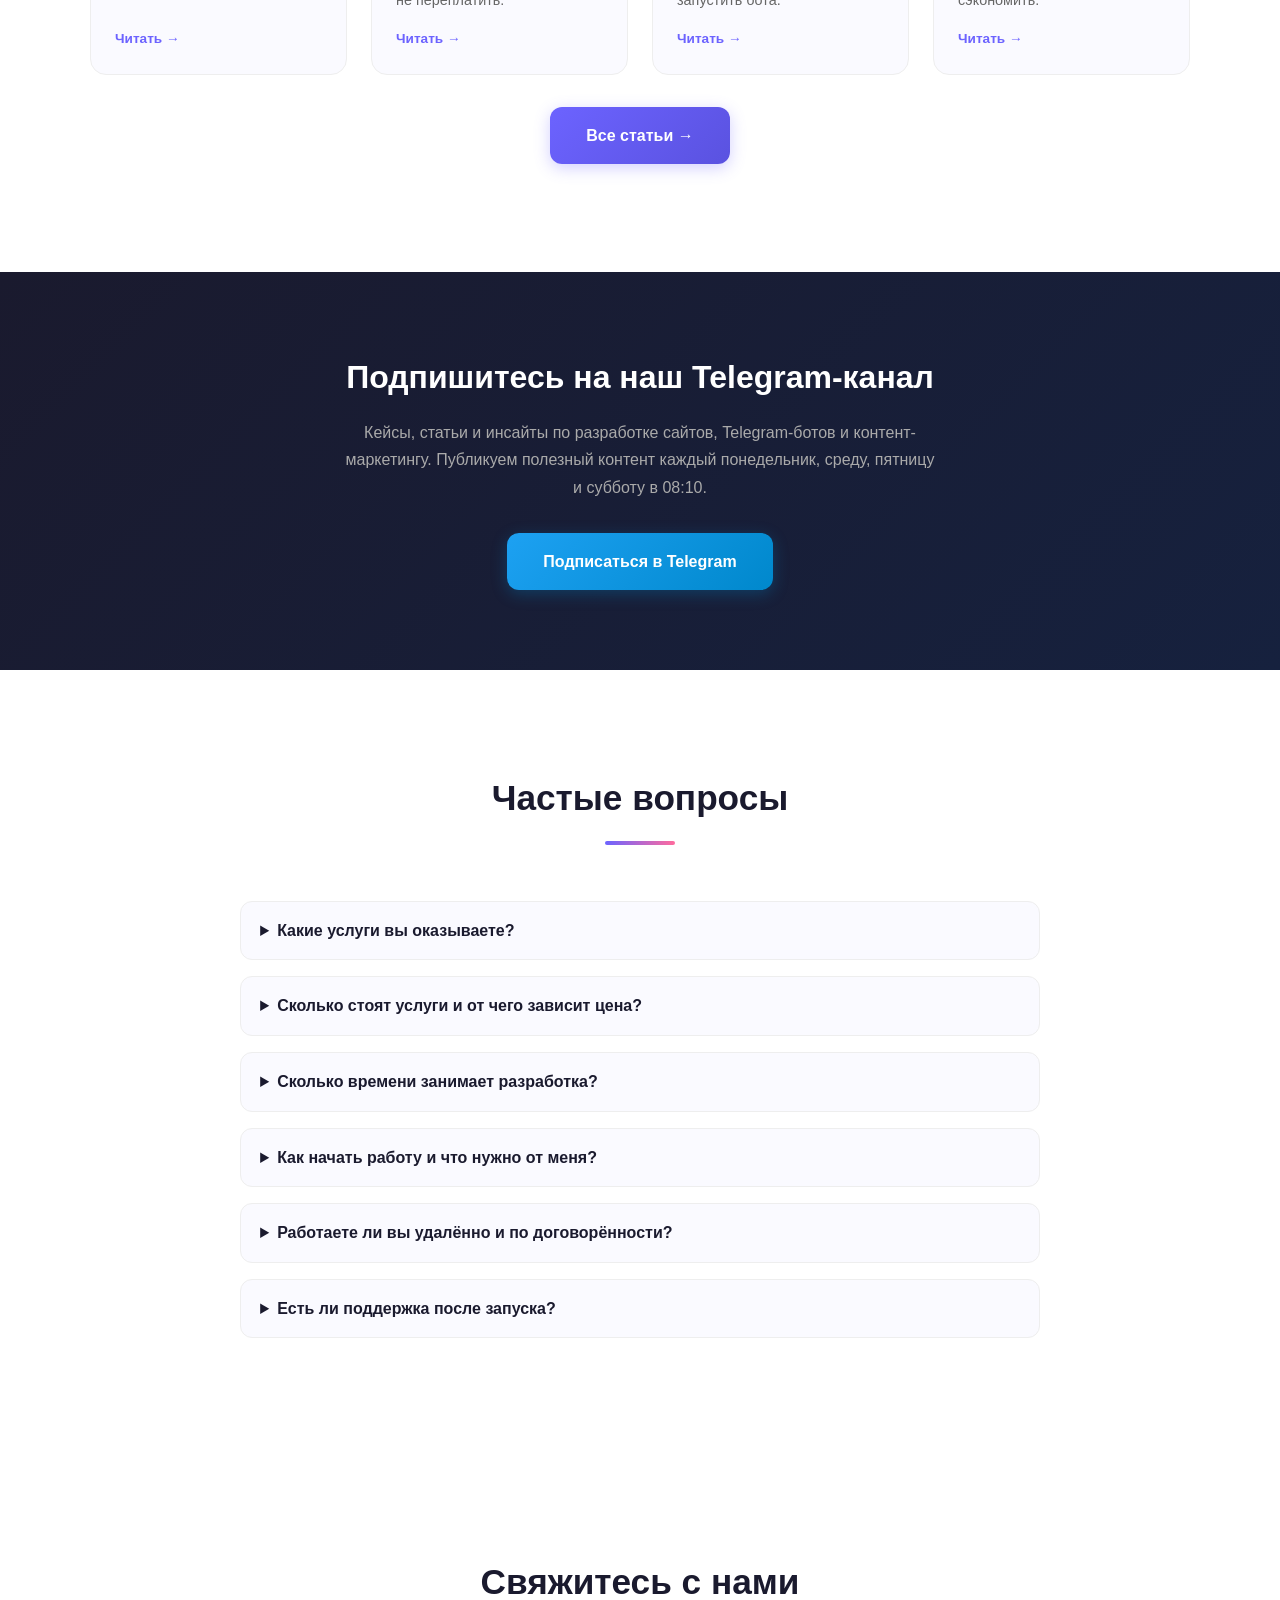
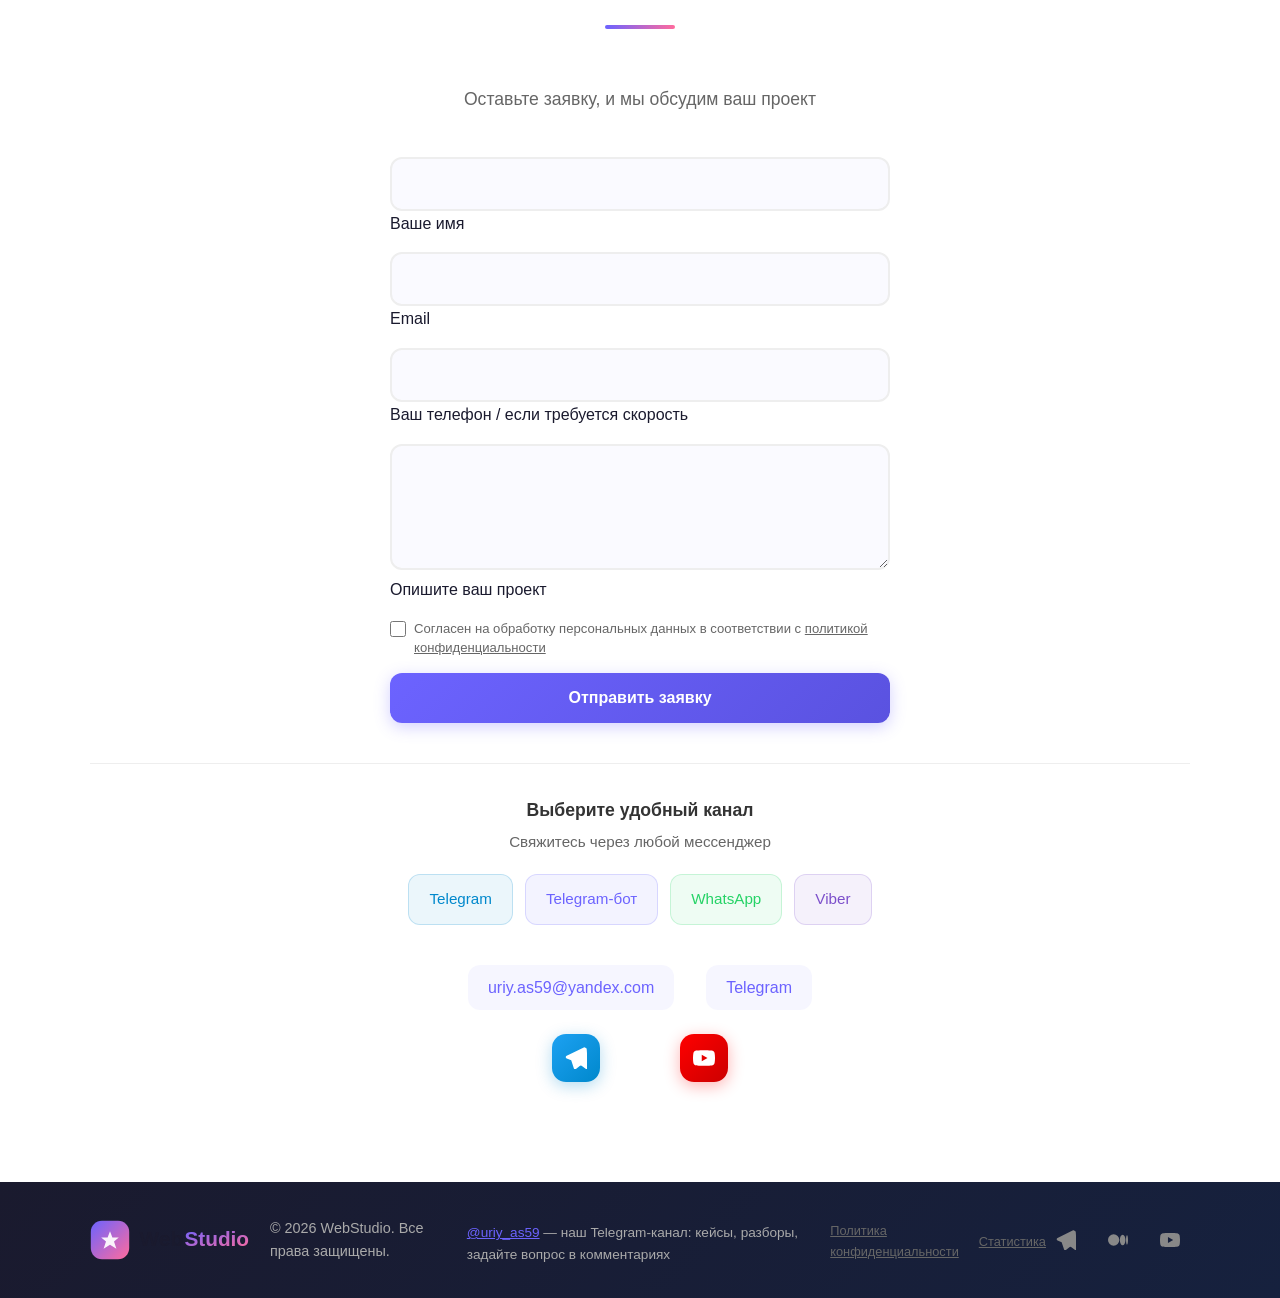
==== commit 9c172345: "Update hero subtitle to include text content" ====
--- a/index.html
+++ b/index.html
@@ -4,7 +4,7 @@
 <meta name="msvalidate.01" content="3F08F5DD680BAFFFB1B05BBD87782B38" />
     <meta charset="UTF-8">
     <meta name="referrer" content="strict-origin-when-cross-origin">
-    <meta http-equiv="Content-Security-Policy" content="default-src 'self'; base-uri 'self'; object-src 'none'; script-src 'self' 'unsafe-inline' https://www.googletagmanager.com https://static.cloudflareinsights.com https://mc.yandex.ru https://mc.yandex.com; style-src 'self' 'unsafe-inline' https://fonts.googleapis.com; img-src 'self' data: https:; font-src https://fonts.gstatic.com; connect-src 'self' https://astap.pythonanywhere.com https://stats.g.doubleclick.net https://mc.yandex.ru https://www.googletagmanager.com https://*.google-analytics.com https://mc.yandex.com; form-action 'self' https://astap.pythonanywhere.com; frame-src 'self' https://mc.yandex.ru">
+    <meta http-equiv="Content-Security-Policy" content="default-src 'self'; base-uri 'self'; object-src 'none'; script-src 'self' 'unsafe-inline' https://www.googletagmanager.com https://static.cloudflareinsights.com https://mc.yandex.ru https://mc.yandex.com; style-src 'self' 'unsafe-inline' https://fonts.googleapis.com; img-src 'self' data: https:; font-src https://fonts.gstatic.com; connect-src 'self' https://astap.pythonanywhere.com https://stats.g.doubleclick.net https://mc.yandex.ru https://www.googletagmanager.com https://*.google-analytics.com https://analytics.google.com https://*.analytics.google.com https://www.google.com https://mc.yandex.com; form-action 'self' https://astap.pythonanywhere.com; frame-src 'self' https://mc.yandex.ru https://mc.yandex.com">
     <meta name="viewport" content="width=device-width, initial-scale=1.0">
     <link rel="preload" as="image" href="/images/logo.svg" fetchpriority="high">
     <link rel="icon" type="image/svg+xml" href="images/logo.svg">
@@ -109,7 +109,7 @@
             <div class="hero__content">
                 <div class="hero__badge" data-i18n="hero-badge">Ваш цифровой партнёр</div>
                 <h1 class="reveal" data-i18n="hero-title">Создаём цифровые продукты <span class="gradient-text">для вашего бизнеса</span></h1>
-                <p class="reveal" data-i18n="hero-subtitle">Веб-сайты, чат-боты и Telegram-каналы с научным контентом — под ключ</p>
+                <p class="reveal" data-i18n="hero-subtitle">Веб-сайты, чат-боты, Telegram-каналы с научным контентом и тексты — под ключ</p>
                 <div class="hero__cta reveal">
                     <a href="#contact" class="btn btn--primary" data-i18n="hero-btn-contact">Связаться с нами</a>
                     <a href="#services" class="btn btn--outline" data-i18n="hero-btn-services">Наши услуги</a>
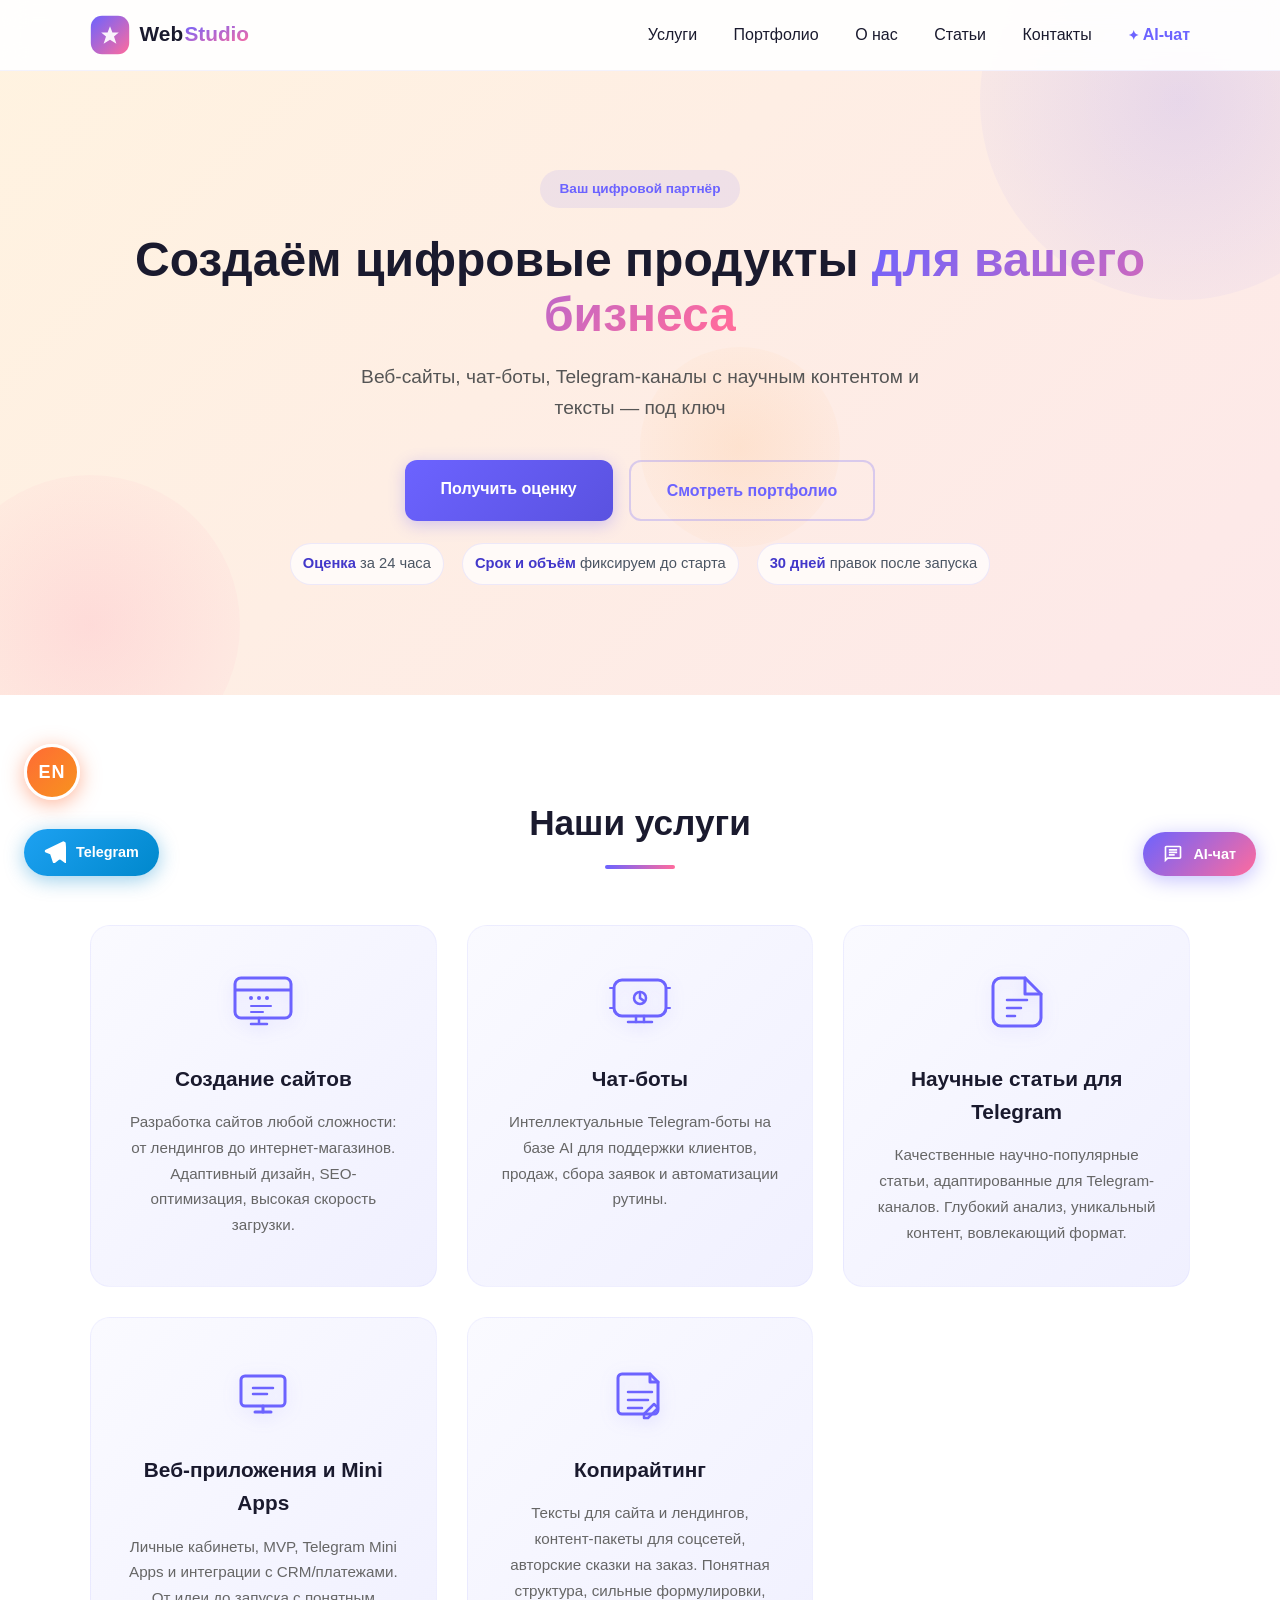
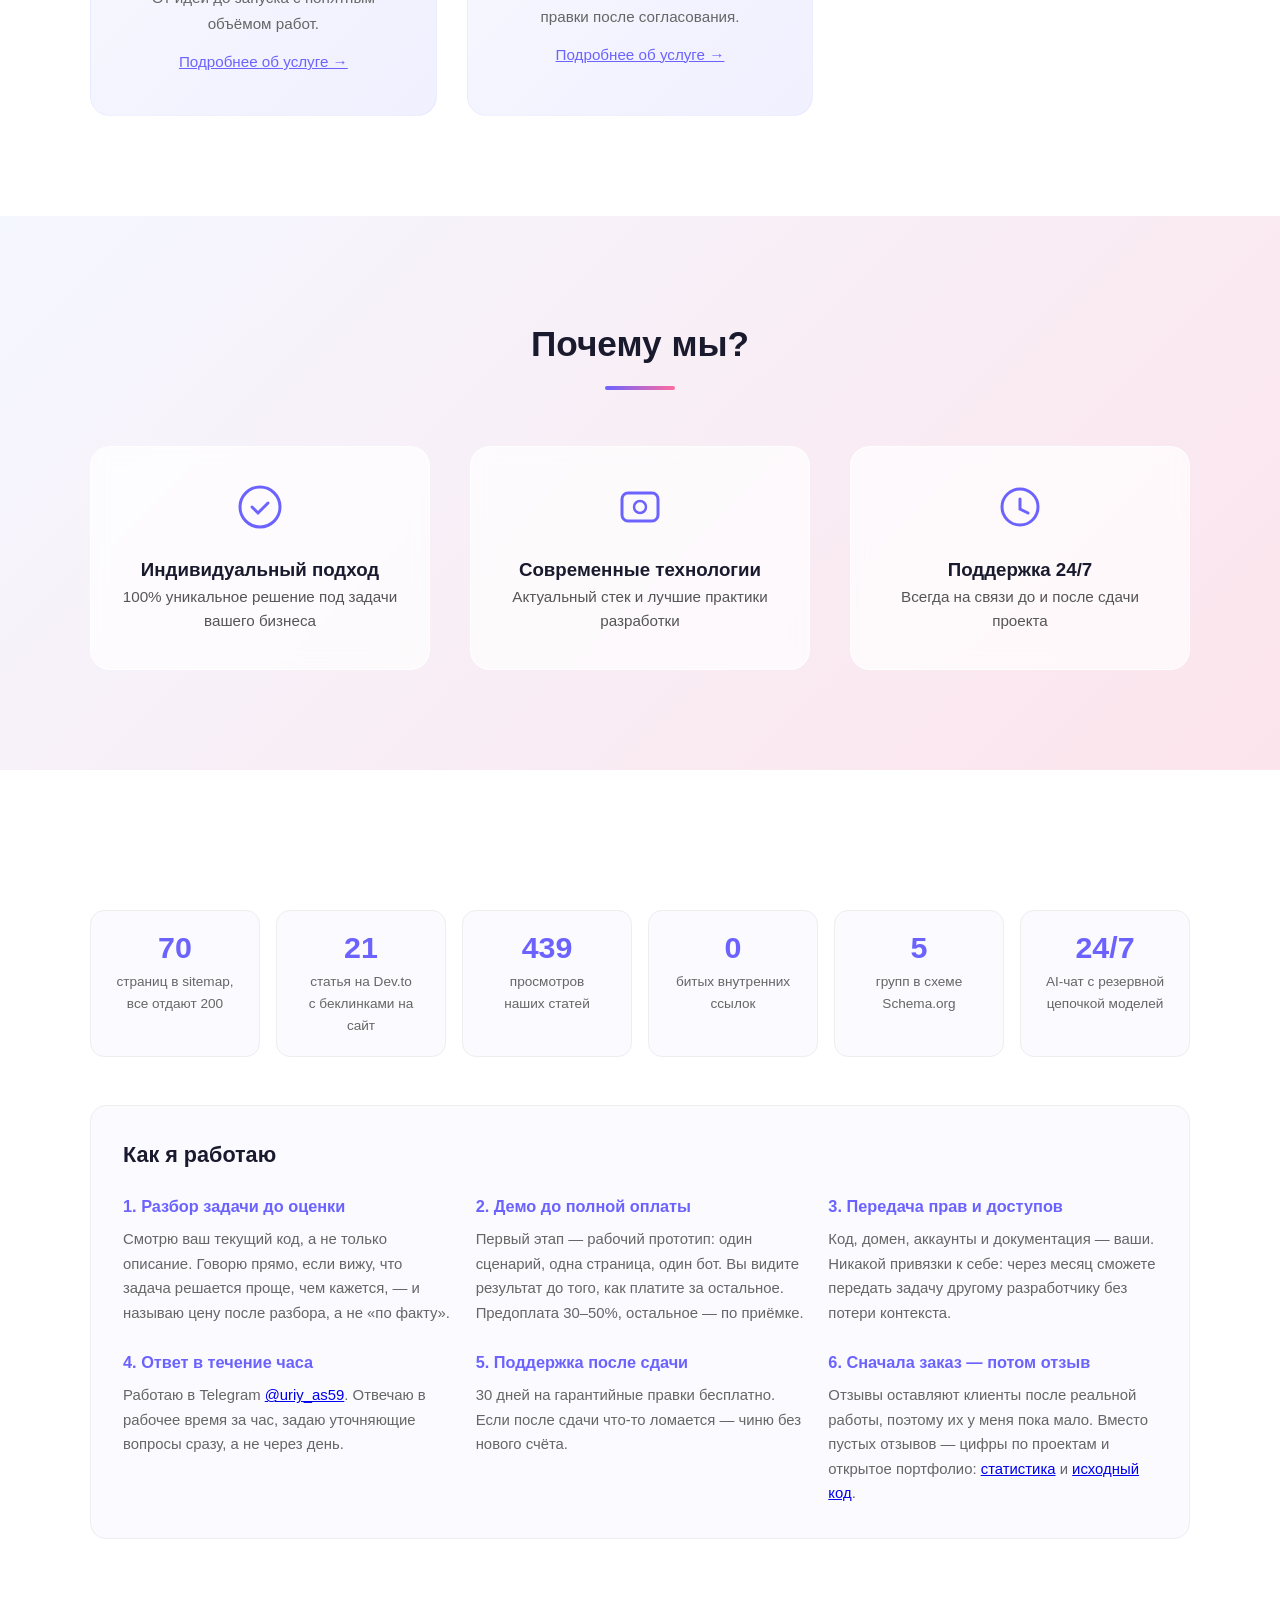
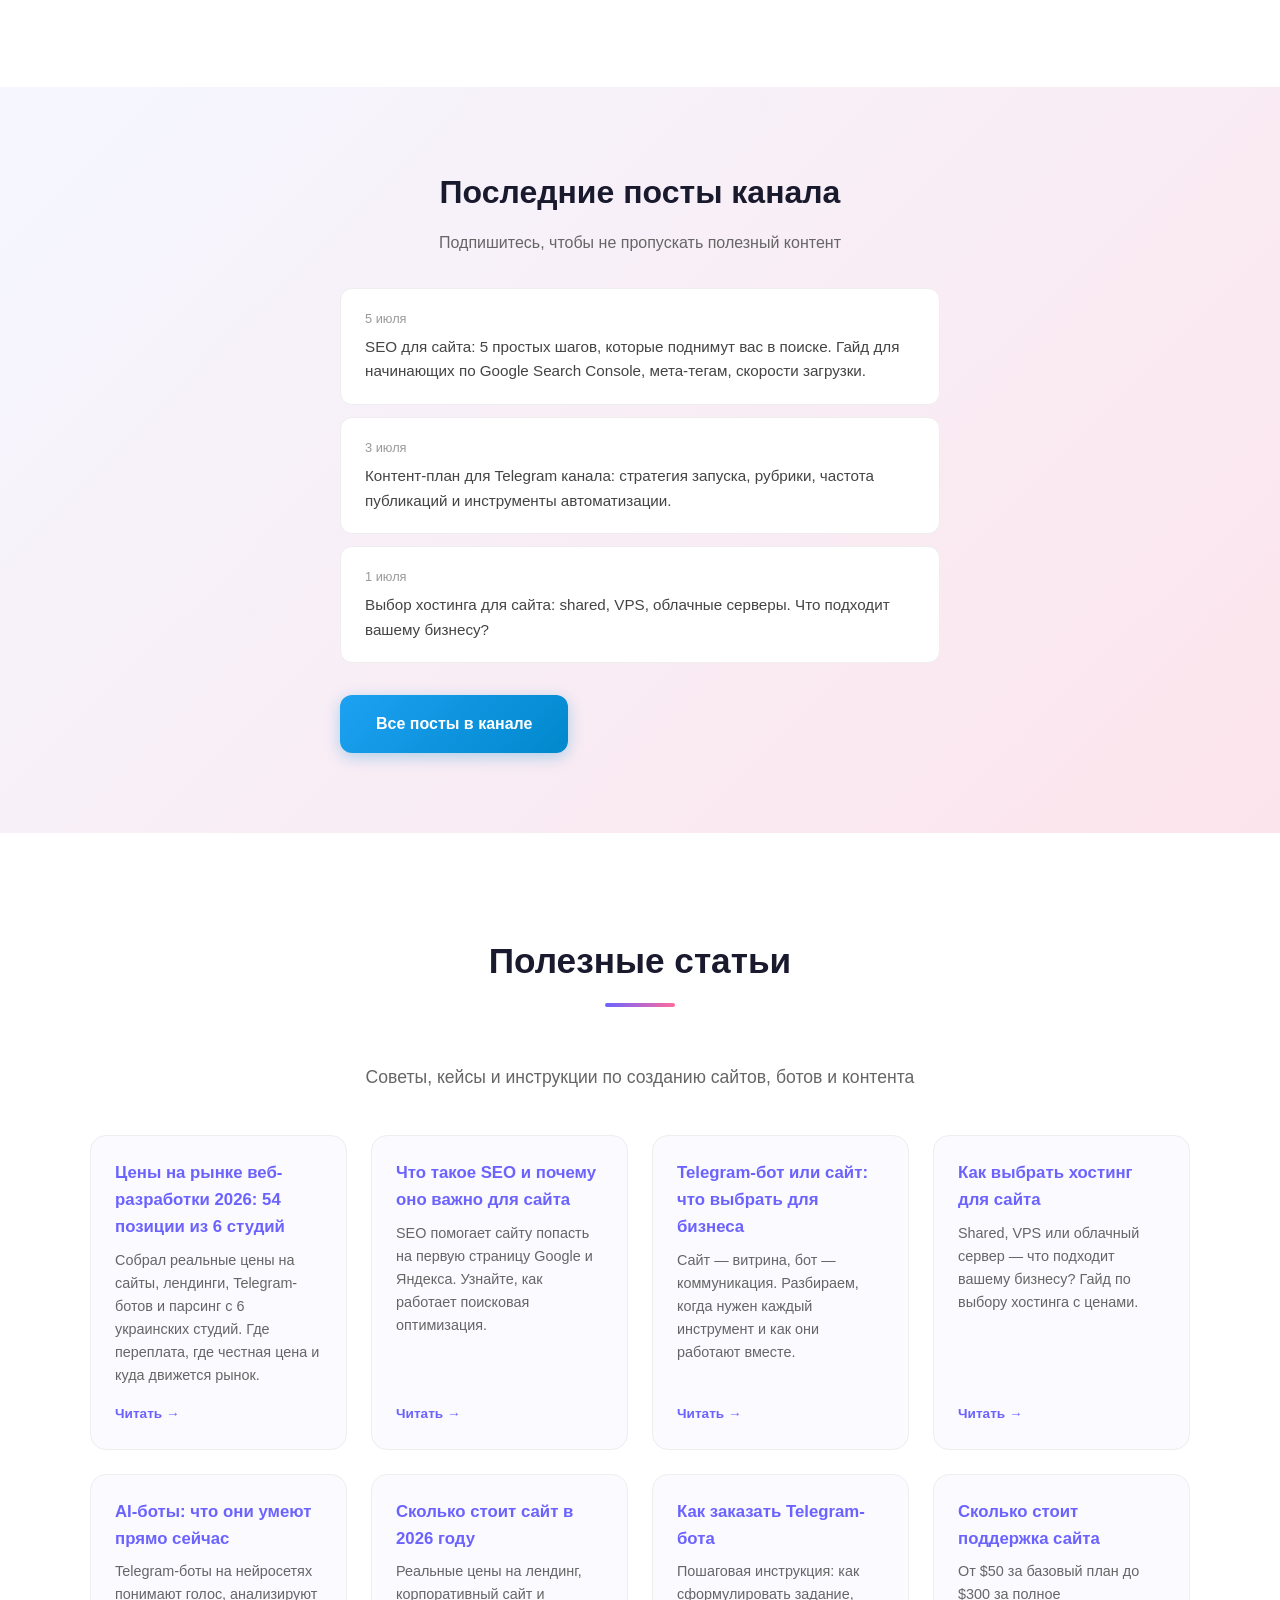
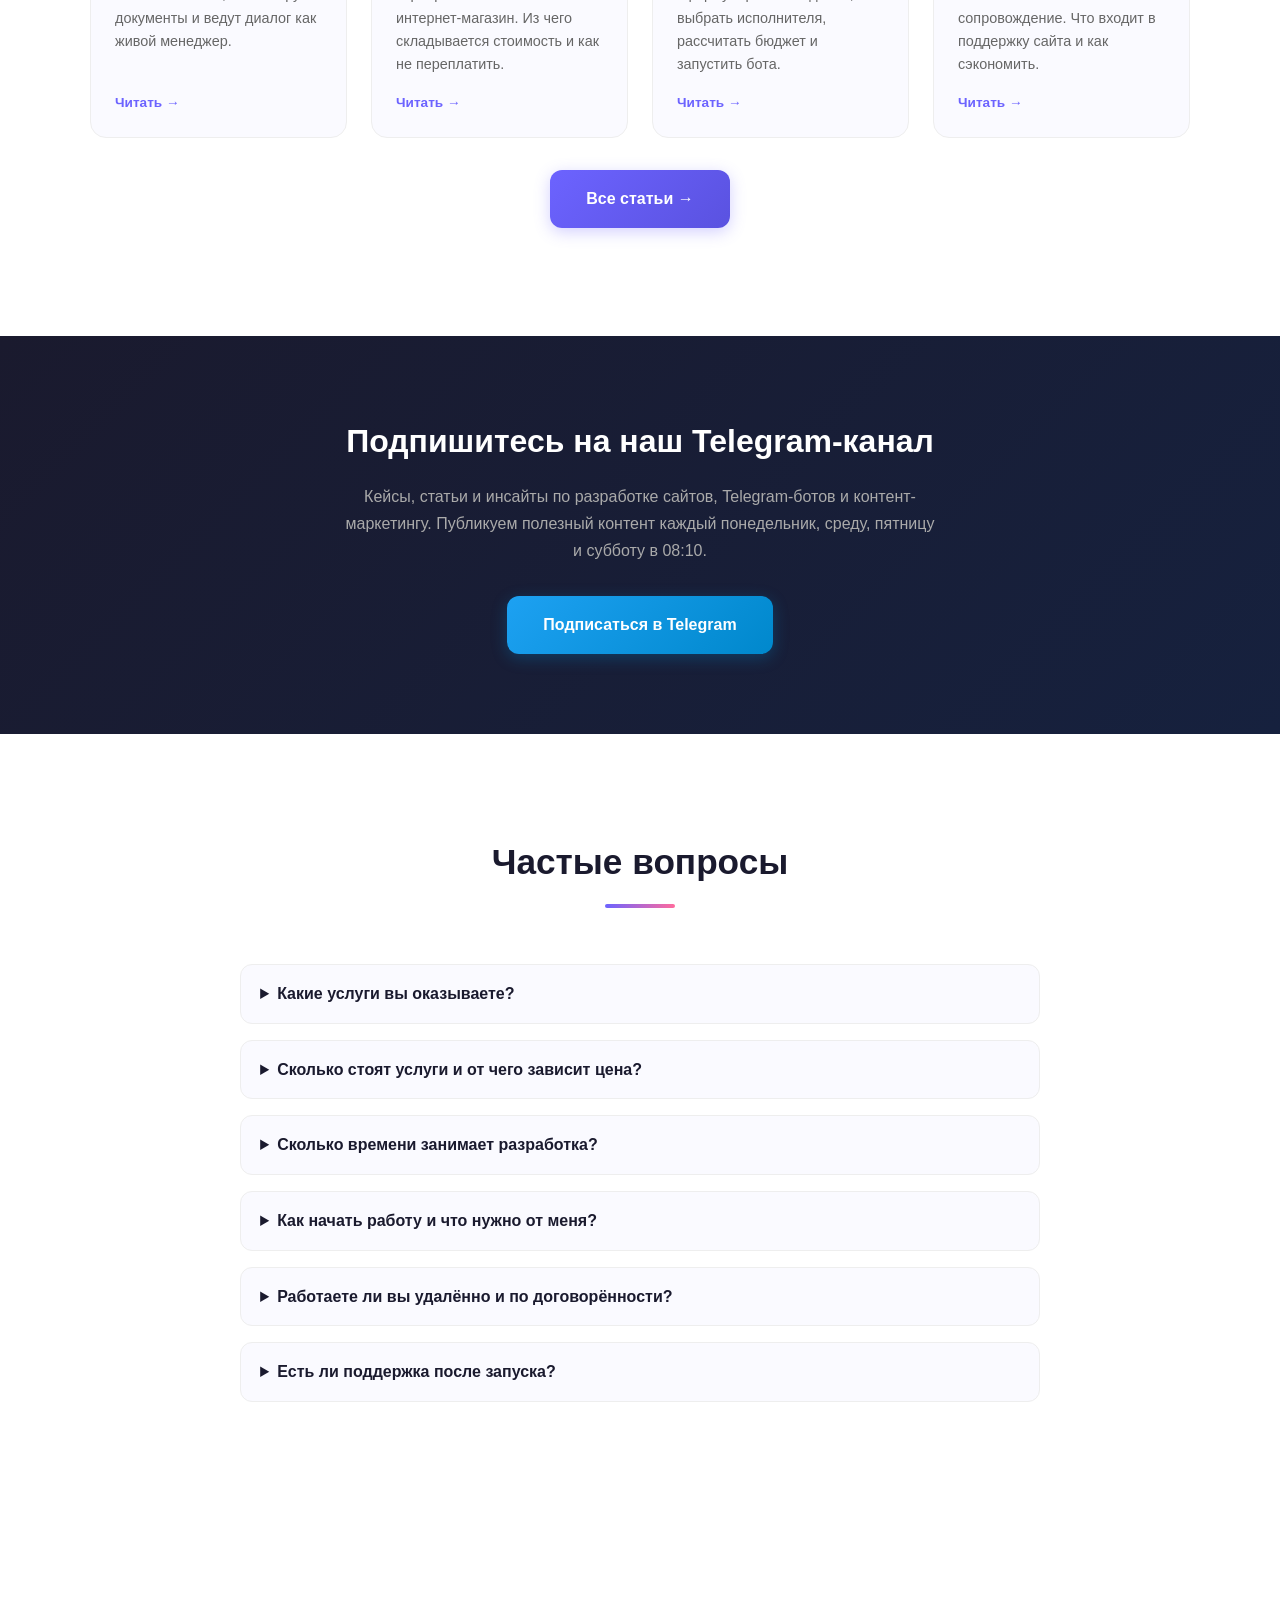
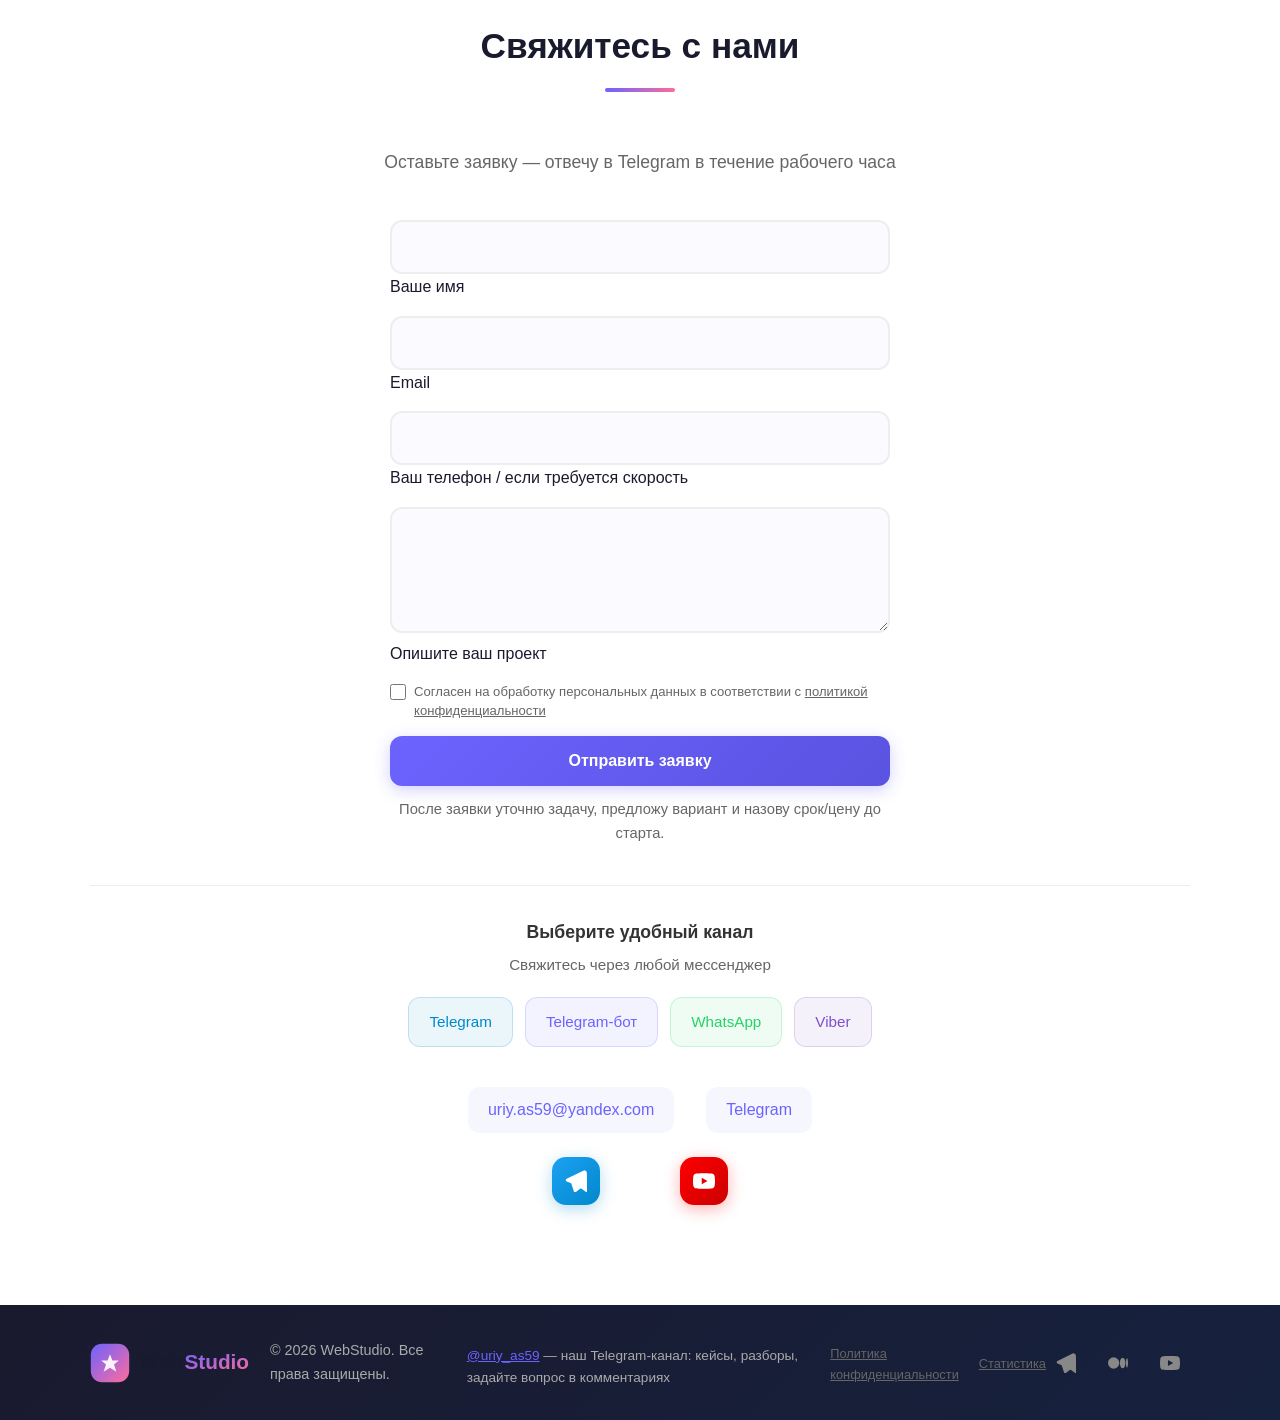
==== commit dabbfe81: "Improve index conversion: hero CTA, trust strip, form microcopy" ====
--- a/index.html
+++ b/index.html
@@ -12,10 +12,10 @@
 <link rel="apple-touch-icon" href="/apple-touch-icon.png">
     <meta name="google-site-verification" content="pRRq1N_IE_7tX4UUB0-GJKJBhBA2g6bDiuJXGV3HNm4" />
     <meta name="google-site-verification" content="hU5JICV7gFg7as_jo2Dx-kWEUamlp_4iRQZKT-V5RPA" />
-    <title>WebStudio — сайты от 8 000 ₴ и Telegram-боты | Харьков</title>
-    <meta name="description" content="Веб-студия из Харькова: сайты под ключ от 8 000 ₴ за 3-14 дней, Telegram-боты от 4 000 ₴, SEO от 4 500 ₴/мес. 24 статьи блога, портфолио, статистика.">
+    <title>WebStudio — сайты от $180 и Telegram-боты от $130 | Харьков</title>
+    <meta name="description" content="Веб-студия из Харькова: сайты под ключ от $180, Telegram-боты от $130, SEO от $70/мес. Оценка за 24 часа, фиксированные сроки и портфолио.">
     <meta property="og:title" content="WebStudio — создание сайтов, чат-ботов и Telegram-каналов">
-    <meta property="og:description" content="Создание сайтов, чат-ботов и научные статьи для Telegram.">
+    <meta property="og:description" content="Сайты от $180, Telegram-боты от $130, SEO от $70/мес. Оценка за 24 часа, фиксированные сроки и портфолио.">
     <meta property="og:type" content="website">
     <meta property="og:url" content="https://uriy-as.org/">
     <meta property="og:image" content="https://uriy-as.org/og-image.png">
@@ -25,7 +25,7 @@
     <meta property="og:site_name" content="WebStudio">
     <meta name="twitter:card" content="summary_large_image">
     <meta name="twitter:title" content="WebStudio — создание сайтов, чат-ботов и Telegram-каналов">
-    <meta name="twitter:description" content="Создание сайтов, чат-ботов и научные статьи для Telegram.">
+    <meta name="twitter:description" content="Сайты от $180, Telegram-боты от $130, SEO от $70/мес. Оценка за 24 часа, фиксированные сроки и портфолио.">
     <meta name="twitter:image" content="https://uriy-as.org/og-image.png">
     <meta name="keywords" content="создание сайтов, разработка чат-ботов, Telegram боты, веб-студия, SEO продвижение, научные статьи">
     <meta name="yandex-verification" content="0eee904a7444985b">
@@ -70,7 +70,7 @@
     }
     </script>
     <script type="application/ld+json">
-    {"@context": "https://schema.org", "@type": "LocalBusiness", "name": "WebStudio", "url": "https://uriy-as.org", "aggregateRating":{"@type":"AggregateRating","ratingValue":"4.9","reviewCount":"5","bestRating":"5","worstRating":"1"}, "logo": "https://uriy-as.org/images/logo.svg", "image": "https://uriy-as.org/og-image.png", "telephone": "+380956957495", "email": "uriy.as59@yandex.com", "description": "Создание сайтов, чат-ботов и Telegram-каналов. Цены от 5 000 грн, сроки от 3 дней.", "address": {"@type": "PostalAddress", "addressLocality": "Харьков", "addressRegion": "Харьковская область", "addressCountry": "UA"}, "geo": {"@type": "GeoCoordinates", "latitude": 49.9935, "longitude": 36.2304}, "openingHoursSpecification": {"@type": "OpeningHoursSpecification", "dayOfWeek": ["Monday", "Tuesday", "Wednesday", "Thursday", "Friday", "Saturday"], "opens": "08:00", "closes": "18:00"}, "priceRange": "5000-50000 UAH", "areaServed": {"@type": "Country", "name": "Ukraine"}, "sameAs": ["https://t.me/uriy_as59", "https://dev.to/astap"]}
+    {"@context": "https://schema.org", "@type": "LocalBusiness", "name": "WebStudio", "url": "https://uriy-as.org", "aggregateRating":{"@type":"AggregateRating","ratingValue":"4.9","reviewCount":"5","bestRating":"5","worstRating":"1"}, "logo": "https://uriy-as.org/images/logo.svg", "image": "https://uriy-as.org/og-image.png", "telephone": "+380956957495", "email": "uriy.as59@yandex.com", "description": "Создание сайтов, чат-ботов и Telegram-каналов. Цены от $110, сроки от 3 дней.", "address": {"@type": "PostalAddress", "addressLocality": "Харьков", "addressRegion": "Харьковская область", "addressCountry": "UA"}, "geo": {"@type": "GeoCoordinates", "latitude": 49.9935, "longitude": 36.2304}, "openingHoursSpecification": {"@type": "OpeningHoursSpecification", "dayOfWeek": ["Monday", "Tuesday", "Wednesday", "Thursday", "Friday", "Saturday"], "opens": "08:00", "closes": "18:00"}, "priceRange": "$110-$1100", "areaServed": {"@type": "Country", "name": "Ukraine"}, "sameAs": ["https://t.me/uriy_as59", "https://dev.to/astap"]}
     </script>
 <script type="application/ld+json">{"@context": "https://schema.org", "@type": "BreadcrumbList", "itemListElement": [{"@type": "ListItem", "position": 1, "name": "Главная", "item": "https://uriy-as.org/"}]}</script>
 
@@ -111,8 +111,13 @@
                 <h1 class="reveal" data-i18n="hero-title">Создаём цифровые продукты <span class="gradient-text">для вашего бизнеса</span></h1>
                 <p class="reveal" data-i18n="hero-subtitle">Веб-сайты, чат-боты, Telegram-каналы с научным контентом и тексты — под ключ</p>
                 <div class="hero__cta reveal">
-                    <a href="#contact" class="btn btn--primary" data-i18n="hero-btn-contact">Связаться с нами</a>
-                    <a href="#services" class="btn btn--outline" data-i18n="hero-btn-services">Наши услуги</a>
+                    <a href="#contact" class="btn btn--primary" data-i18n="hero-btn-contact">Получить оценку</a>
+                    <a href="/portfolio.html" class="btn btn--outline" data-i18n="hero-btn-services">Смотреть портфолио</a>
+                </div>
+                <div class="hero__proof reveal">
+                    <div class="hero__proof-item" data-i18n="hero-proof-1"><strong>Оценка</strong> за 24 часа</div>
+                    <div class="hero__proof-item" data-i18n="hero-proof-2"><strong>Срок и объём</strong> фиксируем до старта</div>
+                    <div class="hero__proof-item" data-i18n="hero-proof-3"><strong>30 дней</strong> правок после запуска</div>
                 </div>
             </div>
         </div>
@@ -425,7 +430,7 @@
     <section class="contact section" id="contact">
         <div class="container">
             <h2 class="section__title reveal" data-i18n="contact-title">Свяжитесь с нами</h2>
-            <p class="contact__subtitle reveal" data-i18n="contact-subtitle">Оставьте заявку, и мы обсудим ваш проект</p>
+            <p class="contact__subtitle reveal" data-i18n="contact-subtitle">Оставьте заявку — отвечу в Telegram в течение рабочего часа</p>
             <form class="contact__form reveal" id="contactForm" action="https://Astap.pythonanywhere.com/api/lead" method="POST">
                 <div class="form__group">
                     <input type="text" name="name" id="name" required><label class="form__label" for="name" data-i18n="form-name">Ваше имя</label></div>
@@ -441,6 +446,7 @@
                 </div>
                 <label class="form__consent"><input type="checkbox" name="consent" id="consent" required><span>Согласен на обработку персональных данных в соответствии с <a href="/privacy.html" target="_blank" rel="noopener">политикой конфиденциальности</a></span></label>
                 <button type="submit" class="btn btn--primary btn--full" data-i18n="form-submit">Отправить заявку</button>
+                <p class="form__note" data-i18n="form-note" style="margin-top:12px;font-size:0.92rem;color:var(--muted,#6b7280);text-align:center;">После заявки уточню задачу, предложу вариант и назову срок/цену до старта.</p>
             </form>
             <div class="contact__alt reveal">
                 <h3 data-i18n="contact-alt-title">Выберите удобный канал</h3>
--- a/css/style.css
+++ b/css/style.css
@@ -289,6 +289,27 @@
     flex-wrap: wrap;
     animation: fadeUp 0.8s ease 0.3s both;
 }
+
+.hero__proof {
+    display: flex;
+    gap: 10px 18px;
+    justify-content: center;
+    flex-wrap: wrap;
+    margin-top: 22px;
+    animation: fadeUp 0.8s ease 0.4s both;
+}
+
+.hero__proof-item {
+    font-size: 0.92rem;
+    color: #4b5563;
+    background: rgba(255,255,255,0.72);
+    border: 1px solid rgba(108,99,255,0.12);
+    padding: 8px 12px;
+    border-radius: 999px;
+    backdrop-filter: blur(6px);
+}
+
+.hero__proof-item strong { color: #4338ca; font-weight: 700; }
 
 /* ===== Section ===== */
 .section {
